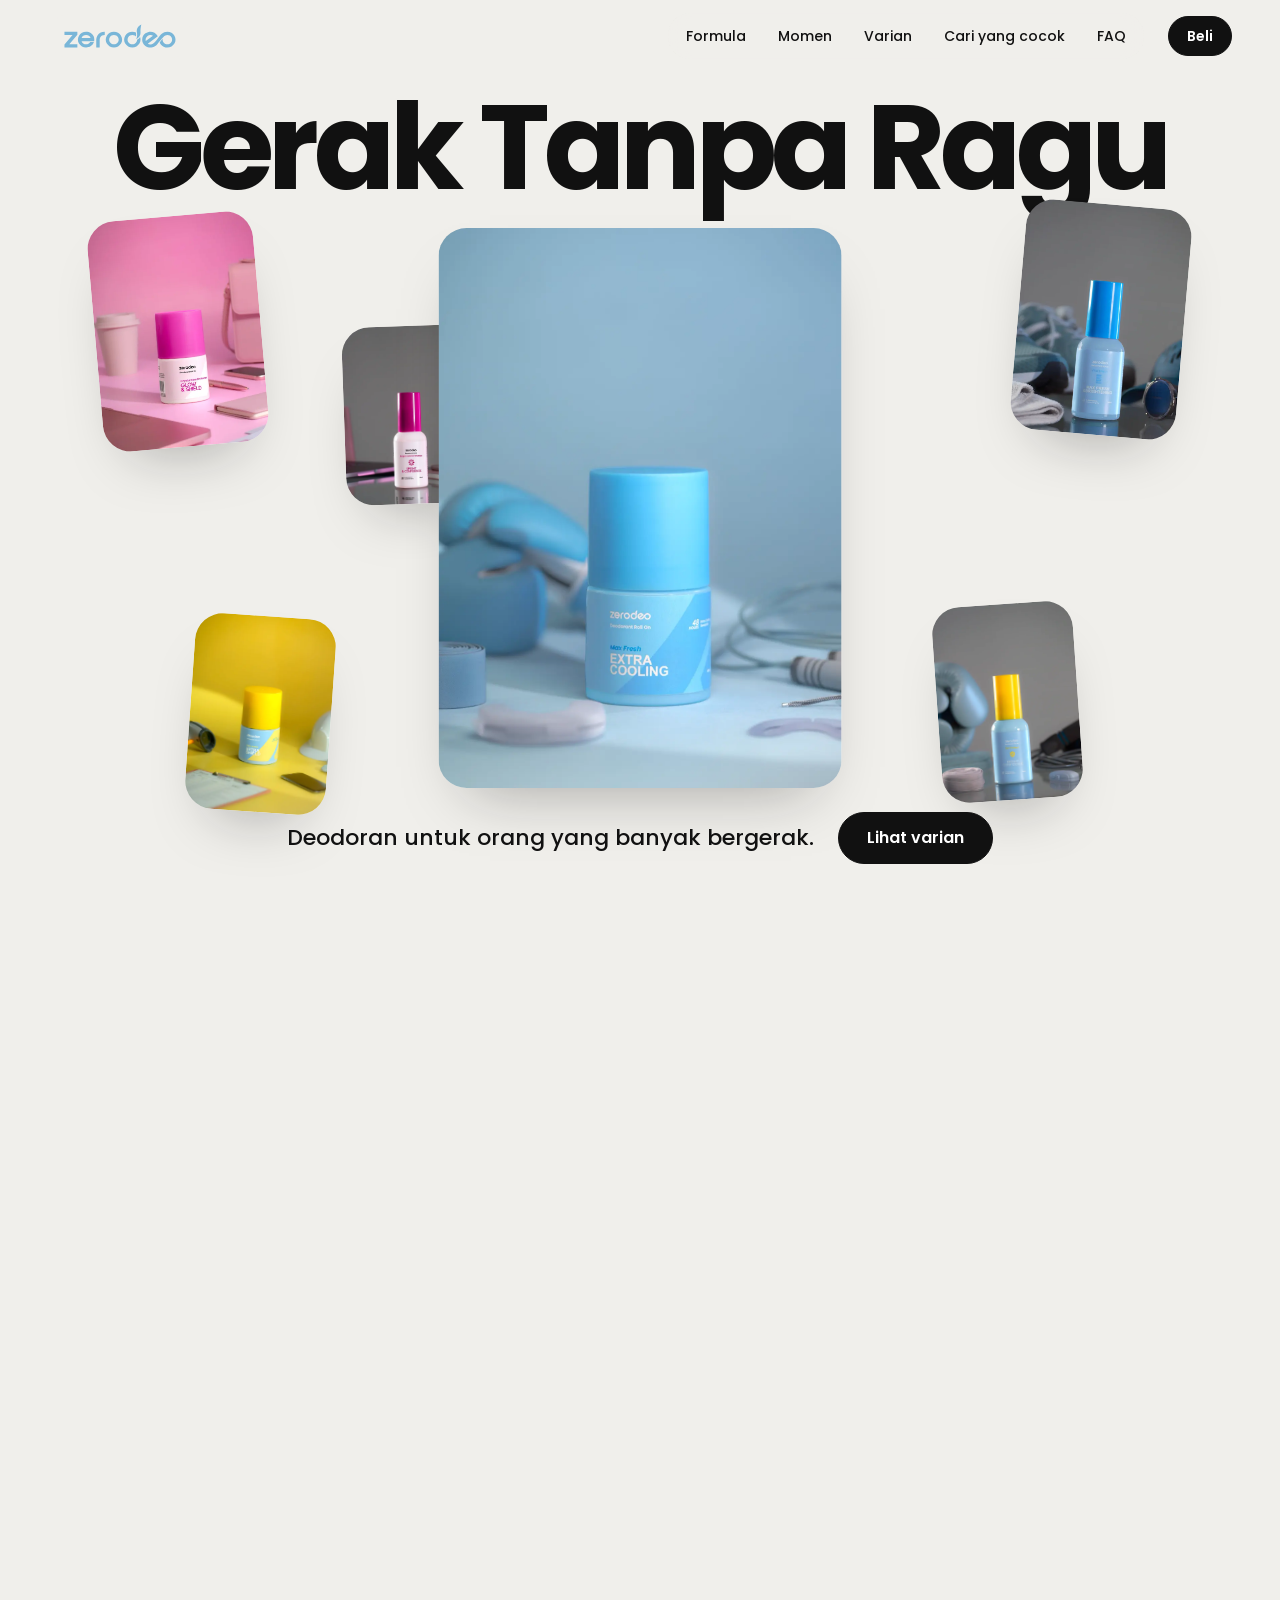
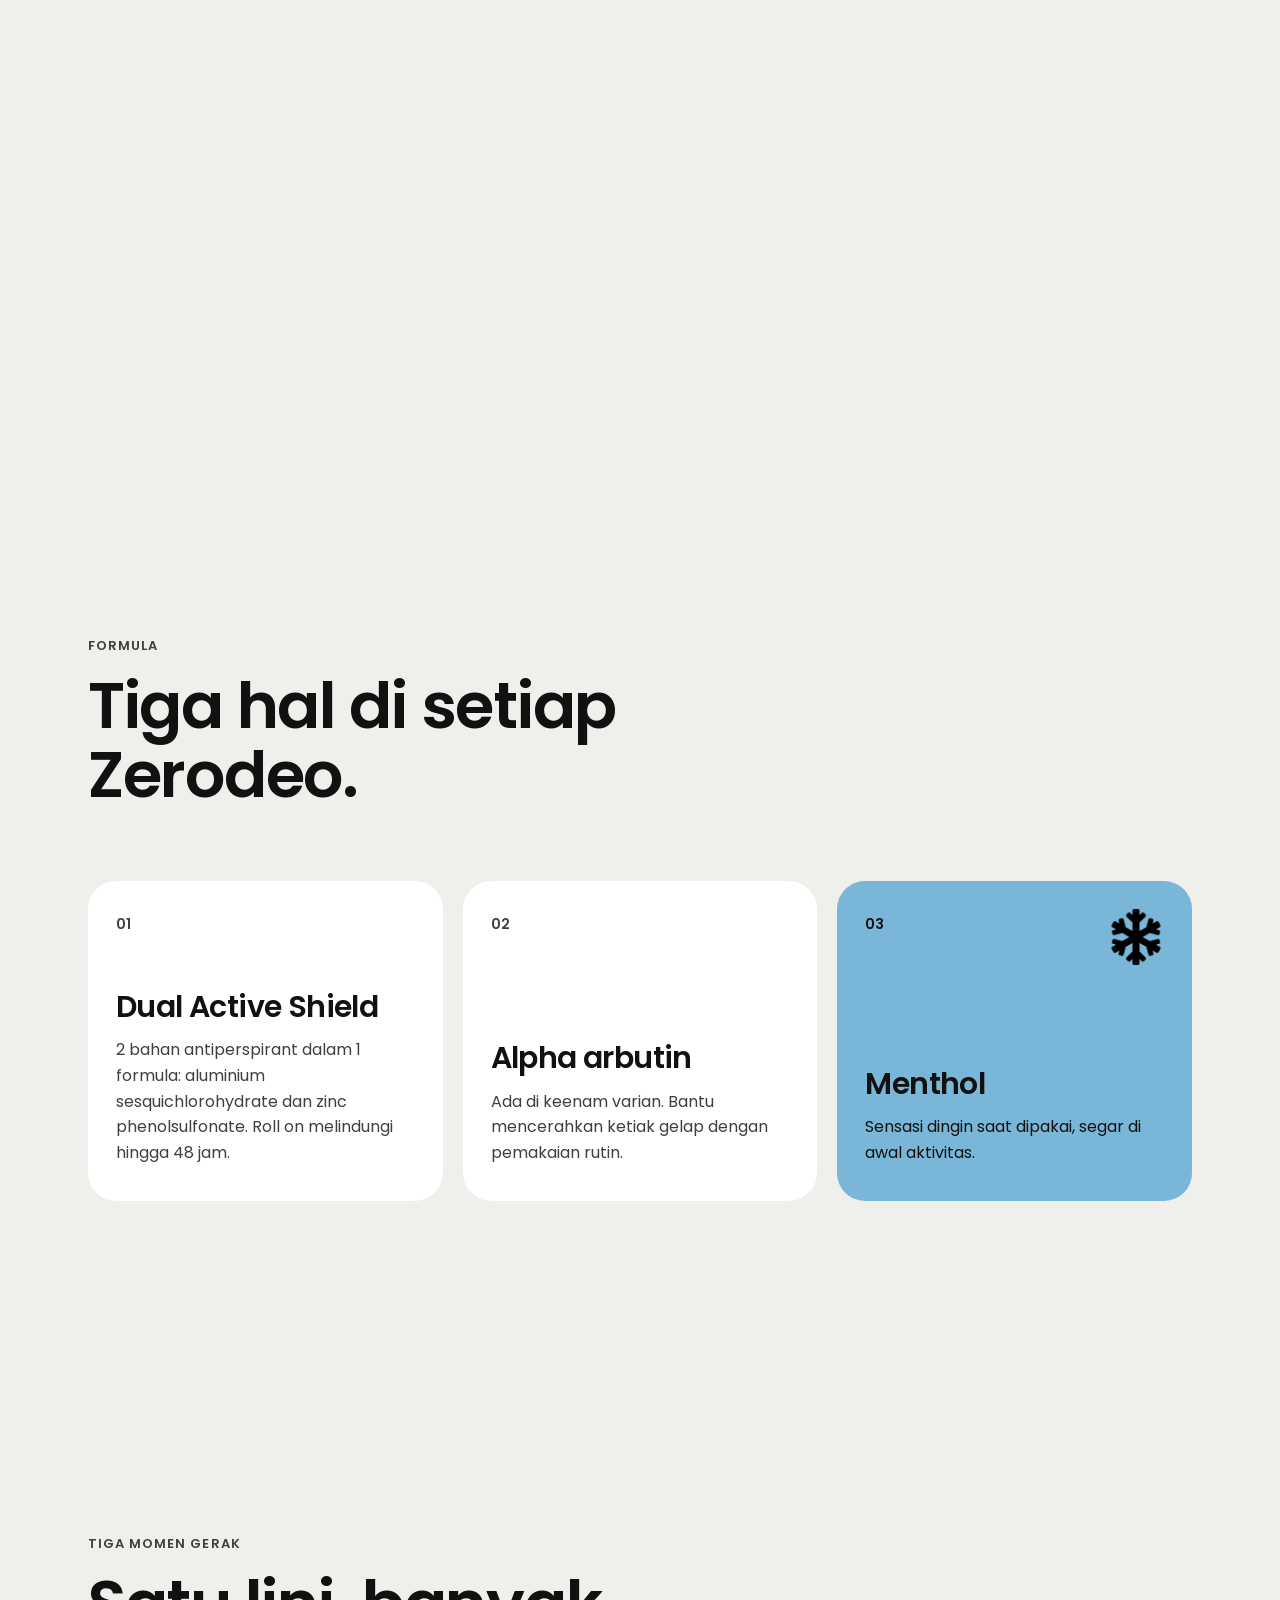
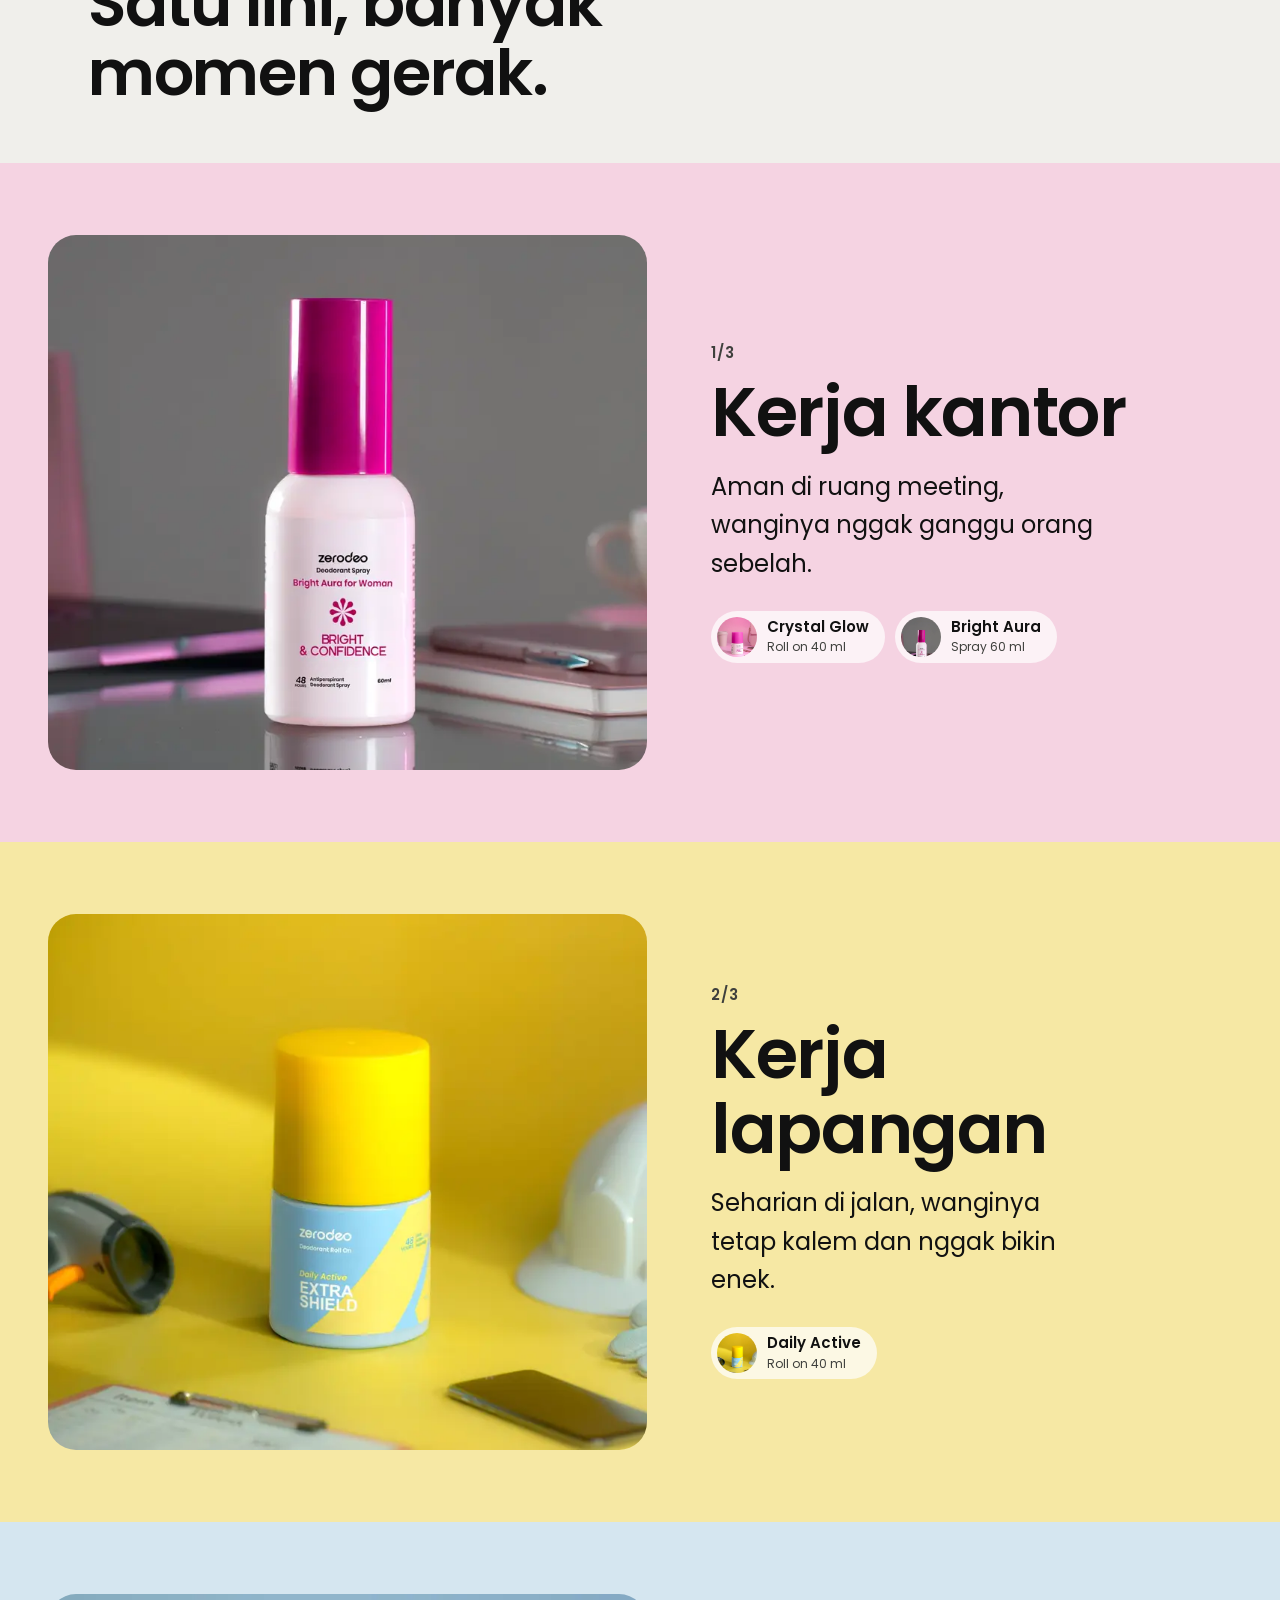
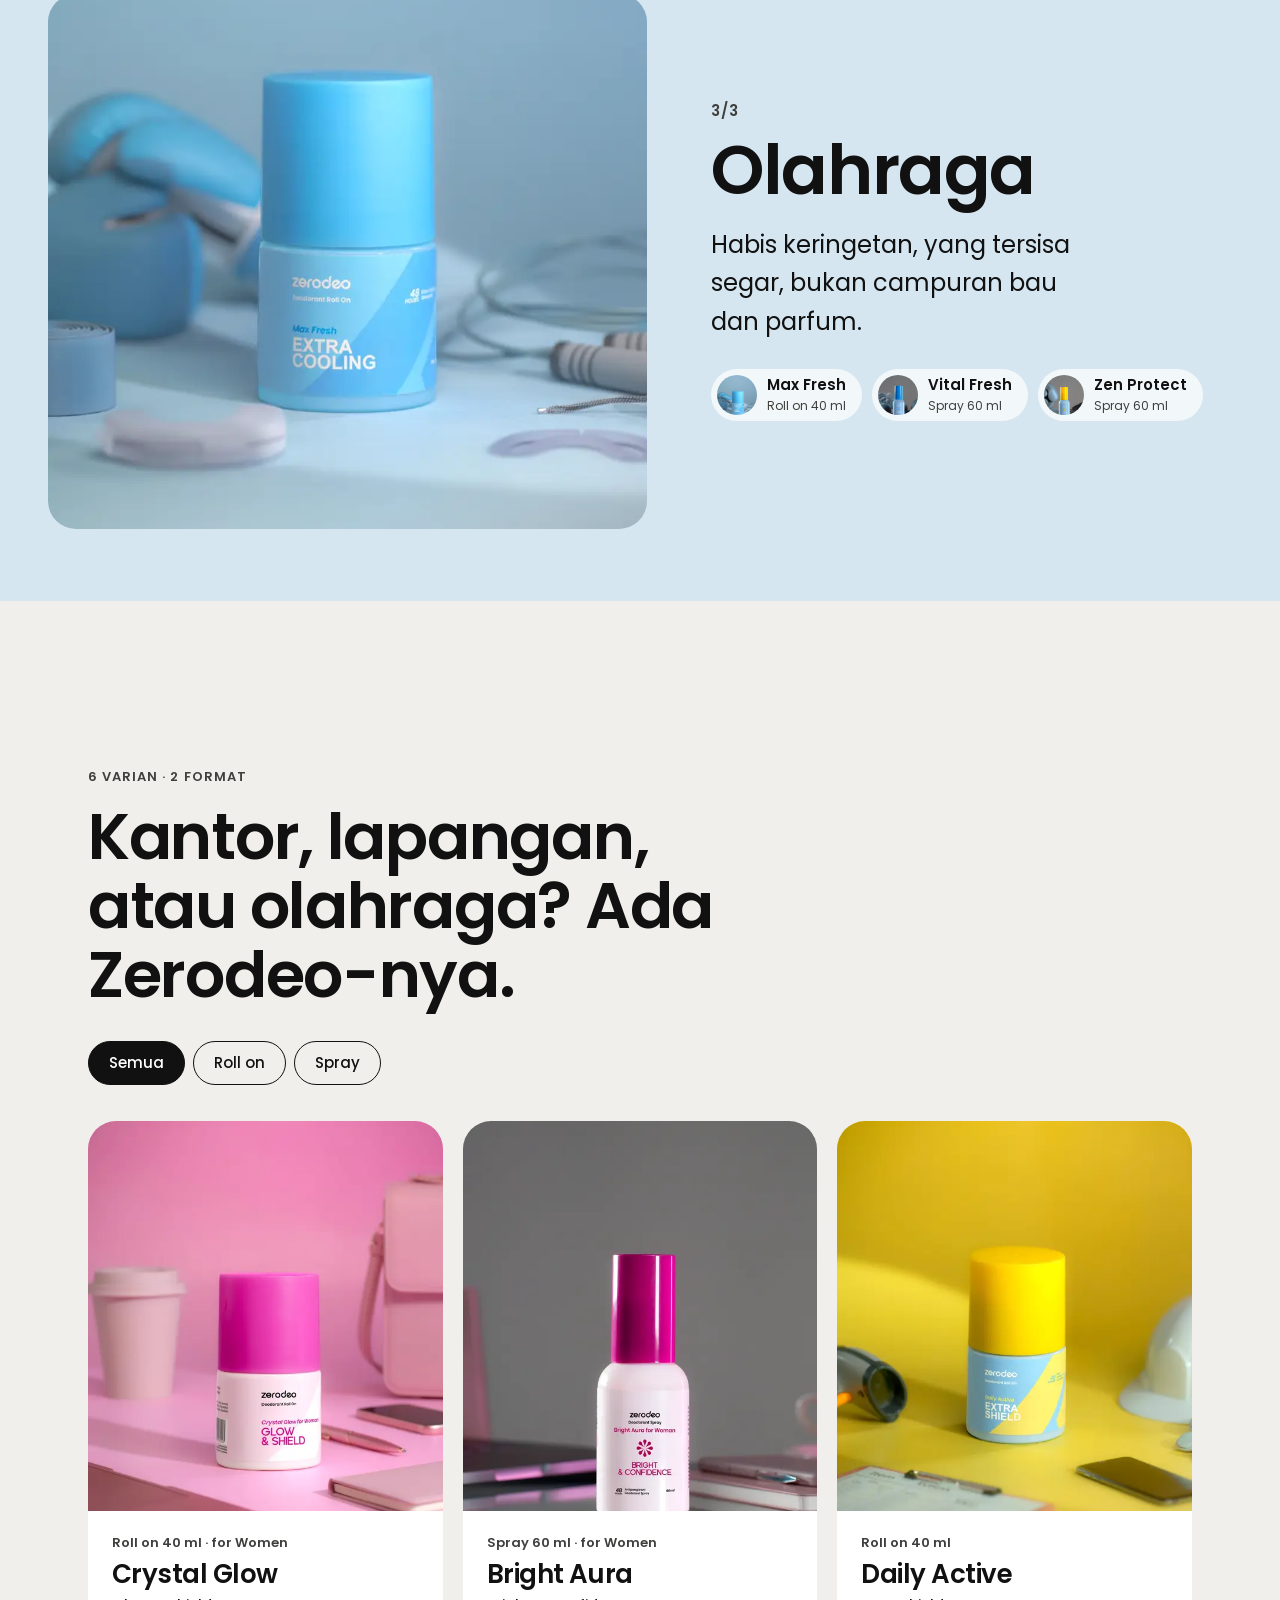
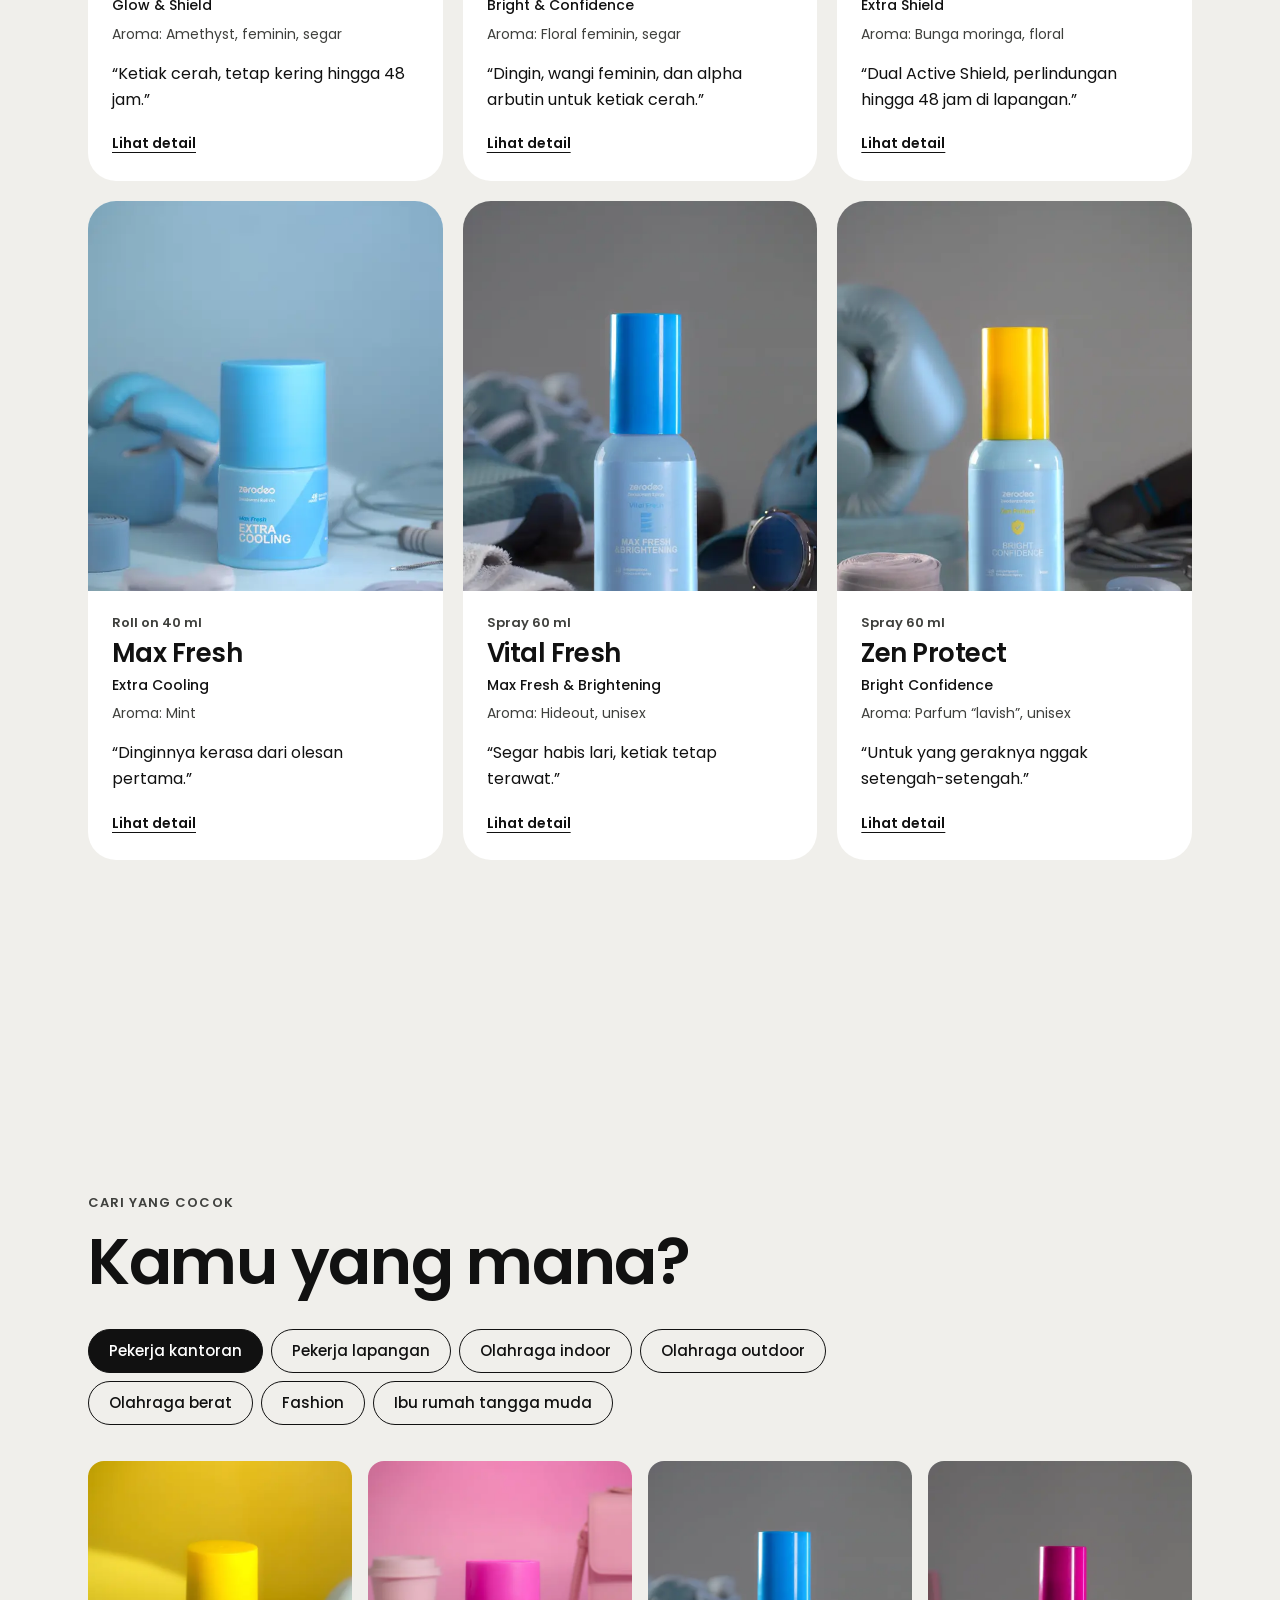
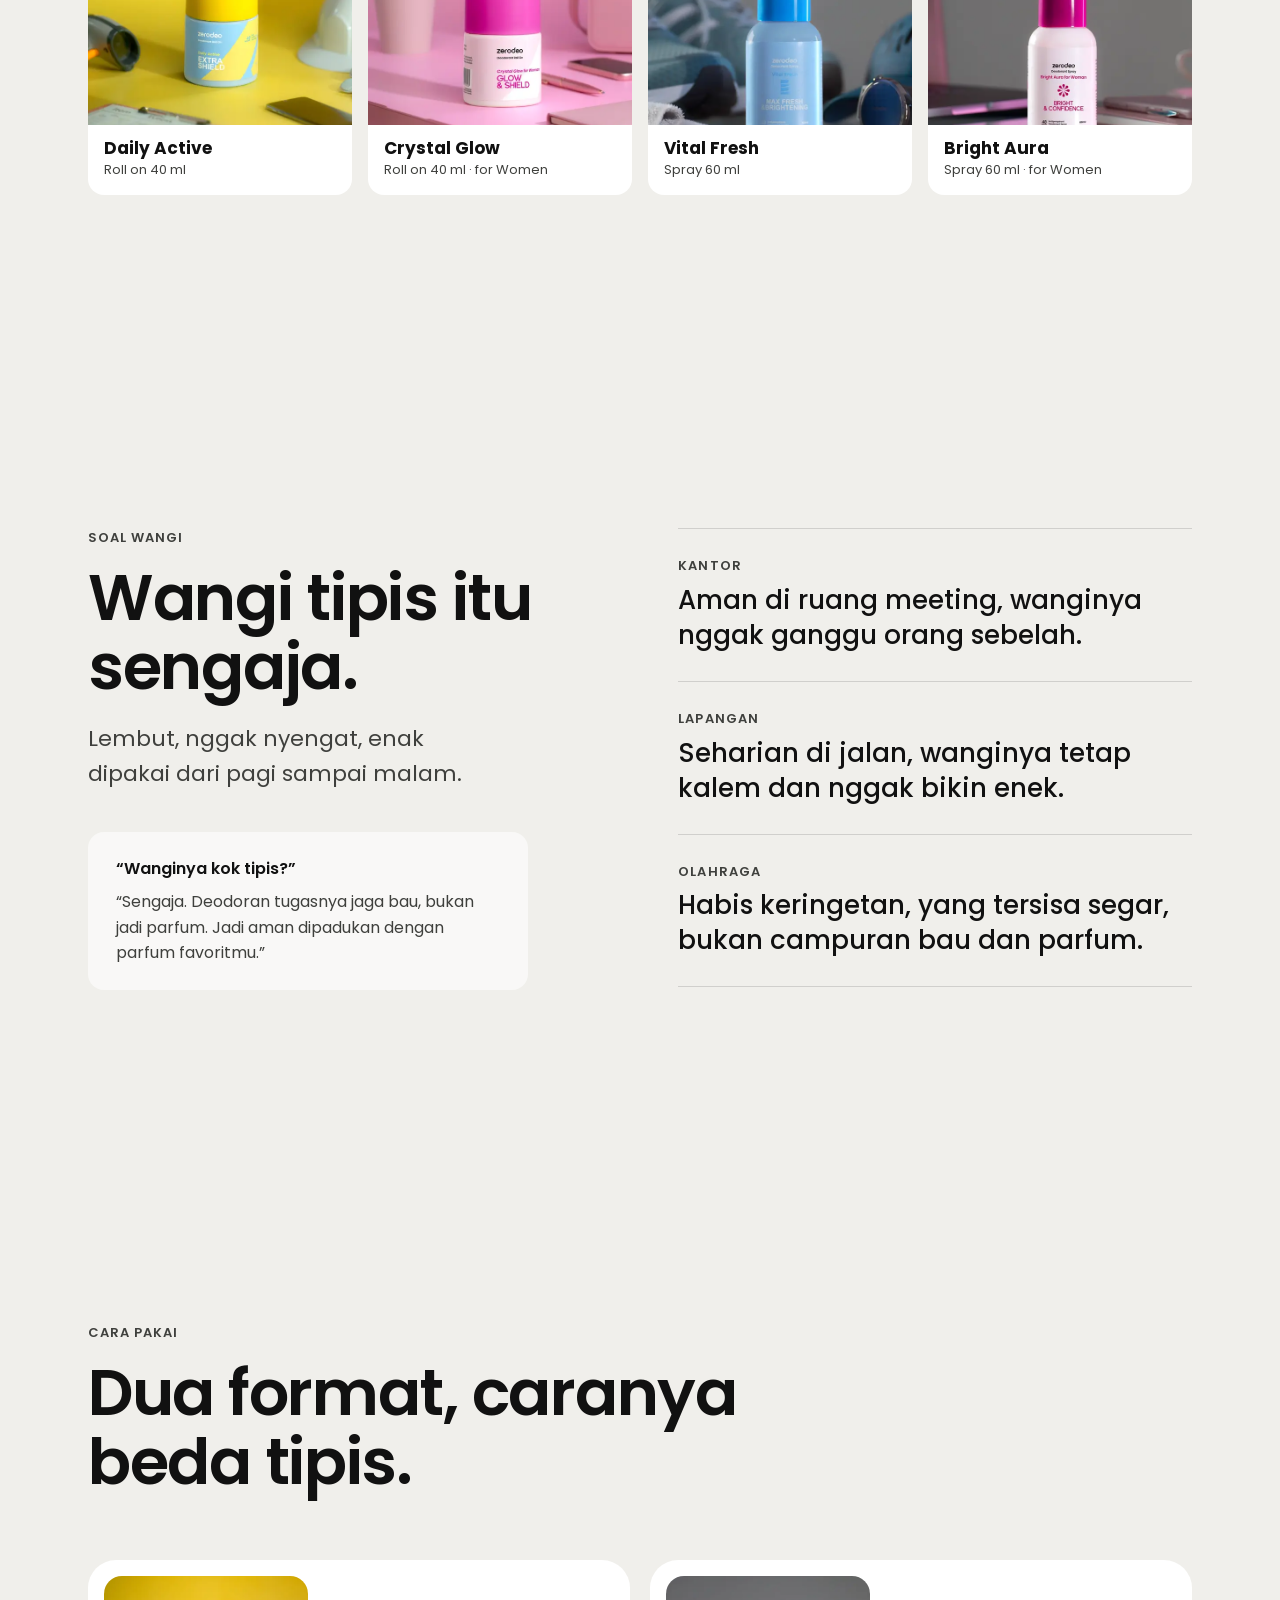
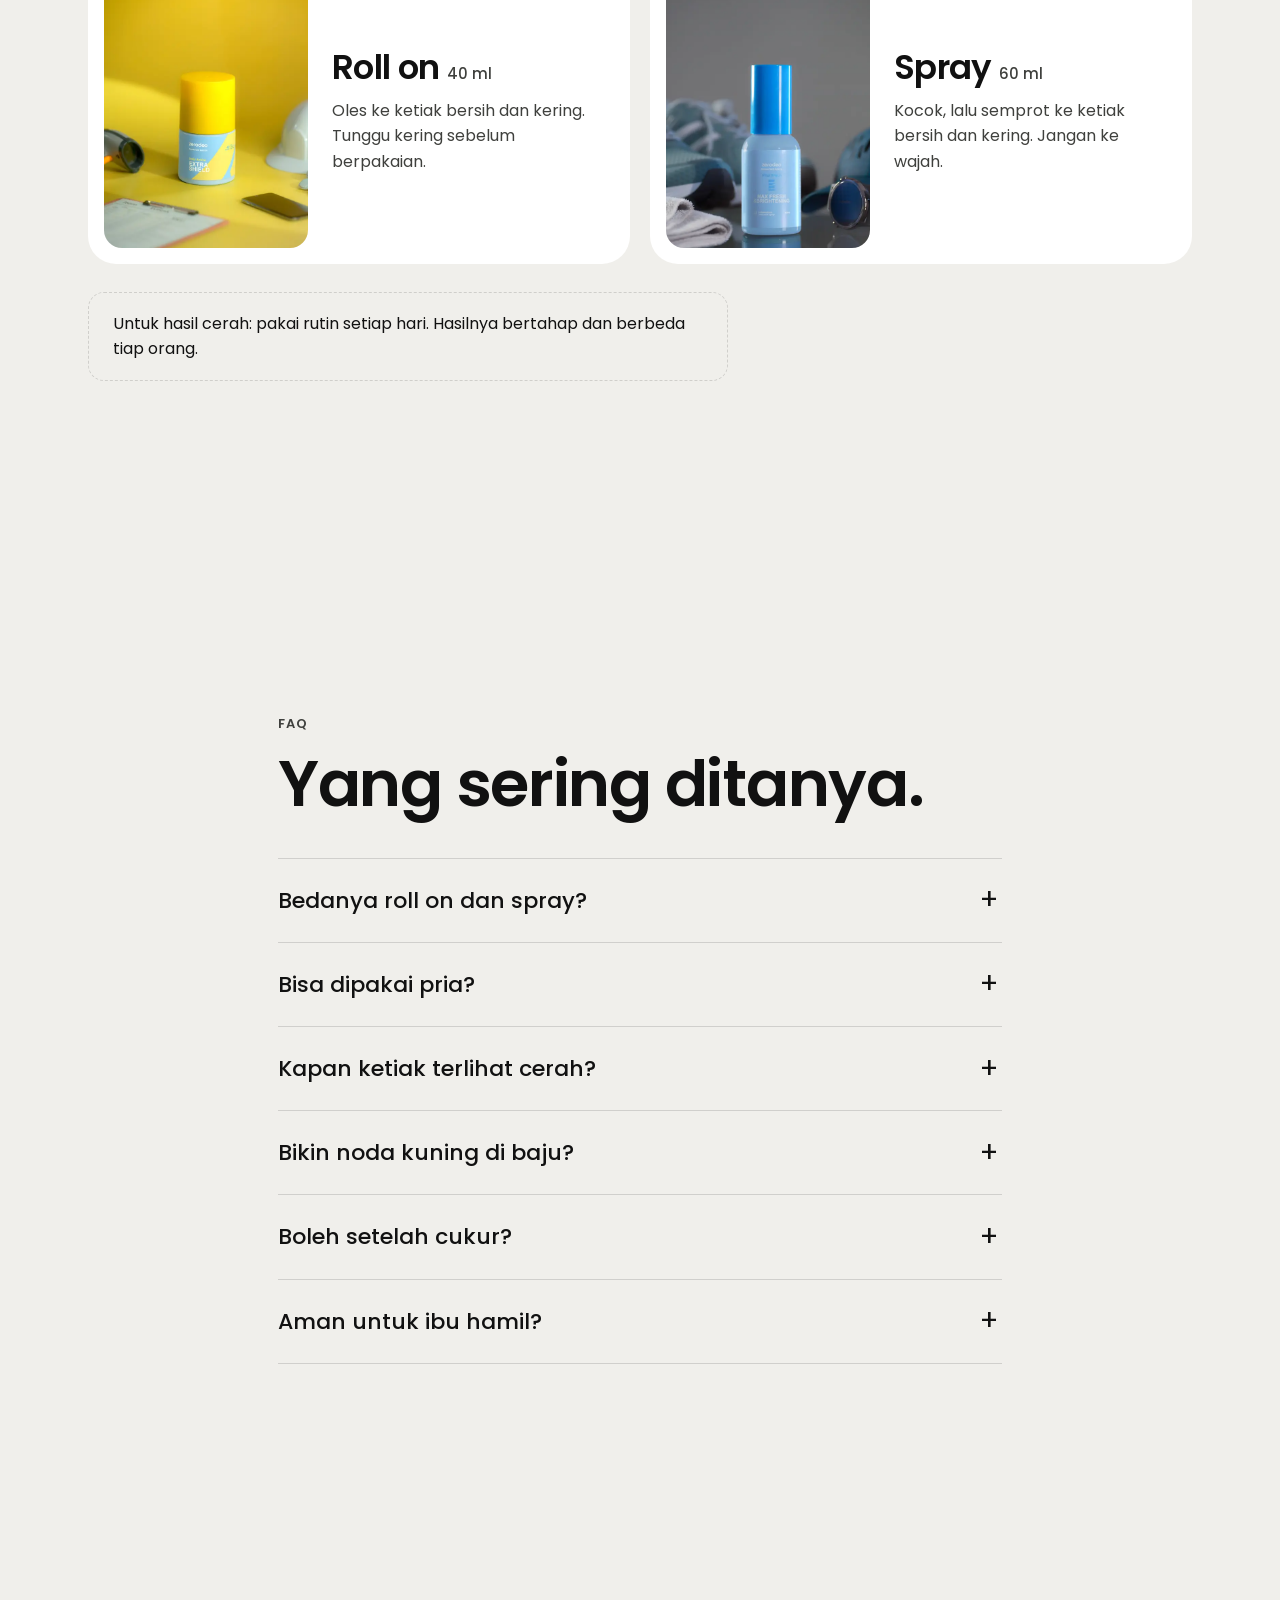
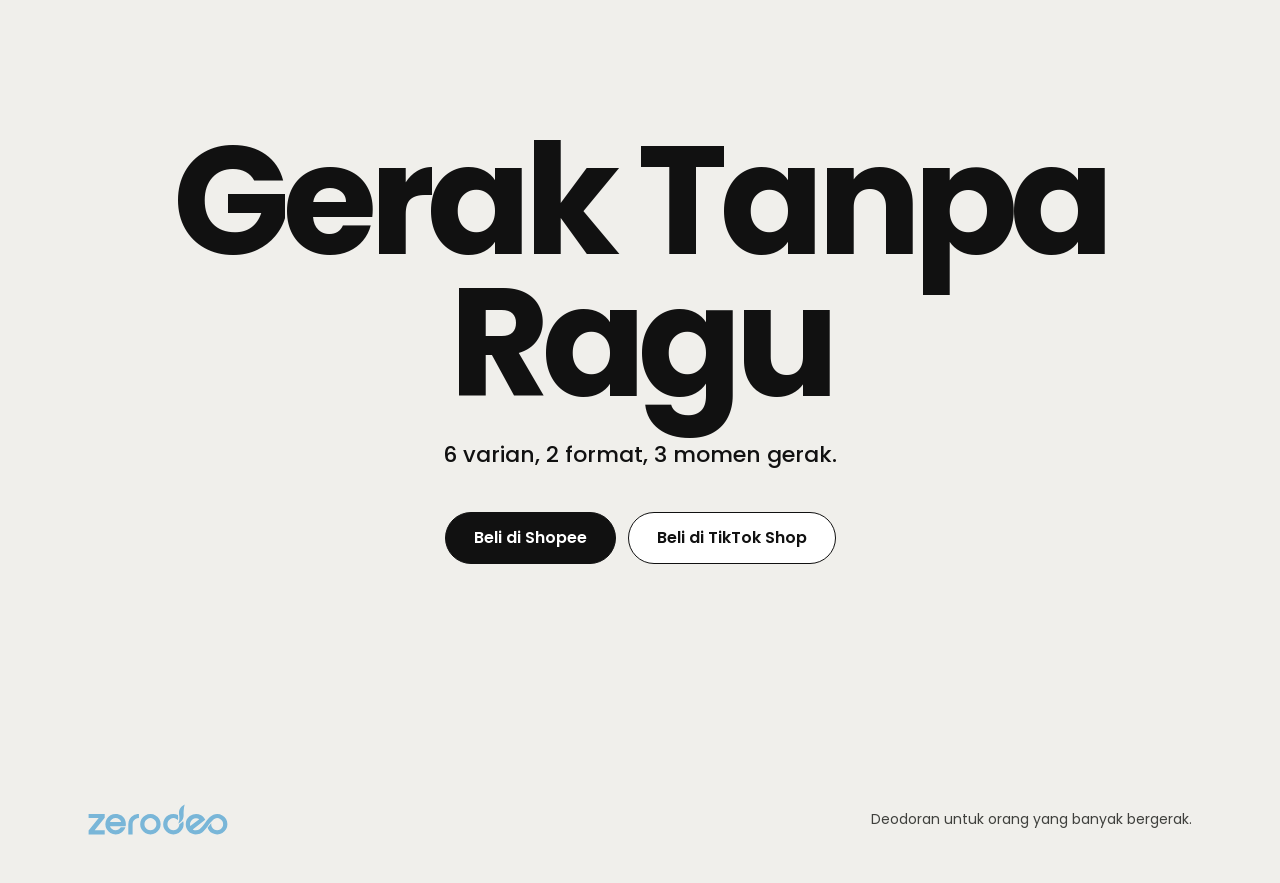
==== index.html @ bb5c3bc2 "Landing page Zerodeo versi awal Scrollytelling dengan GSAP ScrollTrigger: hero parallax, formula, ti" ====
<!doctype html>
<html lang="id">
<head>
  <meta charset="utf-8">
  <meta name="viewport" content="width=device-width, initial-scale=1">
  <title>Zerodeo · Gerak Tanpa Ragu</title>
  <meta name="description" content="Zerodeo, deodoran untuk orang yang banyak bergerak: kerja kantor, kerja lapangan, dan olahraga. 6 varian, roll on dan spray.">
  <meta name="theme-color" content="#F0EFEB">
  <link rel="icon" href="img/logo/zerodeo.svg" type="image/svg+xml">
  <link rel="preconnect" href="https://fonts.googleapis.com">
  <link rel="preconnect" href="https://fonts.gstatic.com" crossorigin>
  <link href="https://fonts.googleapis.com/css2?family=Poppins:wght@400;500;600;700&display=swap" rel="stylesheet">
  <link rel="preload" as="image" href="img/produk/max-fresh-rollon-1200.webp" type="image/webp">
  <link rel="stylesheet" href="css/style.css">
</head>
<body>
  <a class="skip" href="#varian">Langsung ke varian</a>

  <header class="site-header">
    <a class="brand" href="#top" aria-label="Zerodeo, ke atas">
      <img src="img/logo/zerodeo.svg" alt="Zerodeo" width="112" height="25">
    </a>
    <nav class="nav" aria-label="Navigasi utama">
      <a href="#formula">Formula</a>
      <a href="#momen">Momen</a>
      <a href="#varian">Varian</a>
      <a href="#cocok">Cari yang cocok</a>
      <a href="#faq">FAQ</a>
    </nav>
    <a class="btn btn-dark btn-sm" href="#beli">Beli</a>
  </header>

  <main id="top">
    <!-- 1. Hero -->
    <section class="hero" data-bg="#F0EFEB" aria-labelledby="hero-title">
      <div class="hero-stage">
        <h1 id="hero-title" class="hero-title">Gerak Tanpa Ragu</h1>

        <div class="hero-layers">
          <figure class="layer layer-a" data-dir="-1" data-speed="1.4">
            <img src="img/produk/crystal-glow-rollon-600.webp" width="600" height="834" alt="Zerodeo Crystal Glow roll on dengan latar pink">
          </figure>
          <figure class="layer layer-b" data-dir="-1" data-speed="0.8">
            <img src="img/produk/daily-active-rollon-600.webp" width="600" height="834" alt="Zerodeo Daily Active roll on dengan latar kuning">
          </figure>
          <figure class="layer layer-e" data-dir="-1" data-speed="1.1">
            <img src="img/produk/bright-aura-spray-600.webp" width="600" height="834" alt="Zerodeo Bright Aura spray dengan latar abu">
          </figure>
          <figure class="layer layer-c" data-dir="1" data-speed="1.2">
            <img src="img/produk/vital-fresh-spray-600.webp" width="600" height="834" alt="Zerodeo Vital Fresh spray dengan perlengkapan olahraga">
          </figure>
          <figure class="layer layer-d" data-dir="1" data-speed="0.7">
            <img src="img/produk/zen-protect-spray-600.webp" width="600" height="834" alt="Zerodeo Zen Protect spray dengan sarung tinju">
          </figure>

          <figure class="layer-main">
            <img src="img/produk/max-fresh-rollon-1200.webp" width="1200" height="1668" alt="Zerodeo Max Fresh roll on, kemasan Extra Cooling, dengan latar biru muda" fetchpriority="high">
          </figure>
        </div>

        <div class="hero-foot">
          <p class="hero-line">Deodoran untuk orang yang banyak bergerak.</p>
          <a class="btn btn-dark" href="#varian">Lihat varian</a>
        </div>
      </div>
    </section>

    <!-- 2. Formula -->
    <section class="formula section" id="formula" data-bg="#F0EFEB" aria-labelledby="formula-title">
      <div class="wrap">
        <p class="eyebrow">Formula</p>
        <h2 id="formula-title" class="h2">Tiga hal di setiap Zerodeo.</h2>
        <div class="formula-grid">
          <article class="f-card">
            <span class="f-num">01</span>
            <h3>Dual Active Shield</h3>
            <p>2 bahan antiperspirant dalam 1 formula: aluminium sesquichlorohydrate dan zinc phenolsulfonate. Roll on melindungi hingga 48 jam.</p>
          </article>
          <article class="f-card">
            <span class="f-num">02</span>
            <h3>Alpha arbutin</h3>
            <p>Ada di keenam varian. Bantu mencerahkan ketiak gelap dengan pemakaian rutin.</p>
          </article>
          <article class="f-card f-card-cool">
            <span class="f-num">03</span>
            <img class="f-icon" src="img/logo/ikon-dingin.png" width="64" height="64" alt="" loading="lazy">
            <h3>Menthol</h3>
            <p>Sensasi dingin saat dipakai, segar di awal aktivitas.</p>
          </article>
        </div>
      </div>
    </section>

    <!-- 3. Tiga momen gerak (pinned) -->
    <section class="momen" id="momen" aria-labelledby="momen-title">
      <div class="wrap momen-head" data-bg="#F0EFEB">
        <p class="eyebrow">Tiga momen gerak</p>
        <h2 id="momen-title" class="h2">Satu lini, banyak momen gerak.</h2>
      </div>

      <div class="momen-stage">
        <div class="momen-progress" aria-hidden="true"><span></span></div>

        <article class="momen-panel" data-bg="#F5D3E2" style="--tint:#F5D3E2">
          <figure class="momen-photo">
            <img src="img/momen/kantor-800.webp" srcset="img/momen/kantor-800.webp 800w, img/momen/kantor-1500.webp 1500w" sizes="(min-width: 900px) 55vw, 100vw" width="1500" height="1340" alt="Zerodeo Bright Aura spray di meja kantor" loading="lazy">
          </figure>
          <div class="momen-text">
            <p class="momen-idx">1/3</p>
            <h3>Kerja kantor</h3>
            <p class="momen-quote">Aman di ruang meeting, wanginya nggak ganggu orang sebelah.</p>
            <ul class="momen-varian" data-varian="crystal-glow,bright-aura"></ul>
          </div>
        </article>

        <article class="momen-panel" data-bg="#F6E8A4" style="--tint:#F6E8A4">
          <figure class="momen-photo">
            <img src="img/momen/lapangan-800.webp" srcset="img/momen/lapangan-800.webp 800w, img/momen/lapangan-1500.webp 1500w" sizes="(min-width: 900px) 55vw, 100vw" width="1500" height="1340" alt="Zerodeo Daily Active roll on dengan helm proyek dan papan catatan" loading="lazy">
          </figure>
          <div class="momen-text">
            <p class="momen-idx">2/3</p>
            <h3>Kerja lapangan</h3>
            <p class="momen-quote">Seharian di jalan, wanginya tetap kalem dan nggak bikin enek.</p>
            <ul class="momen-varian" data-varian="daily-active"></ul>
          </div>
        </article>

        <article class="momen-panel" data-bg="#D5E6F0" style="--tint:#D5E6F0">
          <figure class="momen-photo">
            <img src="img/momen/olahraga-800.webp" srcset="img/momen/olahraga-800.webp 800w, img/momen/olahraga-1500.webp 1500w" sizes="(min-width: 900px) 55vw, 100vw" width="1500" height="1340" alt="Zerodeo Max Fresh roll on dengan sarung tinju dan tali skipping" loading="lazy">
          </figure>
          <div class="momen-text">
            <p class="momen-idx">3/3</p>
            <h3>Olahraga</h3>
            <p class="momen-quote">Habis keringetan, yang tersisa segar, bukan campuran bau dan parfum.</p>
            <ul class="momen-varian" data-varian="max-fresh,vital-fresh,zen-protect"></ul>
          </div>
        </article>
      </div>
    </section>

    <!-- 4. Enam varian -->
    <section class="varian section" id="varian" data-bg="#F0EFEB" aria-labelledby="varian-title">
      <div class="wrap">
        <p class="eyebrow">6 varian · 2 format</p>
        <h2 id="varian-title" class="h2">Kantor, lapangan, atau olahraga? Ada Zerodeo-nya.</h2>
        <div class="chips" role="group" aria-label="Saring format">
          <button class="chip" type="button" data-filter="semua" aria-pressed="true">Semua</button>
          <button class="chip" type="button" data-filter="rollon" aria-pressed="false">Roll on</button>
          <button class="chip" type="button" data-filter="spray" aria-pressed="false">Spray</button>
        </div>
        <div class="varian-grid" id="varian-grid"></div>
      </div>
    </section>

    <!-- 5. Cari yang cocok -->
    <section class="cocok section" id="cocok" data-bg="#F0EFEB" aria-labelledby="cocok-title">
      <div class="wrap">
        <p class="eyebrow">Cari yang cocok</p>
        <h2 id="cocok-title" class="h2">Kamu yang mana?</h2>
        <div class="chips chips-wrap" role="group" aria-label="Pilih persona" id="persona-chips"></div>
        <div class="cocok-result" id="cocok-result" aria-live="polite"></div>
      </div>
    </section>

    <!-- 6. Wangi tipis -->
    <section class="wangi section" id="wangi" data-bg="#E4EEF3" aria-labelledby="wangi-title">
      <div class="wrap wangi-grid">
        <div>
          <p class="eyebrow">Soal wangi</p>
          <h2 id="wangi-title" class="h2">Wangi tipis itu sengaja.</h2>
          <p class="lead">Lembut, nggak nyengat, enak dipakai dari pagi sampai malam.</p>
          <div class="qa">
            <p class="qa-q">“Wanginya kok tipis?”</p>
            <p class="qa-a">“Sengaja. Deodoran tugasnya jaga bau, bukan jadi parfum. Jadi aman dipadukan dengan parfum favoritmu.”</p>
          </div>
        </div>
        <ul class="wangi-list">
          <li><span>Kantor</span>Aman di ruang meeting, wanginya nggak ganggu orang sebelah.</li>
          <li><span>Lapangan</span>Seharian di jalan, wanginya tetap kalem dan nggak bikin enek.</li>
          <li><span>Olahraga</span>Habis keringetan, yang tersisa segar, bukan campuran bau dan parfum.</li>
        </ul>
      </div>
    </section>

    <!-- 7. Cara pakai -->
    <section class="pakai section" id="pakai" data-bg="#F0EFEB" aria-labelledby="pakai-title">
      <div class="wrap">
        <p class="eyebrow">Cara pakai</p>
        <h2 id="pakai-title" class="h2">Dua format, caranya beda tipis.</h2>
        <div class="pakai-grid">
          <article class="pakai-card">
            <img src="img/produk/daily-active-rollon-600.webp" width="600" height="834" alt="Zerodeo Daily Active roll on 40 ml" loading="lazy">
            <div>
              <h3>Roll on <small>40 ml</small></h3>
              <p>Oles ke ketiak bersih dan kering. Tunggu kering sebelum berpakaian.</p>
            </div>
          </article>
          <article class="pakai-card">
            <img src="img/produk/vital-fresh-spray-600.webp" width="600" height="834" alt="Zerodeo Vital Fresh spray 60 ml" loading="lazy">
            <div>
              <h3>Spray <small>60 ml</small></h3>
              <p>Kocok, lalu semprot ke ketiak bersih dan kering. Jangan ke wajah.</p>
            </div>
          </article>
        </div>
        <p class="note">Untuk hasil cerah: pakai rutin setiap hari. Hasilnya bertahap dan berbeda tiap orang.</p>
      </div>
    </section>

    <!-- 8. FAQ -->
    <section class="faq section" id="faq" data-bg="#F0EFEB" aria-labelledby="faq-title">
      <div class="wrap wrap-narrow">
        <p class="eyebrow">FAQ</p>
        <h2 id="faq-title" class="h2">Yang sering ditanya.</h2>
        <div class="faq-list">
          <details>
            <summary>Bedanya roll on dan spray?</summary>
            <p>Sama-sama 2 bahan antiperspirant. Roll on untuk olesan tepat, spray terasa dingin dan cepat.</p>
          </details>
          <details>
            <summary>Bisa dipakai pria?</summary>
            <p>Daily Active, Vital Fresh, Zen Protect untuk pria dan wanita. Crystal Glow dan Bright Aura khusus wanita.</p>
          </details>
          <details>
            <summary>Kapan ketiak terlihat cerah?</summary>
            <p>Bertahap dengan pemakaian rutin, beda tiap orang.</p>
          </details>
          <details>
            <summary>Bikin noda kuning di baju?</summary>
            <p>Roll on tidak meninggalkan noda di pakaian. Tetap tunggu kering sebelum berpakaian.</p>
          </details>
          <details>
            <summary>Boleh setelah cukur?</summary>
            <p>Hindari kulit luka atau iritasi. Kalau perih atau merah, hentikan pemakaian.</p>
          </details>
          <details>
            <summary>Aman untuk ibu hamil?</summary>
            <p>Belum ada data khusus. Sarankan konsultasi dengan dokter.</p>
          </details>
        </div>
      </div>
    </section>

    <!-- 9. Penutup -->
    <section class="penutup" id="beli" data-bg="#79B6D8" aria-labelledby="penutup-title">
      <div class="wrap">
        <h2 id="penutup-title" class="penutup-title">Gerak Tanpa Ragu</h2>
        <p class="penutup-line">6 varian, 2 format, 3 momen gerak.</p>
        <div class="penutup-cta">
          <a class="btn btn-dark" href="#">Beli di Shopee</a>
          <a class="btn btn-light" href="#">Beli di TikTok Shop</a>
        </div>
      </div>
    </section>
  </main>

  <footer class="site-footer">
    <div class="wrap footer-row">
      <img src="img/logo/zerodeo.svg" alt="Zerodeo" width="140" height="31" loading="lazy">
      <p>Deodoran untuk orang yang banyak bergerak.</p>
    </div>
  </footer>

  <dialog class="detail" id="detail" aria-labelledby="detail-title">
    <div class="detail-inner">
      <button class="detail-close" type="button" aria-label="Tutup">×</button>
      <figure class="detail-photo"><img id="detail-img" src="" alt="" width="600" height="834"></figure>
      <div class="detail-body">
        <p class="detail-format" id="detail-format"></p>
        <h3 id="detail-title"></h3>
        <p class="detail-kemasan" id="detail-kemasan"></p>
        <ul class="badges" id="detail-badges"></ul>
        <dl class="detail-list">
          <dt>Manfaat</dt><dd id="detail-manfaat"></dd>
          <dt>Wangi</dt><dd id="detail-wangi"></dd>
          <dt>Untuk</dt><dd id="detail-untuk"></dd>
          <dt>Kandungan</dt><dd><ul id="detail-kandungan"></ul></dd>
        </dl>
      </div>
    </div>
  </dialog>

  <script src="https://cdnjs.cloudflare.com/ajax/libs/gsap/3.12.5/gsap.min.js" defer></script>
  <script src="https://cdnjs.cloudflare.com/ajax/libs/gsap/3.12.5/ScrollTrigger.min.js" defer></script>
  <script src="js/main.js" defer></script>
</body>
</html>
---- css/style.css ----
/* Zerodeo web, versi awal. Token warna dari design system Zerodeo (Brand layer). */
:root {
  --cloud: #F0EFEB;        /* brand-cloud-dancer */
  --baltic: #79B6D8;       /* brand-baltic-sea */
  --ink: #111111;          /* brand-black, sedikit dilunakkan */
  --ink-soft: #3F403D;
  --line: rgba(17, 17, 17, .14);
  --card: rgba(255, 255, 255, .62);
  --page-bg: var(--cloud);

  --font: "Poppins", "Segoe UI", Helvetica, Arial, sans-serif;
  --radius: 28px;
  --radius-sm: 16px;
  --gutter: clamp(16px, 4vw, 48px);
  --header-h: 72px;
}

*, *::before, *::after { box-sizing: border-box; }
html { scroll-behavior: smooth; scroll-padding-top: var(--header-h); -webkit-text-size-adjust: 100%; }
body {
  margin: 0;
  font-family: var(--font);
  font-size: 16px;
  line-height: 1.6;
  color: var(--ink);
  background: var(--page-bg);
  -webkit-font-smoothing: antialiased;
  overflow-x: hidden;
}
img { display: block; max-width: 100%; height: auto; }
figure { margin: 0; }
h1, h2, h3 { margin: 0; line-height: 1.08; letter-spacing: -.02em; font-weight: 600; }
p { margin: 0; }
a { color: inherit; }
button { font: inherit; color: inherit; }
:focus-visible { outline: 2px solid var(--ink); outline-offset: 3px; border-radius: 6px; }

.skip {
  position: absolute; left: 12px; top: -60px; z-index: 100;
  background: var(--ink); color: #fff; padding: 10px 16px; border-radius: 999px;
}
.skip:focus { top: 12px; }

.wrap { width: min(1200px, 100%); margin: 0 auto; padding: 0 var(--gutter); }
.wrap-narrow { width: min(820px, 100%); }
.section { padding: clamp(88px, 13vw, 168px) 0; }
.eyebrow {
  font-size: 13px; font-weight: 600; letter-spacing: .08em; text-transform: uppercase;
  color: var(--ink-soft); margin-bottom: 14px;
}
.h2 { font-size: clamp(32px, 5vw, 64px); max-width: 16ch; }
.lead { font-size: clamp(18px, 2vw, 22px); color: var(--ink-soft); margin-top: 20px; max-width: 32ch; }

/* Tombol */
.btn {
  display: inline-flex; align-items: center; justify-content: center; gap: 8px;
  min-height: 52px; padding: 0 28px; border-radius: 999px; border: 1.5px solid var(--ink);
  font-weight: 600; font-size: 16px; text-decoration: none; cursor: pointer;
  transition: transform .25s ease, background-color .25s ease, color .25s ease;
}
.btn:hover { transform: translateY(-2px); }
.btn-dark { background: var(--ink); color: #fff; }
.btn-light { background: #fff; color: var(--ink); }
.btn-sm { min-height: 40px; padding: 0 18px; font-size: 14px; }

/* Header */
.site-header {
  position: fixed; inset: 0 0 auto 0; z-index: 50; height: var(--header-h);
  display: flex; align-items: center; gap: 24px; padding: 0 var(--gutter);
}
.site-header::before {
  content: ""; position: absolute; inset: 0; z-index: -1; opacity: 0;
  background: rgba(240, 239, 235, .82); backdrop-filter: blur(12px); -webkit-backdrop-filter: blur(12px);
  border-bottom: 1px solid var(--line); transition: opacity .3s ease;
}
.site-header.is-scrolled::before { opacity: 1; }
.brand {
  display: inline-flex; align-items: center; padding: 10px 16px; border-radius: 999px;
  background: var(--cloud); /* panel polos untuk logo, sesuai aturan logo */
}
.brand img { width: 112px; height: auto; }
.nav {
  display: flex; gap: 4px; margin-left: auto; padding: 4px; border-radius: 999px;
  background: rgba(240, 239, 235, .78); backdrop-filter: blur(10px); -webkit-backdrop-filter: blur(10px);
}
.nav a {
  padding: 8px 14px; border-radius: 999px; font-size: 14px; font-weight: 500; text-decoration: none;
}
.nav a:hover { background: rgba(17, 17, 17, .07); }
@media (max-width: 860px) {
  .nav { display: none; }
  .site-header .btn { margin-left: auto; }
}

/* 1. Hero */
.hero { position: relative; height: 230vh; }
.hero-stage {
  position: sticky; top: 0; height: 100vh; height: 100svh; overflow: hidden;
  display: grid; grid-template-rows: auto 1fr auto; justify-items: center;
  padding: calc(var(--header-h) + 2vh) var(--gutter) 4vh;
}
.hero-title {
  position: relative; z-index: 1;
  font-size: clamp(44px, 9.4vw, 148px); font-weight: 700; letter-spacing: -.045em;
  text-align: center; white-space: nowrap; line-height: .95;
}
.hero-layers { position: relative; width: 100%; height: 100%; }
.layer-main {
  position: absolute; z-index: 3; left: 50%; top: 50%;
  height: min(100%, 560px); aspect-ratio: 1200 / 1668;
  transform: translate(-50%, -50%);
}
.layer-main img, .layer img {
  width: 100%; height: 100%; object-fit: cover; border-radius: var(--radius);
  box-shadow: 0 30px 60px -30px rgba(17, 17, 17, .35);
}
.layer { position: absolute; z-index: 2; aspect-ratio: 600 / 834; width: clamp(110px, 13vw, 210px); }
.layer-a { left: 4%;  top: 2%;    rotate: -5deg; }
.layer-b { left: 12%; bottom: 0;  rotate: 4deg; width: clamp(96px, 11vw, 180px); }
.layer-e { left: 25%; top: 20%;   rotate: -2deg; width: clamp(90px, 10vw, 160px); z-index: 1; }
.layer-c { right: 4%; top: 0;     rotate: 5deg; }
.layer-d { right: 13%; bottom: 2%; rotate: -4deg; width: clamp(96px, 11vw, 180px); }
.hero-foot { display: flex; align-items: center; gap: 24px; flex-wrap: wrap; justify-content: center; z-index: 4; }
.hero-line { font-size: clamp(17px, 1.8vw, 22px); font-weight: 500; }

@media (max-width: 700px) {
  .hero-stage { padding-top: calc(var(--header-h) + 16px); }
  .hero-title { font-size: clamp(40px, 12.4vw, 64px); white-space: normal; max-width: 7ch; }
  .layer-main { height: min(80%, 400px); }
  .layer { width: 26vw; }
  .layer-a { left: -4%; top: 4%; }
  .layer-c { right: -4%; top: 0; }
  .layer-b { left: -2%; bottom: 0; width: 24vw; }
  .layer-d { right: -2%; bottom: 4%; width: 24vw; }
  .layer-e { display: none; }
  .hero-foot { flex-direction: column; gap: 14px; text-align: center; }
  .hero-line { max-width: 22ch; }
}

/* 2. Formula */
.formula-grid {
  display: grid; grid-template-columns: repeat(3, 1fr); gap: 20px; margin-top: clamp(40px, 6vw, 72px);
}
.f-card {
  position: relative; padding: 32px 28px 36px; border-radius: var(--radius);
  background: #fff; min-height: 320px; display: flex; flex-direction: column; gap: 14px;
}
.f-card h3 { font-size: clamp(24px, 2.4vw, 30px); margin-top: auto; }
.f-card p { color: var(--ink-soft); }
.f-num { font-size: 14px; font-weight: 600; color: var(--ink-soft); }
.f-card-cool { background: var(--baltic); }
.f-card-cool p, .f-card-cool .f-num { color: var(--ink); }
.f-icon { position: absolute; right: 28px; top: 28px; width: 56px; height: 56px; }
@media (max-width: 860px) {
  .formula-grid { grid-template-columns: 1fr; }
  .f-card { min-height: 0; }
  .f-card h3 { margin-top: 28px; }
}

/* 3. Momen */
.momen { padding-top: clamp(88px, 13vw, 168px); }
.momen-head { margin-bottom: clamp(32px, 5vw, 56px); }
.momen-stage { position: relative; }
.momen-progress { display: none; }
.momen-panel {
  display: grid; grid-template-columns: 1.15fr 1fr; gap: clamp(28px, 5vw, 72px); align-items: center;
  padding: clamp(32px, 6vw, 72px) var(--gutter);
  width: min(1200px, 100%); margin: 0 auto;
}
.momen-photo img { width: 100%; border-radius: var(--radius); aspect-ratio: 1500 / 1340; object-fit: cover; }
.momen-idx { font-weight: 600; font-size: 15px; letter-spacing: .06em; color: var(--ink-soft); }
.momen-text h3 { font-size: clamp(36px, 5.4vw, 72px); margin: 10px 0 18px; }
.momen-quote { font-size: clamp(18px, 2vw, 24px); max-width: 26ch; }
.momen-varian { list-style: none; padding: 0; margin: 28px 0 0; display: flex; flex-wrap: wrap; gap: 10px; }
.mini {
  display: inline-flex; align-items: center; gap: 10px; padding: 6px 16px 6px 6px;
  border-radius: 999px; background: rgba(255, 255, 255, .7); border: 0; cursor: pointer;
  text-align: left; line-height: 1.25; transition: background-color .2s ease;
}
.mini:hover { background: #fff; }
.mini img { width: 40px; height: 40px; border-radius: 50%; object-fit: cover; }
.mini b { display: block; font-size: 15px; font-weight: 600; }
.mini small { font-size: 12px; color: var(--ink-soft); }

/* Mode tumpuk (HP, atau gerak dikurangi): tiap momen bawa warnanya sendiri */
.momen-stage:not(.is-pinned) .momen-panel { background: var(--tint); width: 100%; }
.momen-stage:not(.is-pinned) .momen-panel > * { max-width: 1100px; }
@media (max-width: 899px) {
  .momen-panel { grid-template-columns: 1fr; }
}

/* Mode pin (laptop) */
.momen-stage.is-pinned { height: 100vh; overflow: hidden; }
.momen-stage.is-pinned .momen-panel {
  position: absolute; inset: 0; height: 100vh; padding-top: calc(var(--header-h) + 24px);
}
.momen-stage.is-pinned .momen-photo img { max-height: calc(100vh - var(--header-h) - 96px); width: auto; margin-left: auto; }
.momen-stage.is-pinned .momen-progress {
  display: block; position: absolute; z-index: 5; left: var(--gutter); right: var(--gutter); bottom: 32px;
  height: 3px; background: var(--line); border-radius: 3px; overflow: hidden;
}
.momen-progress span { display: block; height: 100%; width: 100%; background: var(--ink); transform-origin: 0 50%; transform: scaleX(0); }

/* 4. Varian */
.chips { display: flex; gap: 8px; margin-top: 32px; flex-wrap: wrap; }
.chip {
  min-height: 44px; padding: 0 20px; border-radius: 999px; border: 1.5px solid var(--ink);
  background: transparent; font-size: 15px; font-weight: 500; cursor: pointer;
  transition: background-color .2s ease, color .2s ease;
}
.chip:hover { background: rgba(17, 17, 17, .06); }
.chip[aria-pressed="true"] { background: var(--ink); color: #fff; }
.varian-grid {
  display: grid; grid-template-columns: repeat(3, 1fr); gap: 20px; margin-top: 36px;
}
.v-card {
  display: flex; flex-direction: column; text-align: left; padding: 0; border: 0; cursor: pointer;
  background: #fff; border-radius: var(--radius); overflow: hidden;
  transition: transform .35s cubic-bezier(.2, .7, .2, 1), background-color .35s ease;
}
.v-card:hover { transform: translateY(-6px); background: var(--tint); }
.v-card[hidden] { display: none; }
.v-card .v-photo { background: var(--tint); aspect-ratio: 4 / 4.4; overflow: hidden; }
.v-card .v-photo img { width: 100%; height: 100%; object-fit: cover; transition: transform .6s cubic-bezier(.2, .7, .2, 1); }
.v-card:hover .v-photo img { transform: scale(1.04); }
.v-body { padding: 22px 24px 26px; display: flex; flex-direction: column; gap: 6px; flex: 1; }
.v-format { font-size: 13px; font-weight: 600; color: var(--ink-soft); }
.v-body h3 { font-size: 26px; }
.v-kemasan { font-size: 14px; font-weight: 500; }
.v-aroma { font-size: 14px; color: var(--ink-soft); }
.v-hook { margin-top: 10px; font-size: 16px; }
.v-more { margin-top: auto; padding-top: 14px; font-size: 14px; font-weight: 600; text-decoration: underline; text-underline-offset: 4px; }
@media (max-width: 960px) { .varian-grid { grid-template-columns: repeat(2, 1fr); } }
@media (max-width: 560px) {
  .varian-grid { grid-template-columns: 1fr; gap: 16px; }
  .v-card { flex-direction: row; }
  .v-card .v-photo { aspect-ratio: auto; width: 38%; flex: none; }
  .v-body { padding: 16px 16px 18px; }
  .v-body h3 { font-size: 22px; }
  .v-hook { font-size: 14px; margin-top: 6px; }
}

/* Detail varian */
.detail {
  width: min(960px, calc(100% - 24px)); max-height: calc(100% - 24px); padding: 0; border: 0;
  border-radius: var(--radius); background: var(--tint, #fff); color: var(--ink);
}
.detail::backdrop { background: rgba(17, 17, 17, .5); }
.detail-inner { display: grid; grid-template-columns: 1fr 1.1fr; position: relative; }
.detail-photo img { width: 100%; height: 100%; object-fit: cover; }
.detail-body { padding: clamp(24px, 4vw, 44px); display: flex; flex-direction: column; gap: 8px; }
.detail-format { font-size: 13px; font-weight: 600; color: var(--ink-soft); }
.detail-body h3 { font-size: clamp(30px, 4vw, 44px); }
.detail-kemasan { font-weight: 500; }
.detail-close {
  position: absolute; top: 14px; right: 14px; z-index: 2; width: 44px; height: 44px; border-radius: 50%;
  border: 0; background: #fff; font-size: 26px; line-height: 1; cursor: pointer;
}
.badges { list-style: none; display: flex; flex-wrap: wrap; gap: 8px; padding: 0; margin: 10px 0 6px; }
.badges li { padding: 6px 14px; border-radius: 999px; background: var(--ink); color: #fff; font-size: 13px; font-weight: 600; }
.detail-list { margin: 10px 0 0; display: grid; gap: 4px; }
.detail-list dt { font-size: 12px; font-weight: 600; letter-spacing: .06em; text-transform: uppercase; color: var(--ink-soft); margin-top: 12px; }
.detail-list dd { margin: 0; }
.detail-list dd ul { margin: 0; padding-left: 18px; }
@media (max-width: 700px) {
  .detail-inner { grid-template-columns: 1fr; }
  .detail-photo img { aspect-ratio: 4 / 3; height: auto; }
}

/* 5. Cocok */
.chips-wrap { max-width: 900px; }
.cocok-result { margin-top: 36px; display: grid; grid-template-columns: repeat(4, 1fr); gap: 16px; min-height: 120px; }
.c-card {
  display: flex; flex-direction: column; padding: 0; border: 0; cursor: pointer; text-align: left;
  border-radius: var(--radius-sm); overflow: hidden; background: #fff;
}
.c-card img { aspect-ratio: 1; object-fit: cover; width: 100%; background: var(--tint); }
.c-card span { padding: 12px 16px 16px; line-height: 1.3; }
.c-card b { display: block; font-size: 17px; }
.c-card small { color: var(--ink-soft); font-size: 13px; }
@media (max-width: 860px) { .cocok-result { grid-template-columns: repeat(2, 1fr); } }

/* 6. Wangi */
.wangi-grid { display: grid; grid-template-columns: 1fr 1fr; gap: clamp(40px, 6vw, 96px); align-items: start; }
.qa { margin-top: 40px; padding: 24px 28px; border-radius: var(--radius-sm); background: rgba(255, 255, 255, .6); max-width: 440px; }
.qa-q { font-weight: 600; }
.qa-a { margin-top: 8px; color: var(--ink-soft); }
.wangi-list { list-style: none; margin: 0; padding: 0; }
.wangi-list li {
  padding: 28px 0; border-top: 1px solid var(--line); font-size: clamp(20px, 2.2vw, 26px); line-height: 1.35; font-weight: 500;
}
.wangi-list li:last-child { border-bottom: 1px solid var(--line); }
.wangi-list span { display: block; font-size: 13px; font-weight: 600; letter-spacing: .08em; text-transform: uppercase; color: var(--ink-soft); margin-bottom: 8px; }
@media (max-width: 860px) { .wangi-grid { grid-template-columns: 1fr; } }

/* 7. Cara pakai */
.pakai-grid { display: grid; grid-template-columns: 1fr 1fr; gap: 20px; margin-top: clamp(40px, 6vw, 64px); }
.pakai-card { display: grid; grid-template-columns: 40% 1fr; gap: 24px; align-items: center; background: #fff; border-radius: var(--radius); padding: 16px; }
.pakai-card img { border-radius: calc(var(--radius) - 10px); aspect-ratio: 3 / 4; object-fit: cover; width: 100%; }
.pakai-card h3 { font-size: clamp(26px, 2.8vw, 34px); margin-bottom: 12px; }
.pakai-card small { font-size: 15px; font-weight: 500; color: var(--ink-soft); letter-spacing: 0; }
.pakai-card p { color: var(--ink-soft); padding-right: 12px; }
.note { margin-top: 28px; padding: 18px 24px; border-radius: var(--radius-sm); border: 1.5px dashed var(--line); max-width: 640px; }
@media (max-width: 860px) { .pakai-grid { grid-template-columns: 1fr; } }

/* 8. FAQ */
.faq-list { margin-top: 40px; border-top: 1px solid var(--line); }
.faq-list details { border-bottom: 1px solid var(--line); }
.faq-list summary {
  list-style: none; cursor: pointer; padding: 24px 48px 24px 0; position: relative;
  font-size: clamp(18px, 2vw, 22px); font-weight: 500;
}
.faq-list summary::-webkit-details-marker { display: none; }
.faq-list summary::after {
  content: "+"; position: absolute; right: 4px; top: 50%; transform: translateY(-50%);
  font-size: 28px; font-weight: 400; transition: transform .3s ease;
}
.faq-list details[open] summary::after { transform: translateY(-50%) rotate(45deg); }
.faq-list details p { padding: 0 48px 24px 0; color: var(--ink-soft); font-size: 17px; }

/* 9. Penutup */
.penutup { padding: clamp(110px, 16vw, 200px) 0; text-align: center; }
.penutup-title { font-size: clamp(52px, 12vw, 190px); font-weight: 700; letter-spacing: -.05em; line-height: .92; max-width: none; }
.penutup-line { margin-top: 24px; font-size: clamp(18px, 2vw, 22px); font-weight: 500; }
.penutup-cta { margin-top: 40px; display: flex; gap: 12px; justify-content: center; flex-wrap: wrap; }

.site-footer { background: var(--cloud); padding: 40px 0 48px; }
.footer-row { display: flex; align-items: center; justify-content: space-between; gap: 16px; flex-wrap: wrap; }
.footer-row img { width: 140px; }
.footer-row p { font-size: 14px; color: var(--ink-soft); }

/* Gerak dikurangi: tanpa parallax dan pin, semua tetap terbaca */
@media (prefers-reduced-motion: reduce) {
  html { scroll-behavior: auto; }
  *, *::before, *::after { transition: none !important; animation: none !important; }
  .hero { height: auto; }
  .hero-stage { position: relative; min-height: 100svh; height: auto; }
  .hero-layers { min-height: 60vh; }
}
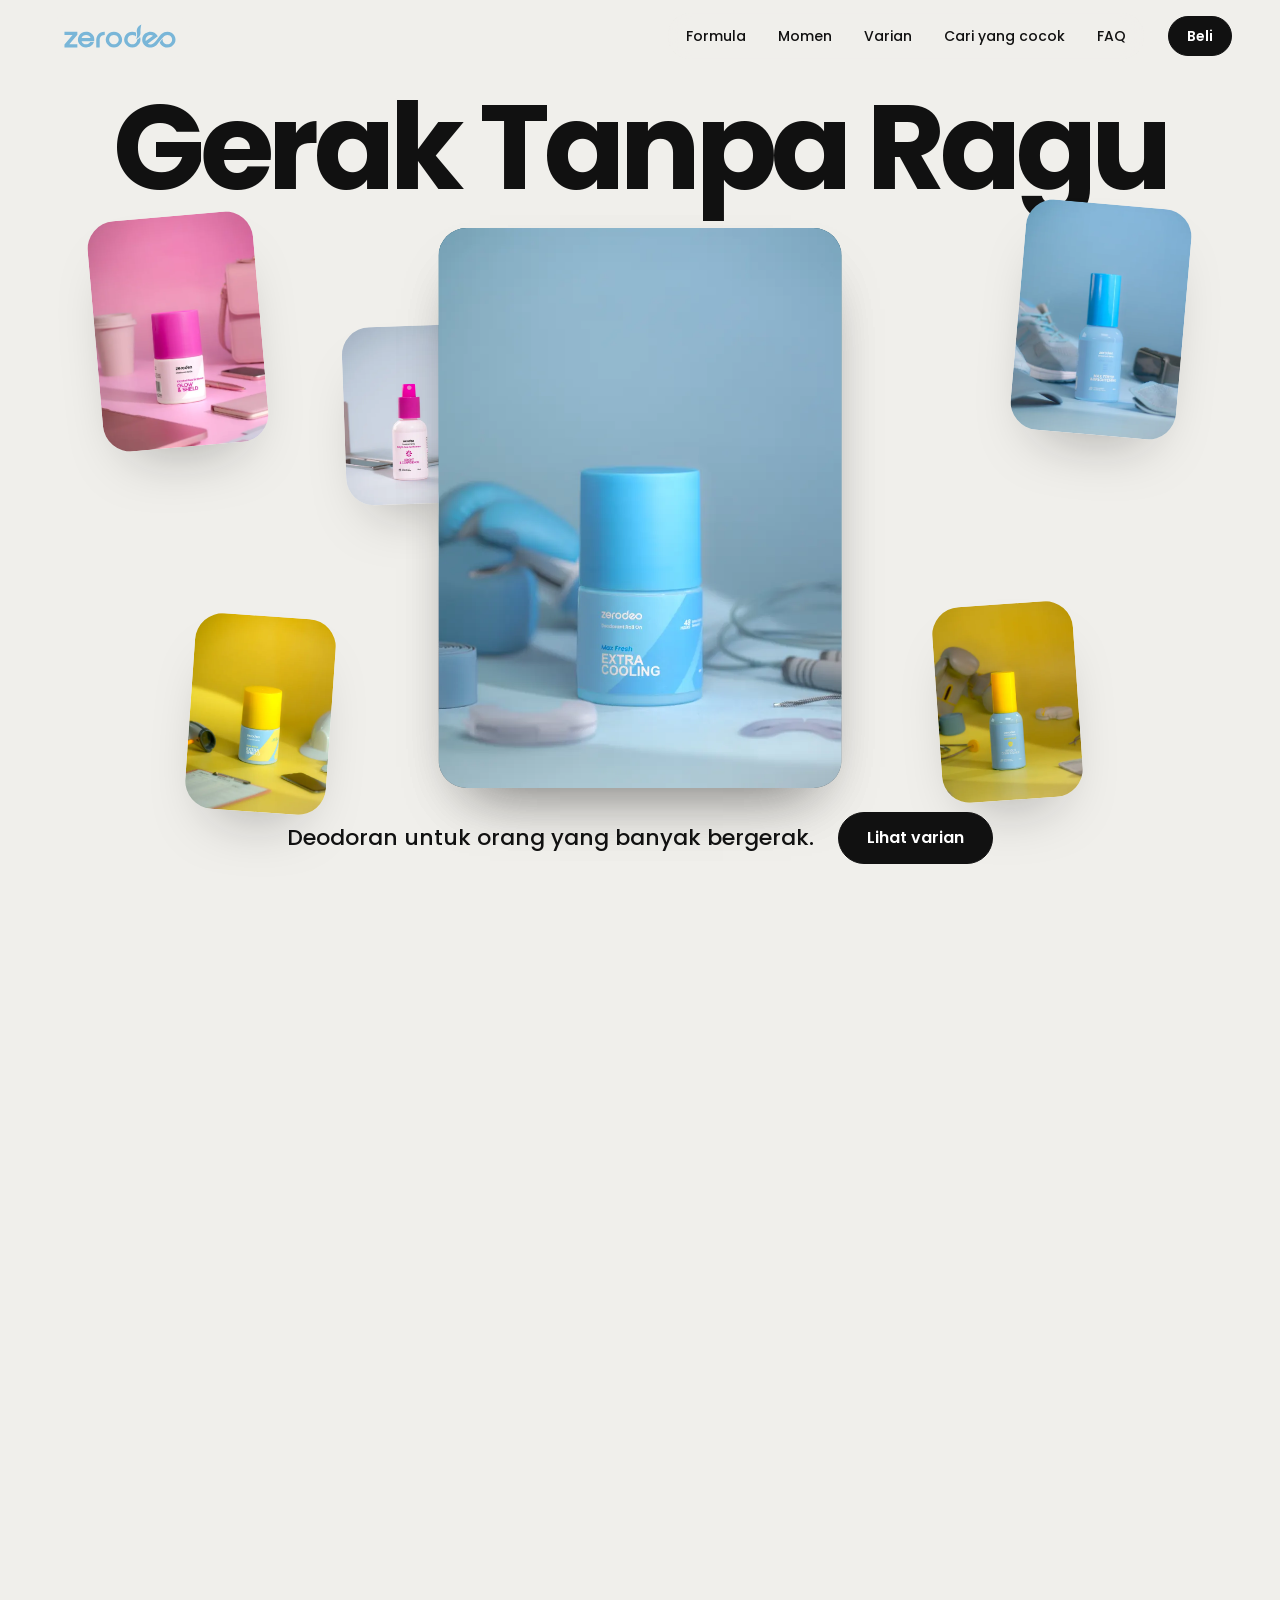
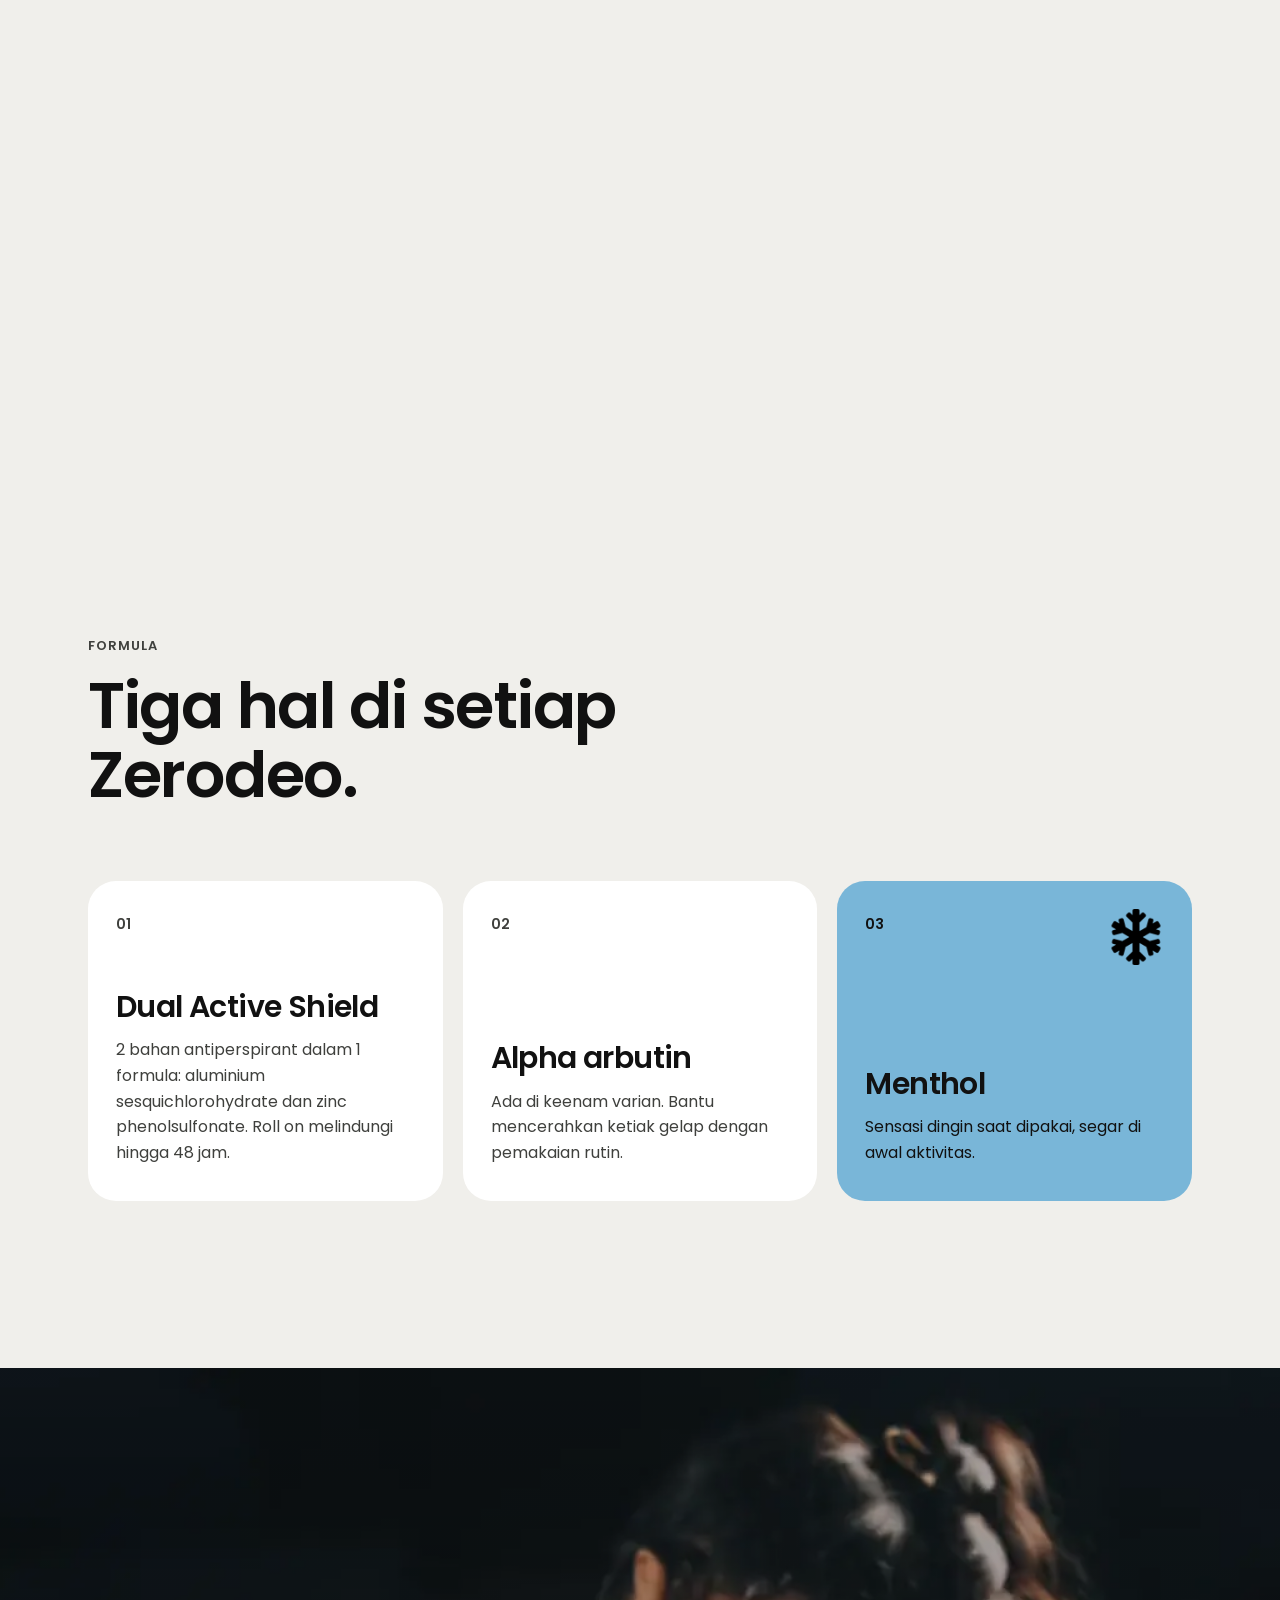
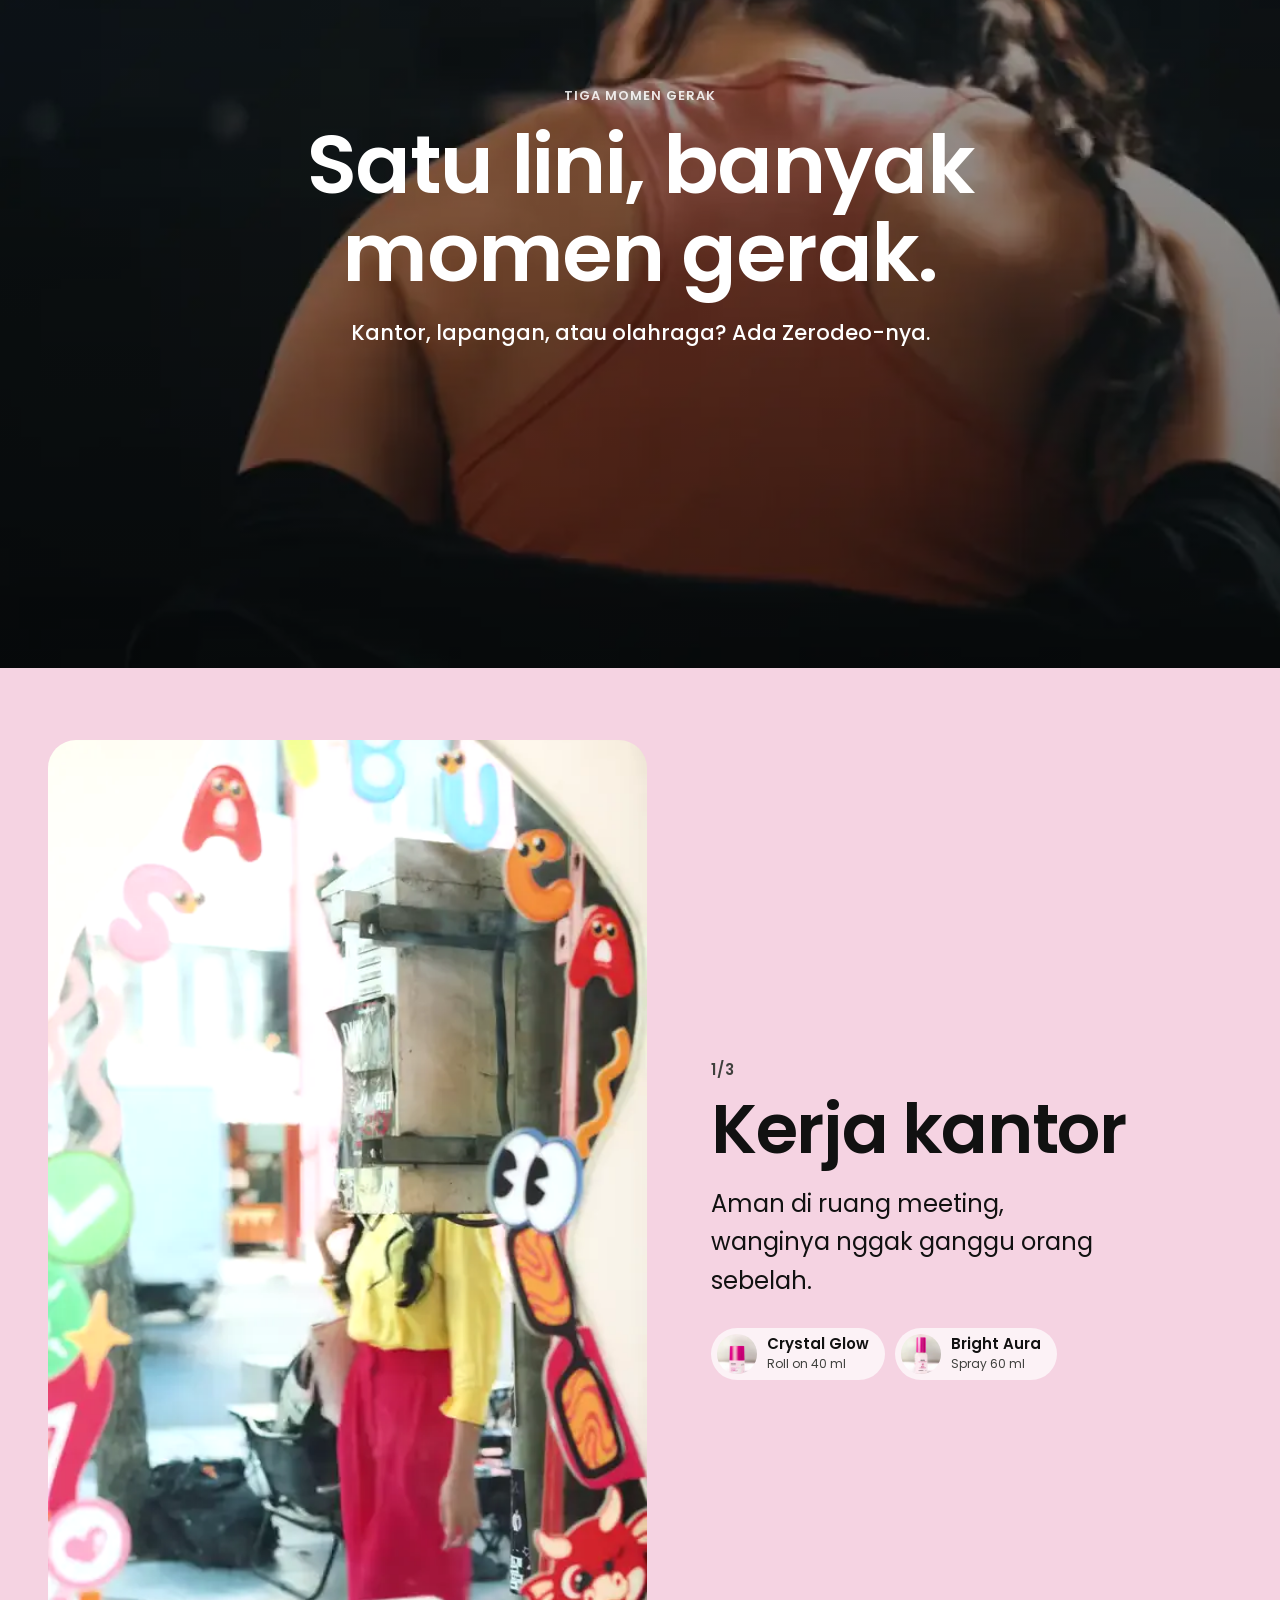
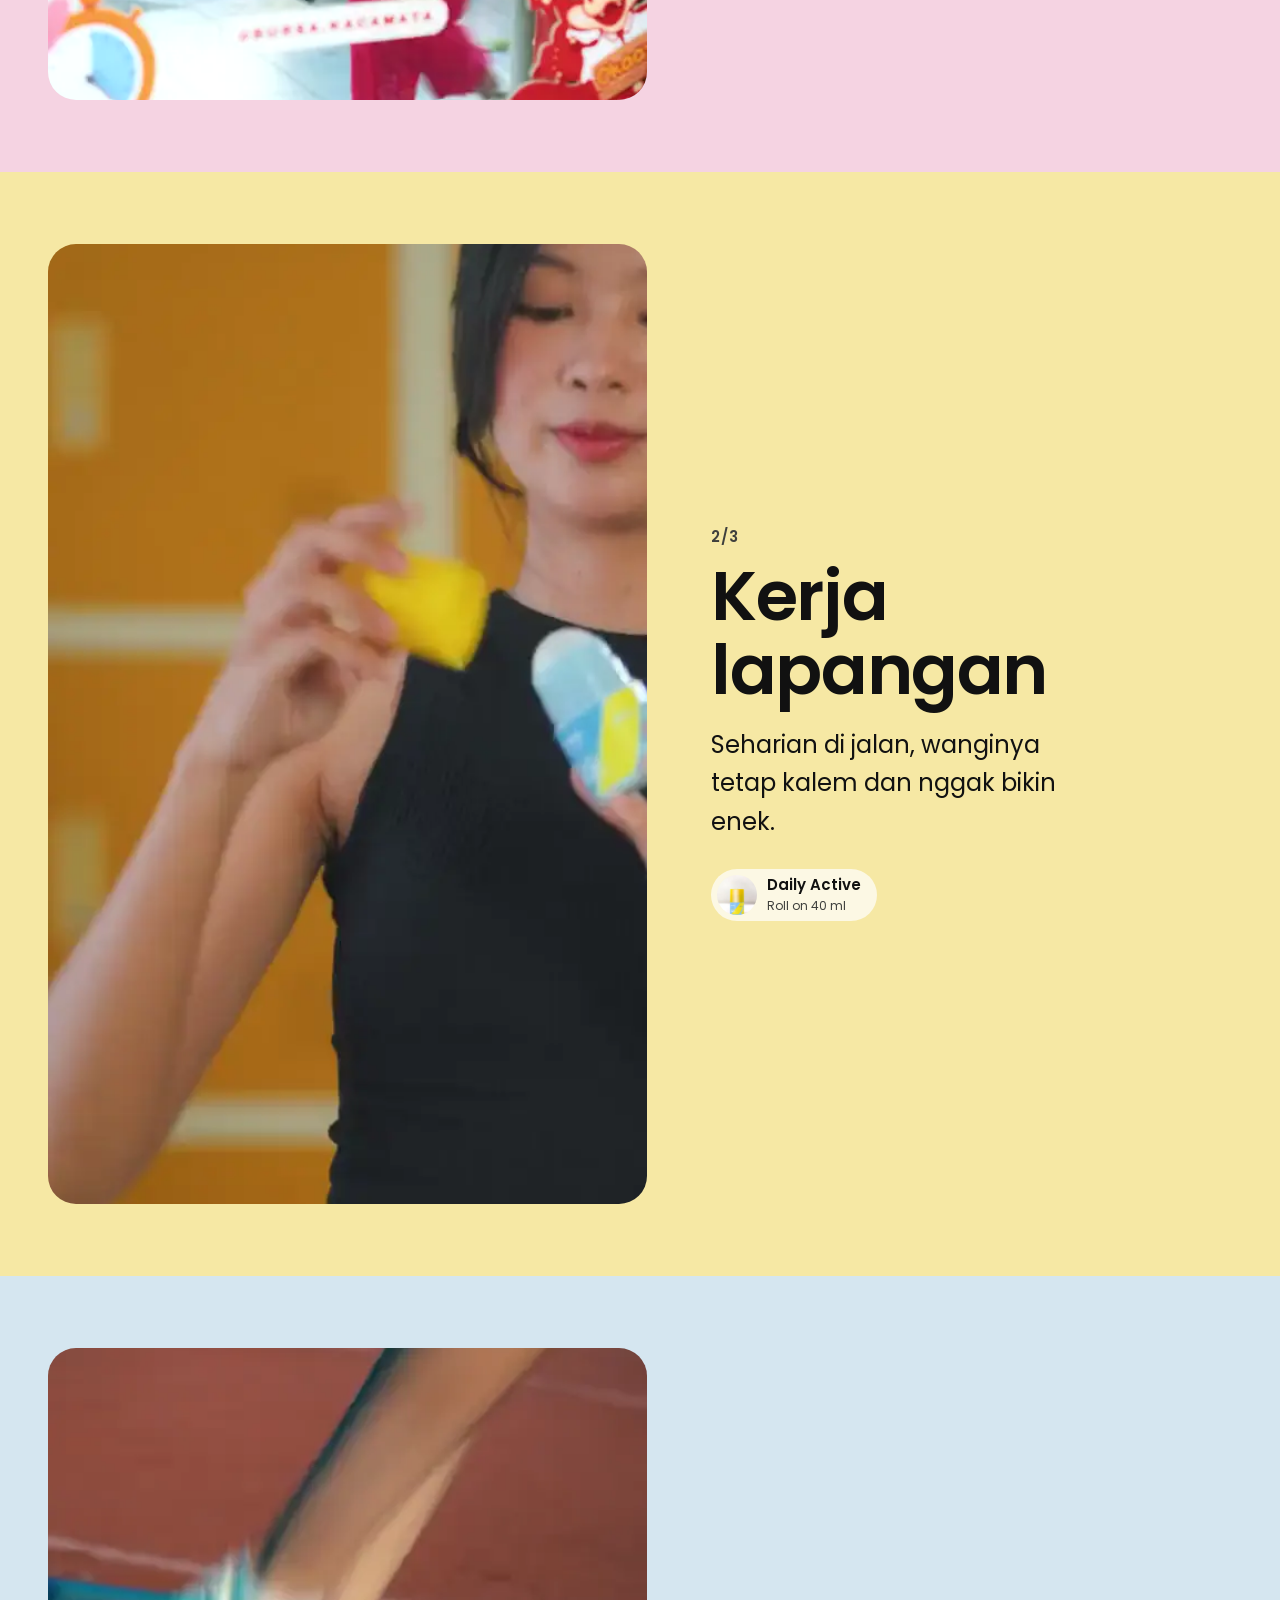
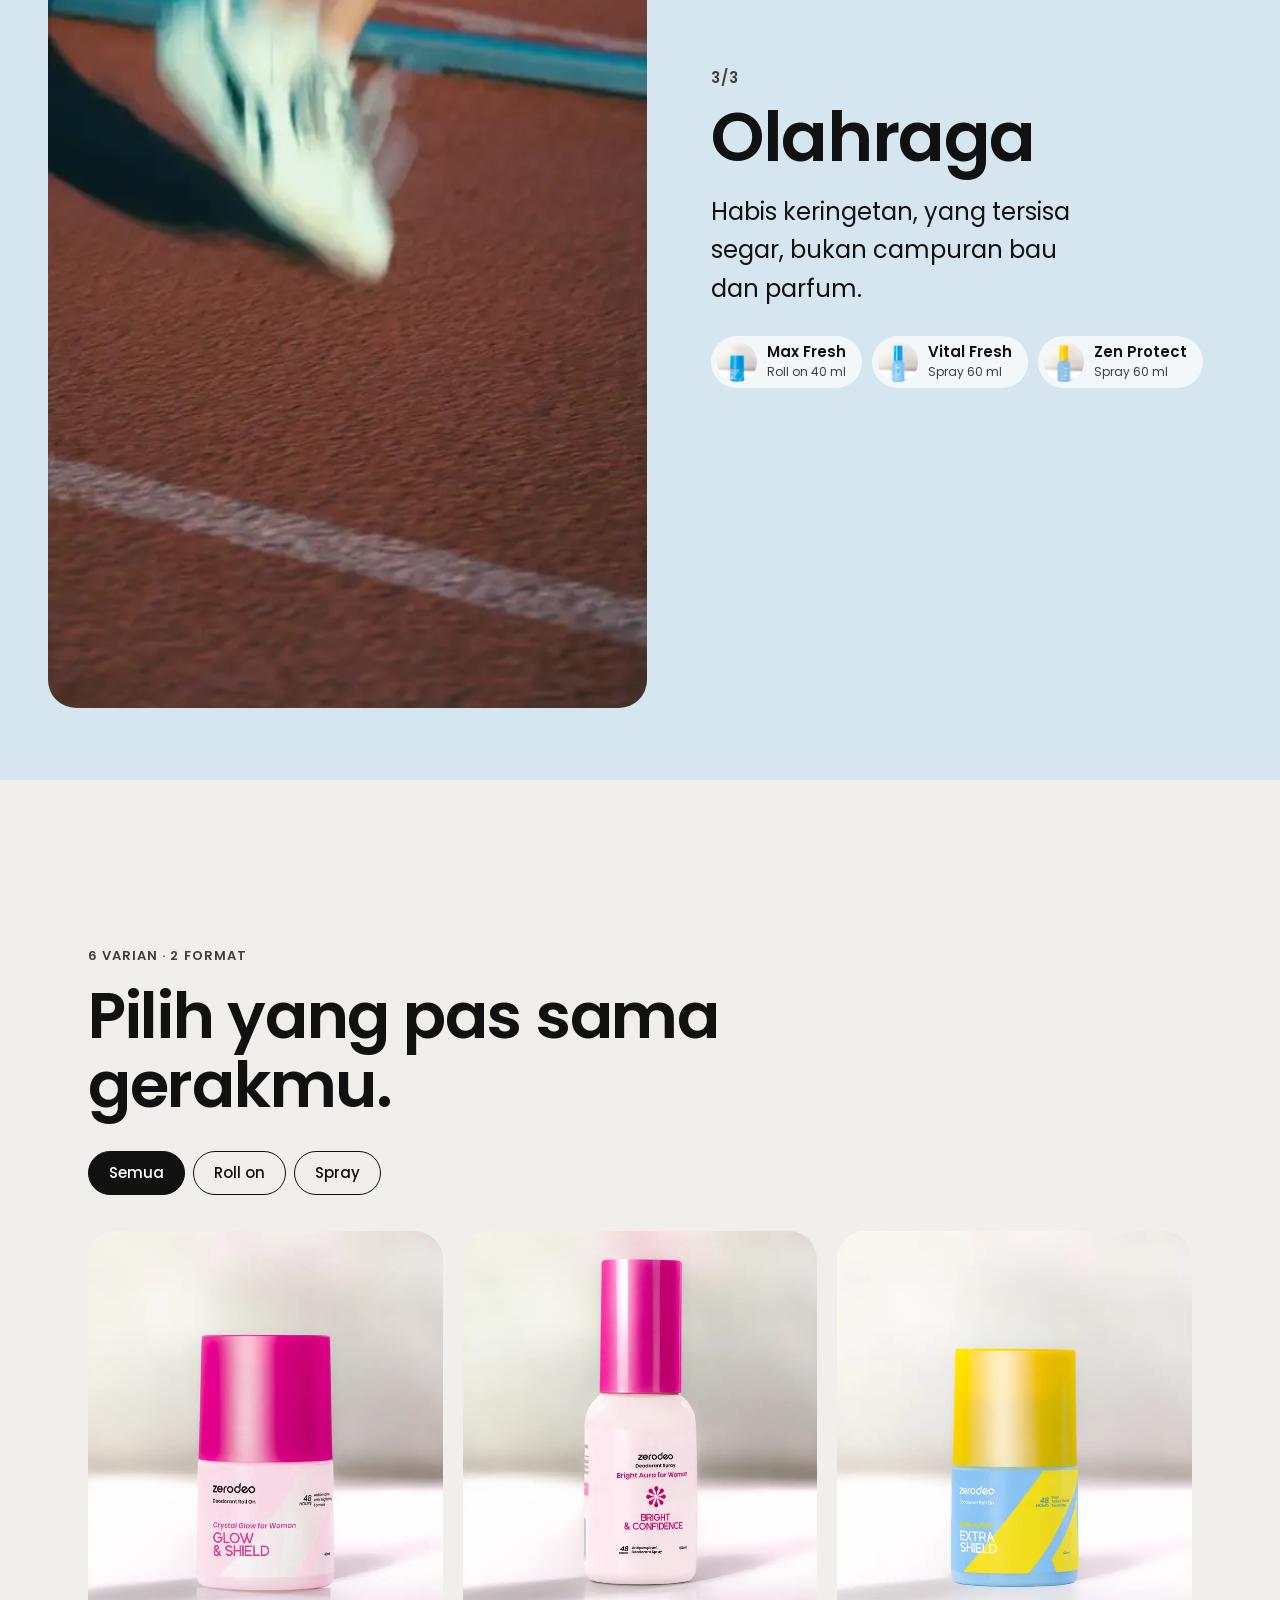
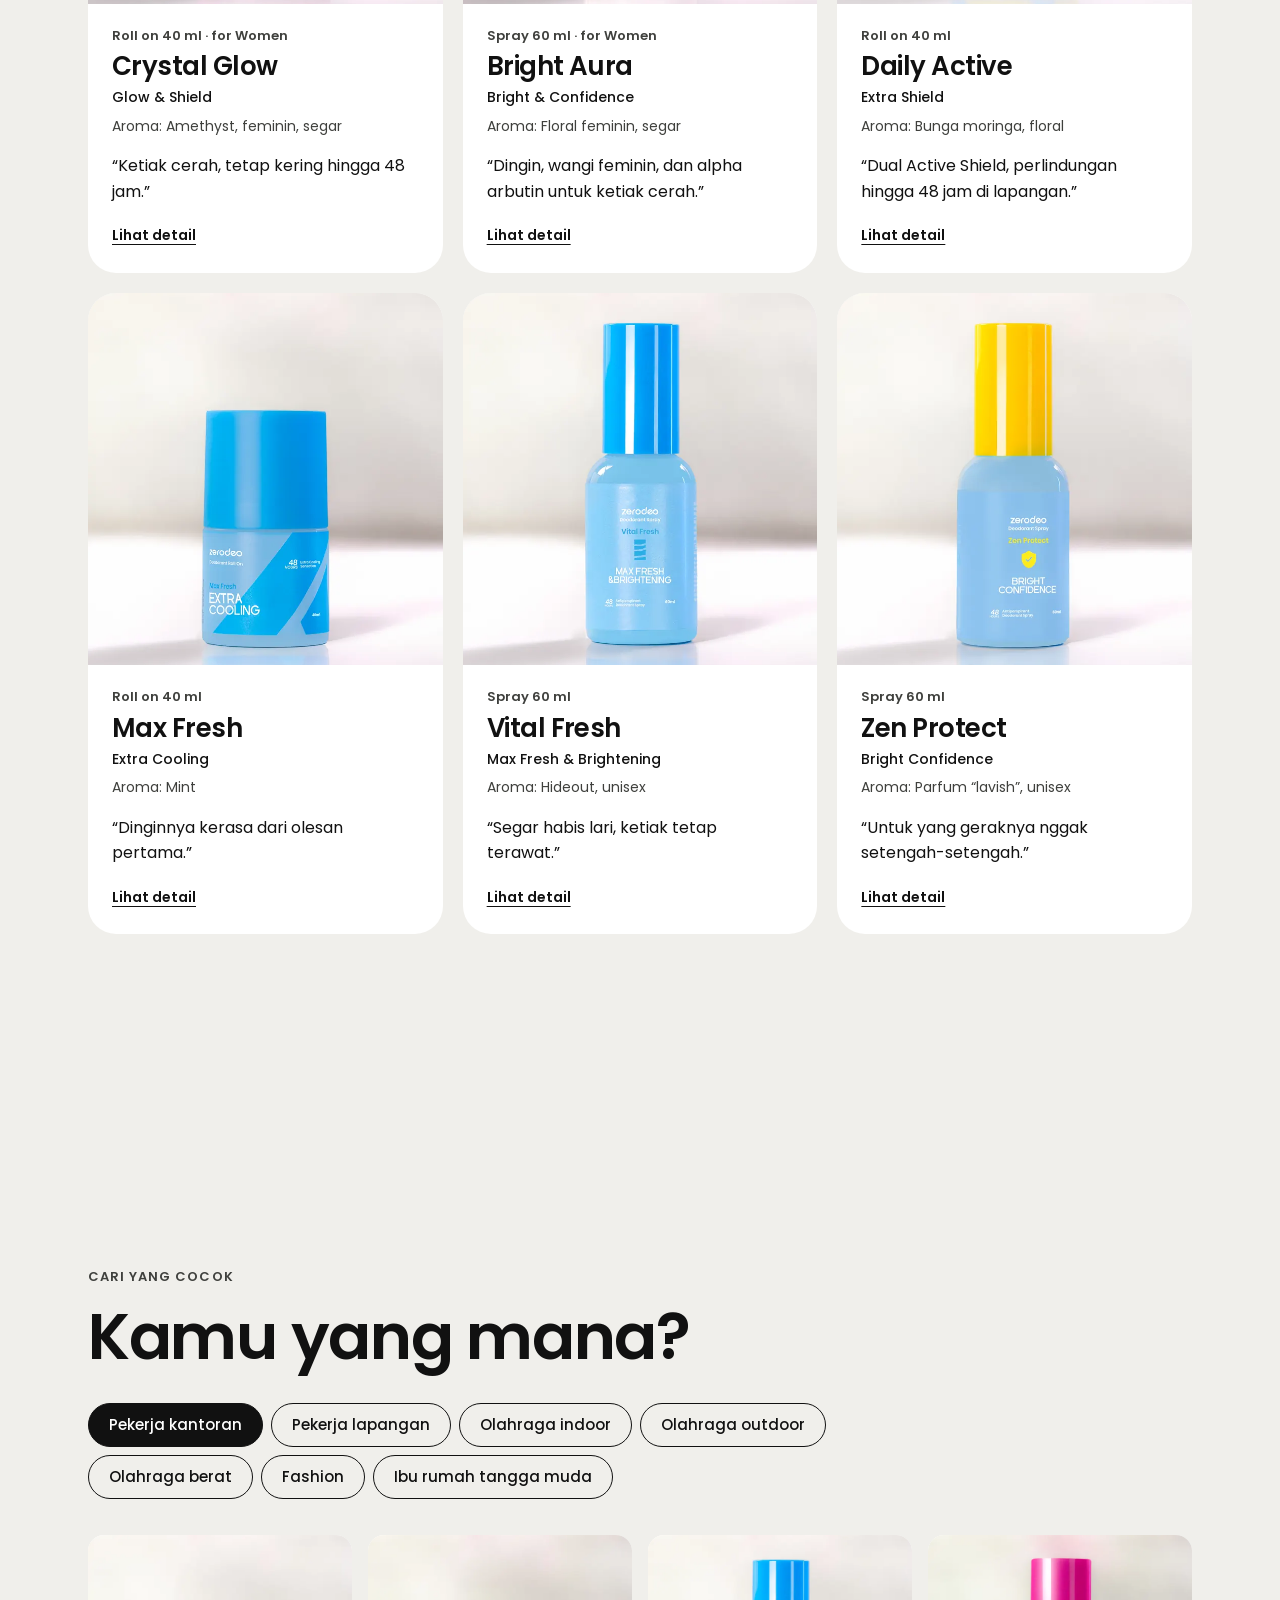
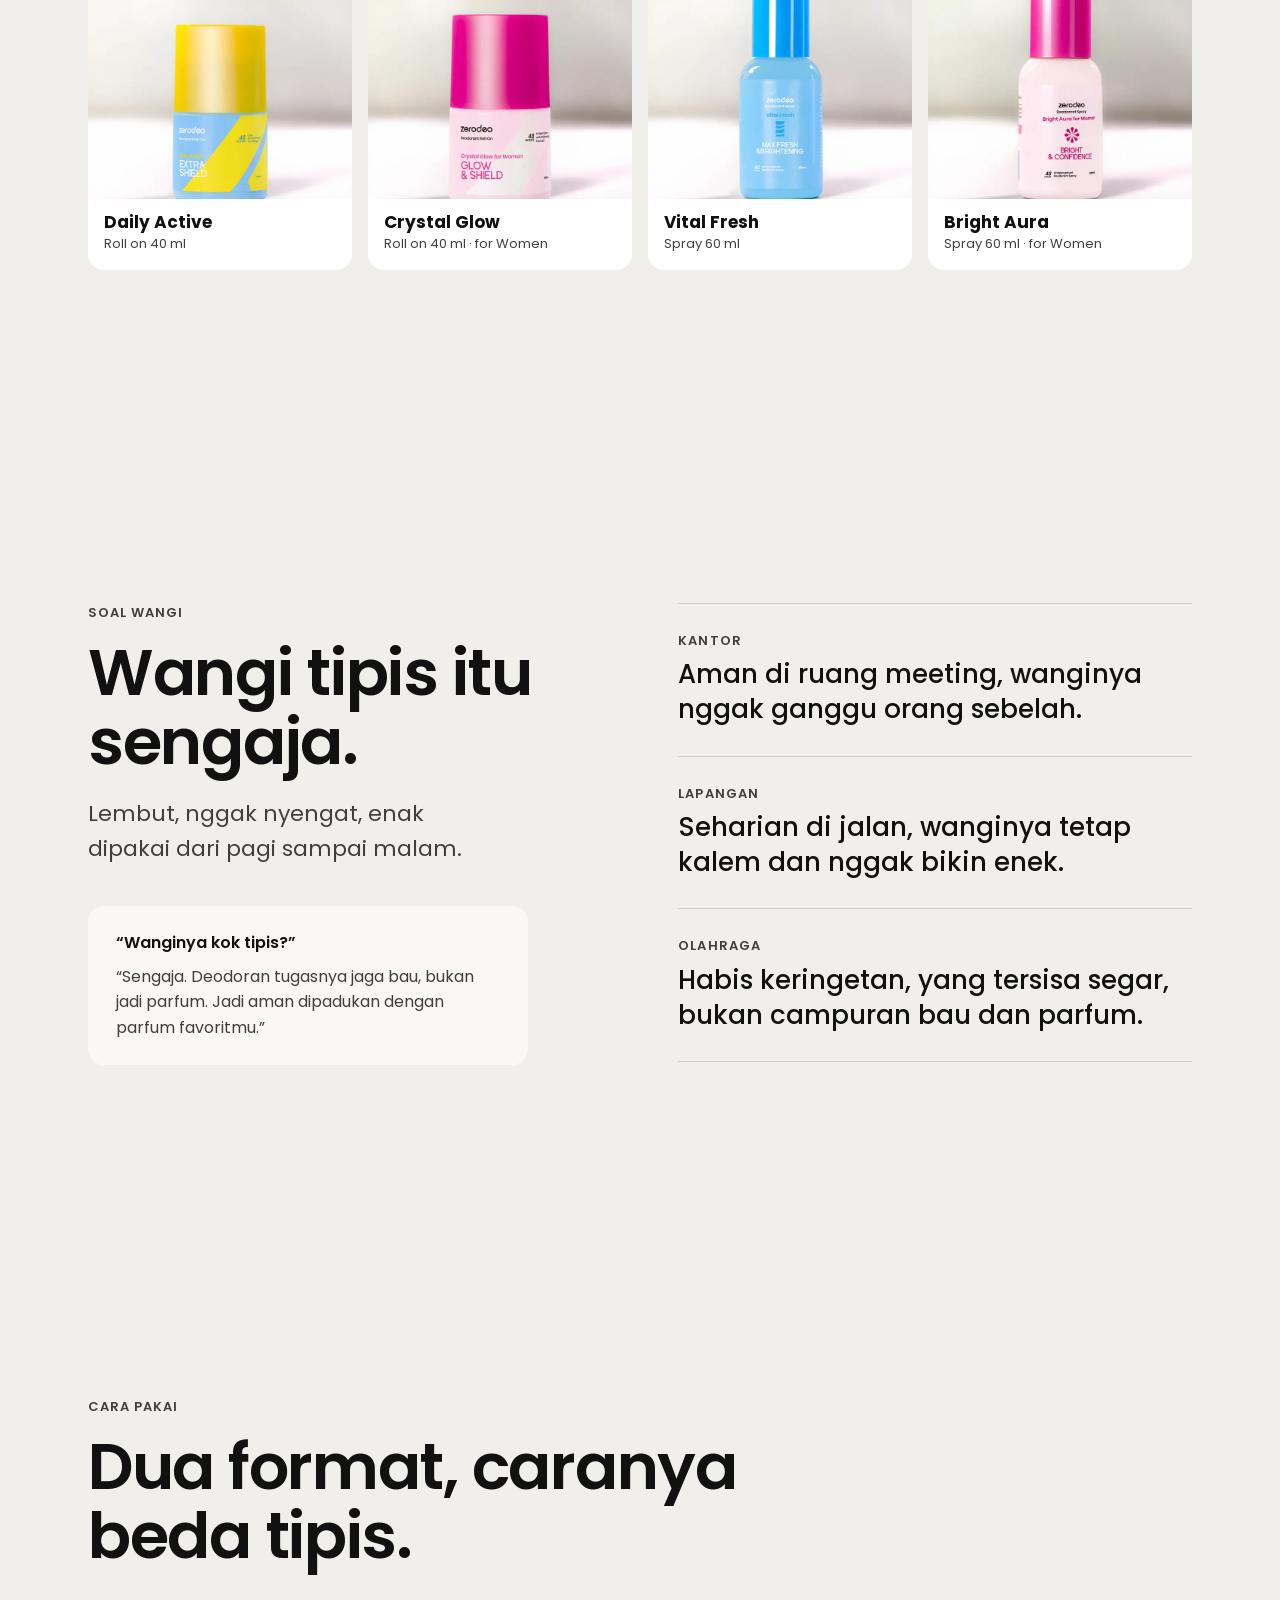
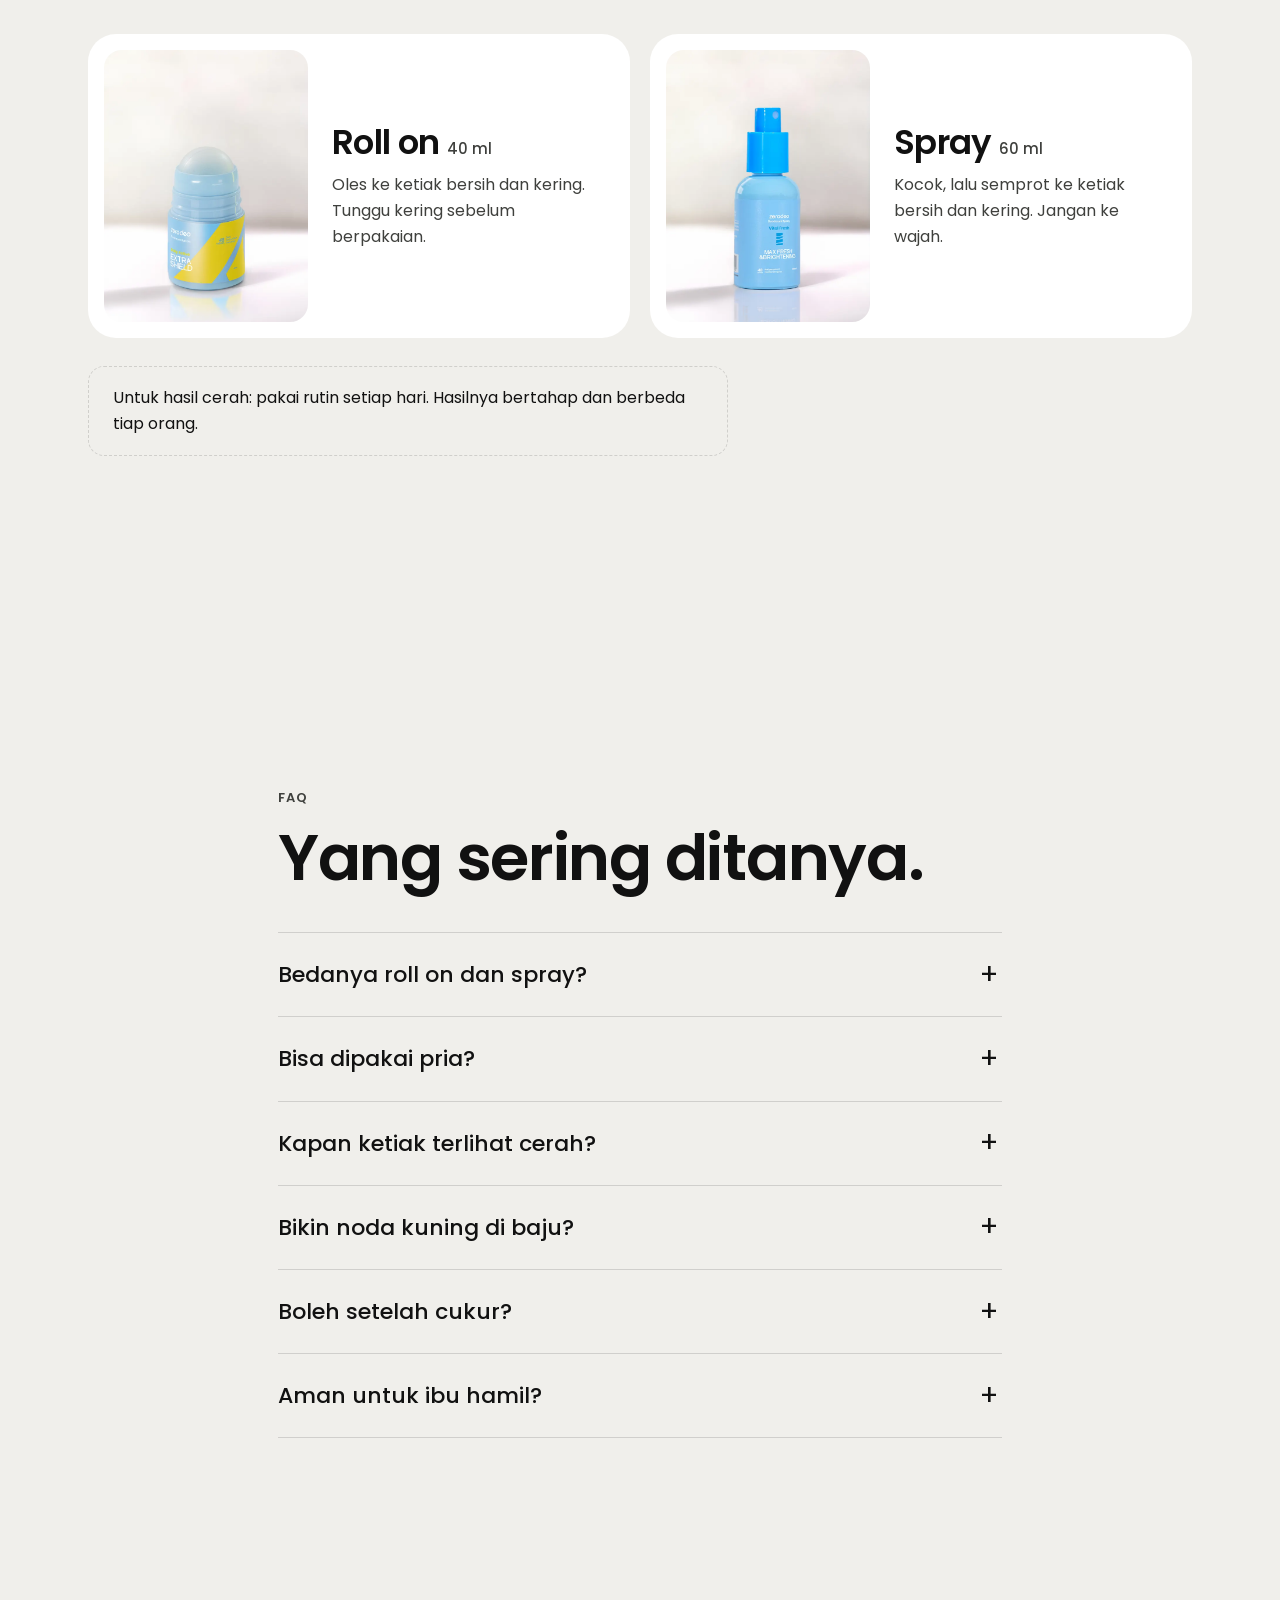
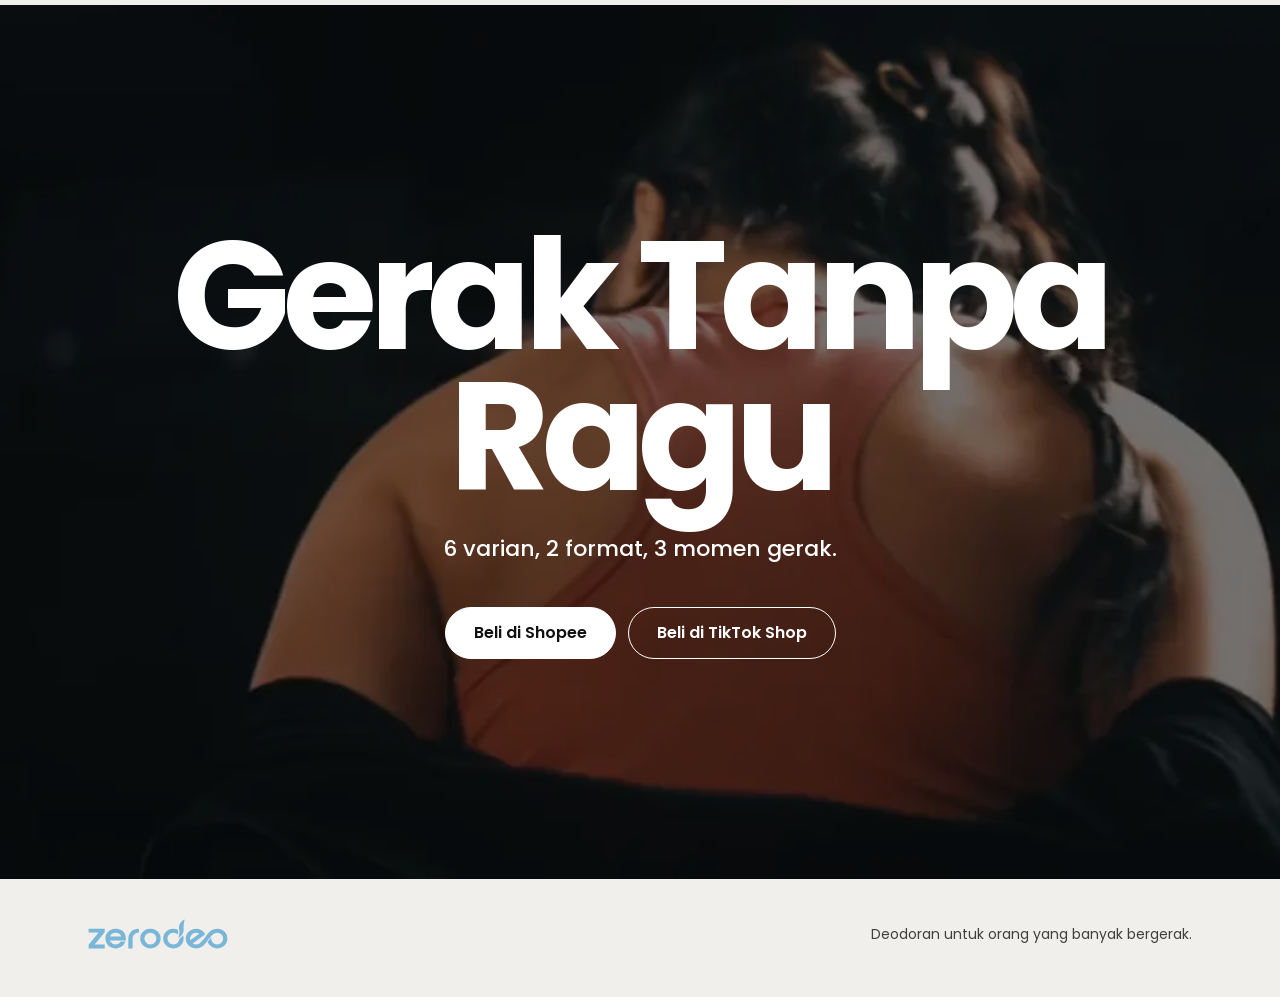
==== commit 06676880: "Foto katalog, efek lampu menyala, dan video latar - Hero: siluet Max Fresh menyala jadi foto terang " ====
--- a/index.html
+++ b/index.html
@@ -7,10 +7,17 @@
   <meta name="description" content="Zerodeo, deodoran untuk orang yang banyak bergerak: kerja kantor, kerja lapangan, dan olahraga. 6 varian, roll on dan spray.">
   <meta name="theme-color" content="#F0EFEB">
   <link rel="icon" href="img/logo/zerodeo.svg" type="image/svg+xml">
+  <script>
+    /* Lampu mati dulu di hero, lalu menyala (lihat js/main.js). Dilewati kalau gerak dikurangi. */
+    if (!window.matchMedia("(prefers-reduced-motion: reduce)").matches) {
+      document.documentElement.classList.add("lights-off");
+      setTimeout(function () { document.documentElement.classList.remove("lights-off"); }, 4000);
+    }
+  </script>
   <link rel="preconnect" href="https://fonts.googleapis.com">
   <link rel="preconnect" href="https://fonts.gstatic.com" crossorigin>
   <link href="https://fonts.googleapis.com/css2?family=Poppins:wght@400;500;600;700&display=swap" rel="stylesheet">
-  <link rel="preload" as="image" href="img/produk/max-fresh-rollon-1200.webp" type="image/webp">
+  <link rel="preload" as="image" type="image/webp" imagesrcset="img/hero/max-fresh-siluet-800.webp 800w, img/hero/max-fresh-siluet-1200.webp 1200w" imagesizes="(min-width: 700px) 420px, 70vw">
   <link rel="stylesheet" href="css/style.css">
 </head>
 <body>
@@ -31,30 +38,31 @@
   </header>
 
   <main id="top">
-    <!-- 1. Hero -->
+    <!-- 1. Hero: siluet menyala, lalu foto lain masuk dari samping -->
     <section class="hero" data-bg="#F0EFEB" aria-labelledby="hero-title">
       <div class="hero-stage">
         <h1 id="hero-title" class="hero-title">Gerak Tanpa Ragu</h1>
 
         <div class="hero-layers">
           <figure class="layer layer-a" data-dir="-1" data-speed="1.4">
-            <img src="img/produk/crystal-glow-rollon-600.webp" width="600" height="834" alt="Zerodeo Crystal Glow roll on dengan latar pink">
+            <img src="img/scene/crystal-glow-1-500.webp" width="500" height="666" alt="Zerodeo Crystal Glow roll on di meja kerja berlatar pink">
           </figure>
           <figure class="layer layer-b" data-dir="-1" data-speed="0.8">
-            <img src="img/produk/daily-active-rollon-600.webp" width="600" height="834" alt="Zerodeo Daily Active roll on dengan latar kuning">
+            <img src="img/scene/daily-active-3-500.webp" width="500" height="666" alt="Zerodeo Daily Active roll on berlatar kuning dengan helm proyek">
           </figure>
           <figure class="layer layer-e" data-dir="-1" data-speed="1.1">
-            <img src="img/produk/bright-aura-spray-600.webp" width="600" height="834" alt="Zerodeo Bright Aura spray dengan latar abu">
+            <img src="img/scene/bright-aura-3-500.webp" width="500" height="666" alt="Zerodeo Bright Aura spray di meja kantor yang terang">
           </figure>
           <figure class="layer layer-c" data-dir="1" data-speed="1.2">
-            <img src="img/produk/vital-fresh-spray-600.webp" width="600" height="834" alt="Zerodeo Vital Fresh spray dengan perlengkapan olahraga">
+            <img src="img/scene/vital-fresh-2-500.webp" width="500" height="666" alt="Zerodeo Vital Fresh spray dengan sepatu lari">
           </figure>
           <figure class="layer layer-d" data-dir="1" data-speed="0.7">
-            <img src="img/produk/zen-protect-spray-600.webp" width="600" height="834" alt="Zerodeo Zen Protect spray dengan sarung tinju">
+            <img src="img/scene/zen-protect-2-500.webp" width="500" height="666" alt="Zerodeo Zen Protect spray berlatar kuning dengan sarung tinju">
           </figure>
 
           <figure class="layer-main">
-            <img src="img/produk/max-fresh-rollon-1200.webp" width="1200" height="1668" alt="Zerodeo Max Fresh roll on, kemasan Extra Cooling, dengan latar biru muda" fetchpriority="high">
+            <img class="hero-siluet" src="img/hero/max-fresh-siluet-1200.webp" srcset="img/hero/max-fresh-siluet-800.webp 800w, img/hero/max-fresh-siluet-1200.webp 1200w" sizes="(min-width: 700px) 420px, 70vw" width="1200" height="1599" alt="" fetchpriority="high">
+            <img class="hero-terang" src="img/hero/max-fresh-terang-1200.webp" srcset="img/hero/max-fresh-terang-800.webp 800w, img/hero/max-fresh-terang-1200.webp 1200w" sizes="(min-width: 700px) 420px, 70vw" width="1200" height="1599" alt="Zerodeo Max Fresh roll on, kemasan Extra Cooling, dengan sarung tinju dan tali skipping">
           </figure>
         </div>
 
@@ -91,19 +99,32 @@
       </div>
     </section>
 
-    <!-- 3. Tiga momen gerak (pinned) -->
-    <section class="momen" id="momen" aria-labelledby="momen-title">
-      <div class="wrap momen-head" data-bg="#F0EFEB">
-        <p class="eyebrow">Tiga momen gerak</p>
-        <h2 id="momen-title" class="h2">Satu lini, banyak momen gerak.</h2>
-      </div>
-
+    <!-- 3a. Reel: jendela lengkung yang membesar jadi video penuh -->
+    <section class="reel" id="momen" data-bg="#111111" aria-labelledby="reel-title">
+      <div class="reel-stage">
+        <div class="reel-window">
+          <video class="reel-video" data-autoplay muted loop playsinline preload="none" poster="img/video/reel-poster.webp" aria-label="Cuplikan orang bergerak: kantor, gudang, dan ring tinju">
+            <source src="img/video/reel.mp4" type="video/mp4">
+          </video>
+        </div>
+        <div class="reel-text">
+          <p class="eyebrow">Tiga momen gerak</p>
+          <h2 id="reel-title" class="h2">Satu lini, banyak momen gerak.</h2>
+          <p class="reel-sub">Kantor, lapangan, atau olahraga? Ada Zerodeo-nya.</p>
+        </div>
+      </div>
+    </section>
+
+    <!-- 3b. Tiga momen (pinned) -->
+    <section class="momen" aria-label="Tiga momen gerak">
       <div class="momen-stage">
         <div class="momen-progress" aria-hidden="true"><span></span></div>
 
         <article class="momen-panel" data-bg="#F5D3E2" style="--tint:#F5D3E2">
-          <figure class="momen-photo">
-            <img src="img/momen/kantor-800.webp" srcset="img/momen/kantor-800.webp 800w, img/momen/kantor-1500.webp 1500w" sizes="(min-width: 900px) 55vw, 100vw" width="1500" height="1340" alt="Zerodeo Bright Aura spray di meja kantor" loading="lazy">
+          <figure class="momen-media">
+            <video data-autoplay muted loop playsinline preload="none" poster="img/video/kantor-poster.webp" width="540" height="960" aria-label="Video kerja kantor dengan Zerodeo Bright Aura spray">
+              <source src="img/video/kantor.mp4" type="video/mp4">
+            </video>
           </figure>
           <div class="momen-text">
             <p class="momen-idx">1/3</p>
@@ -114,8 +135,10 @@
         </article>
 
         <article class="momen-panel" data-bg="#F6E8A4" style="--tint:#F6E8A4">
-          <figure class="momen-photo">
-            <img src="img/momen/lapangan-800.webp" srcset="img/momen/lapangan-800.webp 800w, img/momen/lapangan-1500.webp 1500w" sizes="(min-width: 900px) 55vw, 100vw" width="1500" height="1340" alt="Zerodeo Daily Active roll on dengan helm proyek dan papan catatan" loading="lazy">
+          <figure class="momen-media">
+            <video data-autoplay muted loop playsinline preload="none" poster="img/video/lapangan-poster.webp" width="540" height="960" aria-label="Video kerja lapangan di gudang dengan Zerodeo Daily Active roll on">
+              <source src="img/video/lapangan.mp4" type="video/mp4">
+            </video>
           </figure>
           <div class="momen-text">
             <p class="momen-idx">2/3</p>
@@ -126,8 +149,10 @@
         </article>
 
         <article class="momen-panel" data-bg="#D5E6F0" style="--tint:#D5E6F0">
-          <figure class="momen-photo">
-            <img src="img/momen/olahraga-800.webp" srcset="img/momen/olahraga-800.webp 800w, img/momen/olahraga-1500.webp 1500w" sizes="(min-width: 900px) 55vw, 100vw" width="1500" height="1340" alt="Zerodeo Max Fresh roll on dengan sarung tinju dan tali skipping" loading="lazy">
+          <figure class="momen-media">
+            <video data-autoplay muted loop playsinline preload="none" poster="img/video/olahraga-poster.webp" width="540" height="960" aria-label="Video lari di lintasan dengan Zerodeo">
+              <source src="img/video/olahraga.mp4" type="video/mp4">
+            </video>
           </figure>
           <div class="momen-text">
             <p class="momen-idx">3/3</p>
@@ -143,7 +168,7 @@
     <section class="varian section" id="varian" data-bg="#F0EFEB" aria-labelledby="varian-title">
       <div class="wrap">
         <p class="eyebrow">6 varian · 2 format</p>
-        <h2 id="varian-title" class="h2">Kantor, lapangan, atau olahraga? Ada Zerodeo-nya.</h2>
+        <h2 id="varian-title" class="h2">Pilih yang pas sama gerakmu.</h2>
         <div class="chips" role="group" aria-label="Saring format">
           <button class="chip" type="button" data-filter="semua" aria-pressed="true">Semua</button>
           <button class="chip" type="button" data-filter="rollon" aria-pressed="false">Roll on</button>
@@ -190,14 +215,14 @@
         <h2 id="pakai-title" class="h2">Dua format, caranya beda tipis.</h2>
         <div class="pakai-grid">
           <article class="pakai-card">
-            <img src="img/produk/daily-active-rollon-600.webp" width="600" height="834" alt="Zerodeo Daily Active roll on 40 ml" loading="lazy">
+            <img src="img/katalog/daily-active-3-700.webp" width="700" height="933" alt="Zerodeo Daily Active roll on 40 ml dengan tutup terbuka" loading="lazy">
             <div>
               <h3>Roll on <small>40 ml</small></h3>
               <p>Oles ke ketiak bersih dan kering. Tunggu kering sebelum berpakaian.</p>
             </div>
           </article>
           <article class="pakai-card">
-            <img src="img/produk/vital-fresh-spray-600.webp" width="600" height="834" alt="Zerodeo Vital Fresh spray 60 ml" loading="lazy">
+            <img src="img/katalog/vital-fresh-2-700.webp" width="700" height="933" alt="Zerodeo Vital Fresh spray 60 ml dengan tutup terbuka" loading="lazy">
             <div>
               <h3>Spray <small>60 ml</small></h3>
               <p>Kocok, lalu semprot ke ketiak bersih dan kering. Jangan ke wajah.</p>
@@ -242,14 +267,17 @@
       </div>
     </section>
 
-    <!-- 9. Penutup -->
-    <section class="penutup" id="beli" data-bg="#79B6D8" aria-labelledby="penutup-title">
-      <div class="wrap">
+    <!-- 9. Penutup: video di belakang -->
+    <section class="penutup" id="beli" data-bg="#111111" aria-labelledby="penutup-title">
+      <video class="penutup-video" data-autoplay muted loop playsinline preload="none" poster="img/video/reel-poster.webp" aria-hidden="true">
+        <source src="img/video/reel.mp4" type="video/mp4">
+      </video>
+      <div class="wrap penutup-inner">
         <h2 id="penutup-title" class="penutup-title">Gerak Tanpa Ragu</h2>
         <p class="penutup-line">6 varian, 2 format, 3 momen gerak.</p>
         <div class="penutup-cta">
-          <a class="btn btn-dark" href="#">Beli di Shopee</a>
-          <a class="btn btn-light" href="#">Beli di TikTok Shop</a>
+          <a class="btn btn-light" href="#">Beli di Shopee</a>
+          <a class="btn btn-ghost" href="#">Beli di TikTok Shop</a>
         </div>
       </div>
     </section>
@@ -265,7 +293,10 @@
   <dialog class="detail" id="detail" aria-labelledby="detail-title">
     <div class="detail-inner">
       <button class="detail-close" type="button" aria-label="Tutup">×</button>
-      <figure class="detail-photo"><img id="detail-img" src="" alt="" width="600" height="834"></figure>
+      <div class="detail-gallery">
+        <figure class="detail-photo"><img id="detail-img" src="" alt="" width="1200" height="1600"></figure>
+        <div class="detail-thumbs" id="detail-thumbs" role="group" aria-label="Pilih foto"></div>
+      </div>
       <div class="detail-body">
         <p class="detail-format" id="detail-format"></p>
         <h3 id="detail-title"></h3>
--- a/css/style.css
+++ b/css/style.css
@@ -60,7 +60,8 @@
 }
 .btn:hover { transform: translateY(-2px); }
 .btn-dark { background: var(--ink); color: #fff; }
-.btn-light { background: #fff; color: var(--ink); }
+.btn-light { background: #fff; color: var(--ink); border-color: #fff; }
+.btn-ghost { background: transparent; color: #fff; border-color: #fff; }
 .btn-sm { min-height: 40px; padding: 0 18px; font-size: 14px; }
 
 /* Header */
@@ -114,6 +115,17 @@
   width: 100%; height: 100%; object-fit: cover; border-radius: var(--radius);
   box-shadow: 0 30px 60px -30px rgba(17, 17, 17, .35);
 }
+.layer-main img { position: absolute; inset: 0; }
+
+/* Lampu mati: hero gelap, produk tinggal siluet. Kelas dilepas JS sehingga lampu menyala. */
+.hero { transition: background-color 1.6s ease; }
+.hero-title, .hero-line { transition: color 1.6s ease; }
+.hero-terang { transition: opacity 1.8s ease .1s; }
+.hero-foot .btn { transition: background-color 1.6s ease, color 1.6s ease, border-color 1.6s ease, transform .25s ease; }
+.lights-off .hero { background-color: #0B1014; }
+.lights-off .hero-title, .lights-off .hero-line { color: var(--cloud); }
+.lights-off .hero-terang { opacity: 0; }
+.lights-off .hero-foot .btn-dark { background: var(--cloud); color: var(--ink); border-color: var(--cloud); }
 .layer { position: absolute; z-index: 2; aspect-ratio: 600 / 834; width: clamp(110px, 13vw, 210px); }
 .layer-a { left: 4%;  top: 2%;    rotate: -5deg; }
 .layer-b { left: 12%; bottom: 0;  rotate: 4deg; width: clamp(96px, 11vw, 180px); }
@@ -158,8 +170,19 @@
 }
 
 /* 3. Momen */
-.momen { padding-top: clamp(88px, 13vw, 168px); }
-.momen-head { margin-bottom: clamp(32px, 5vw, 56px); }
+/* 3a. Reel: jendela lengkung yang membesar jadi video penuh */
+.reel { position: relative; background: #111; color: #fff; }
+.reel-stage { position: relative; height: 100vh; height: 100svh; overflow: hidden; display: grid; place-items: center; }
+.reel-window { position: absolute; inset: 0; }
+.reel-window::after {
+  content: ""; position: absolute; inset: 0;
+  background: linear-gradient(180deg, rgba(0, 0, 0, .25), rgba(0, 0, 0, .55));
+}
+.reel-video { width: 100%; height: 100%; object-fit: cover; display: block; }
+.reel-text { position: relative; z-index: 2; text-align: center; padding: 0 var(--gutter); }
+.reel-text .eyebrow { color: rgba(255, 255, 255, .85); }
+.reel-text .h2 { margin: 0 auto; max-width: 14ch; font-size: clamp(36px, 6.4vw, 92px); }
+.reel-sub { margin-top: 18px; font-size: clamp(17px, 1.8vw, 21px); font-weight: 500; }
 .momen-stage { position: relative; }
 .momen-progress { display: none; }
 .momen-panel {
@@ -167,7 +190,10 @@
   padding: clamp(32px, 6vw, 72px) var(--gutter);
   width: min(1200px, 100%); margin: 0 auto;
 }
-.momen-photo img { width: 100%; border-radius: var(--radius); aspect-ratio: 1500 / 1340; object-fit: cover; }
+.momen-media video {
+  display: block; width: 100%; aspect-ratio: 9 / 16; object-fit: cover;
+  border-radius: var(--radius); background: #111;
+}
 .momen-idx { font-weight: 600; font-size: 15px; letter-spacing: .06em; color: var(--ink-soft); }
 .momen-text h3 { font-size: clamp(36px, 5.4vw, 72px); margin: 10px 0 18px; }
 .momen-quote { font-size: clamp(18px, 2vw, 24px); max-width: 26ch; }
@@ -187,6 +213,7 @@
 .momen-stage:not(.is-pinned) .momen-panel > * { max-width: 1100px; }
 @media (max-width: 899px) {
   .momen-panel { grid-template-columns: 1fr; }
+  .momen-media video { aspect-ratio: 4 / 5; }
 }
 
 /* Mode pin (laptop) */
@@ -194,7 +221,7 @@
 .momen-stage.is-pinned .momen-panel {
   position: absolute; inset: 0; height: 100vh; padding-top: calc(var(--header-h) + 24px);
 }
-.momen-stage.is-pinned .momen-photo img { max-height: calc(100vh - var(--header-h) - 96px); width: auto; margin-left: auto; }
+.momen-stage.is-pinned .momen-media video { height: calc(100vh - var(--header-h) - 96px); width: auto; margin-left: auto; }
 .momen-stage.is-pinned .momen-progress {
   display: block; position: absolute; z-index: 5; left: var(--gutter); right: var(--gutter); bottom: 32px;
   height: 3px; background: var(--line); border-radius: 3px; overflow: hidden;
@@ -220,8 +247,8 @@
 }
 .v-card:hover { transform: translateY(-6px); background: var(--tint); }
 .v-card[hidden] { display: none; }
-.v-card .v-photo { background: var(--tint); aspect-ratio: 4 / 4.4; overflow: hidden; }
-.v-card .v-photo img { width: 100%; height: 100%; object-fit: cover; transition: transform .6s cubic-bezier(.2, .7, .2, 1); }
+.v-card .v-photo { background: #F3F2F0; aspect-ratio: 4 / 4.2; overflow: hidden; }
+.v-card .v-photo img { width: 100%; height: 100%; object-fit: cover; object-position: 50% 62%; transition: transform .6s cubic-bezier(.2, .7, .2, 1); }
 .v-card:hover .v-photo img { transform: scale(1.04); }
 .v-body { padding: 22px 24px 26px; display: flex; flex-direction: column; gap: 6px; flex: 1; }
 .v-format { font-size: 13px; font-weight: 600; color: var(--ink-soft); }
@@ -247,7 +274,15 @@
 }
 .detail::backdrop { background: rgba(17, 17, 17, .5); }
 .detail-inner { display: grid; grid-template-columns: 1fr 1.1fr; position: relative; }
-.detail-photo img { width: 100%; height: 100%; object-fit: cover; }
+.detail-gallery { display: flex; flex-direction: column; background: #F3F2F0; }
+.detail-photo { flex: 1; min-height: 0; }
+.detail-photo img { width: 100%; height: 100%; max-height: 72vh; object-fit: cover; object-position: 50% 60%; }
+.detail-thumbs { display: flex; gap: 8px; padding: 12px; }
+.detail-thumbs button {
+  width: 64px; height: 64px; padding: 0; border: 2px solid transparent; border-radius: 12px; overflow: hidden; cursor: pointer; background: #fff;
+}
+.detail-thumbs button[aria-pressed="true"] { border-color: var(--ink); }
+.detail-thumbs img { width: 100%; height: 100%; object-fit: cover; }
 .detail-body { padding: clamp(24px, 4vw, 44px); display: flex; flex-direction: column; gap: 8px; }
 .detail-format { font-size: 13px; font-weight: 600; color: var(--ink-soft); }
 .detail-body h3 { font-size: clamp(30px, 4vw, 44px); }
@@ -264,7 +299,7 @@
 .detail-list dd ul { margin: 0; padding-left: 18px; }
 @media (max-width: 700px) {
   .detail-inner { grid-template-columns: 1fr; }
-  .detail-photo img { aspect-ratio: 4 / 3; height: auto; }
+  .detail-photo img { aspect-ratio: 4 / 3; height: auto; max-height: none; }
 }
 
 /* 5. Cocok */
@@ -319,7 +354,10 @@
 .faq-list details p { padding: 0 48px 24px 0; color: var(--ink-soft); font-size: 17px; }
 
 /* 9. Penutup */
-.penutup { padding: clamp(110px, 16vw, 200px) 0; text-align: center; }
+.penutup { position: relative; overflow: hidden; padding: clamp(120px, 18vw, 220px) 0; text-align: center; color: #fff; background: #111; }
+.penutup-video { position: absolute; inset: 0; width: 100%; height: 100%; object-fit: cover; }
+.penutup::after { content: ""; position: absolute; inset: 0; background: rgba(0, 0, 0, .5); }
+.penutup-inner { position: relative; z-index: 2; }
 .penutup-title { font-size: clamp(52px, 12vw, 190px); font-weight: 700; letter-spacing: -.05em; line-height: .92; max-width: none; }
 .penutup-line { margin-top: 24px; font-size: clamp(18px, 2vw, 22px); font-weight: 500; }
 .penutup-cta { margin-top: 40px; display: flex; gap: 12px; justify-content: center; flex-wrap: wrap; }
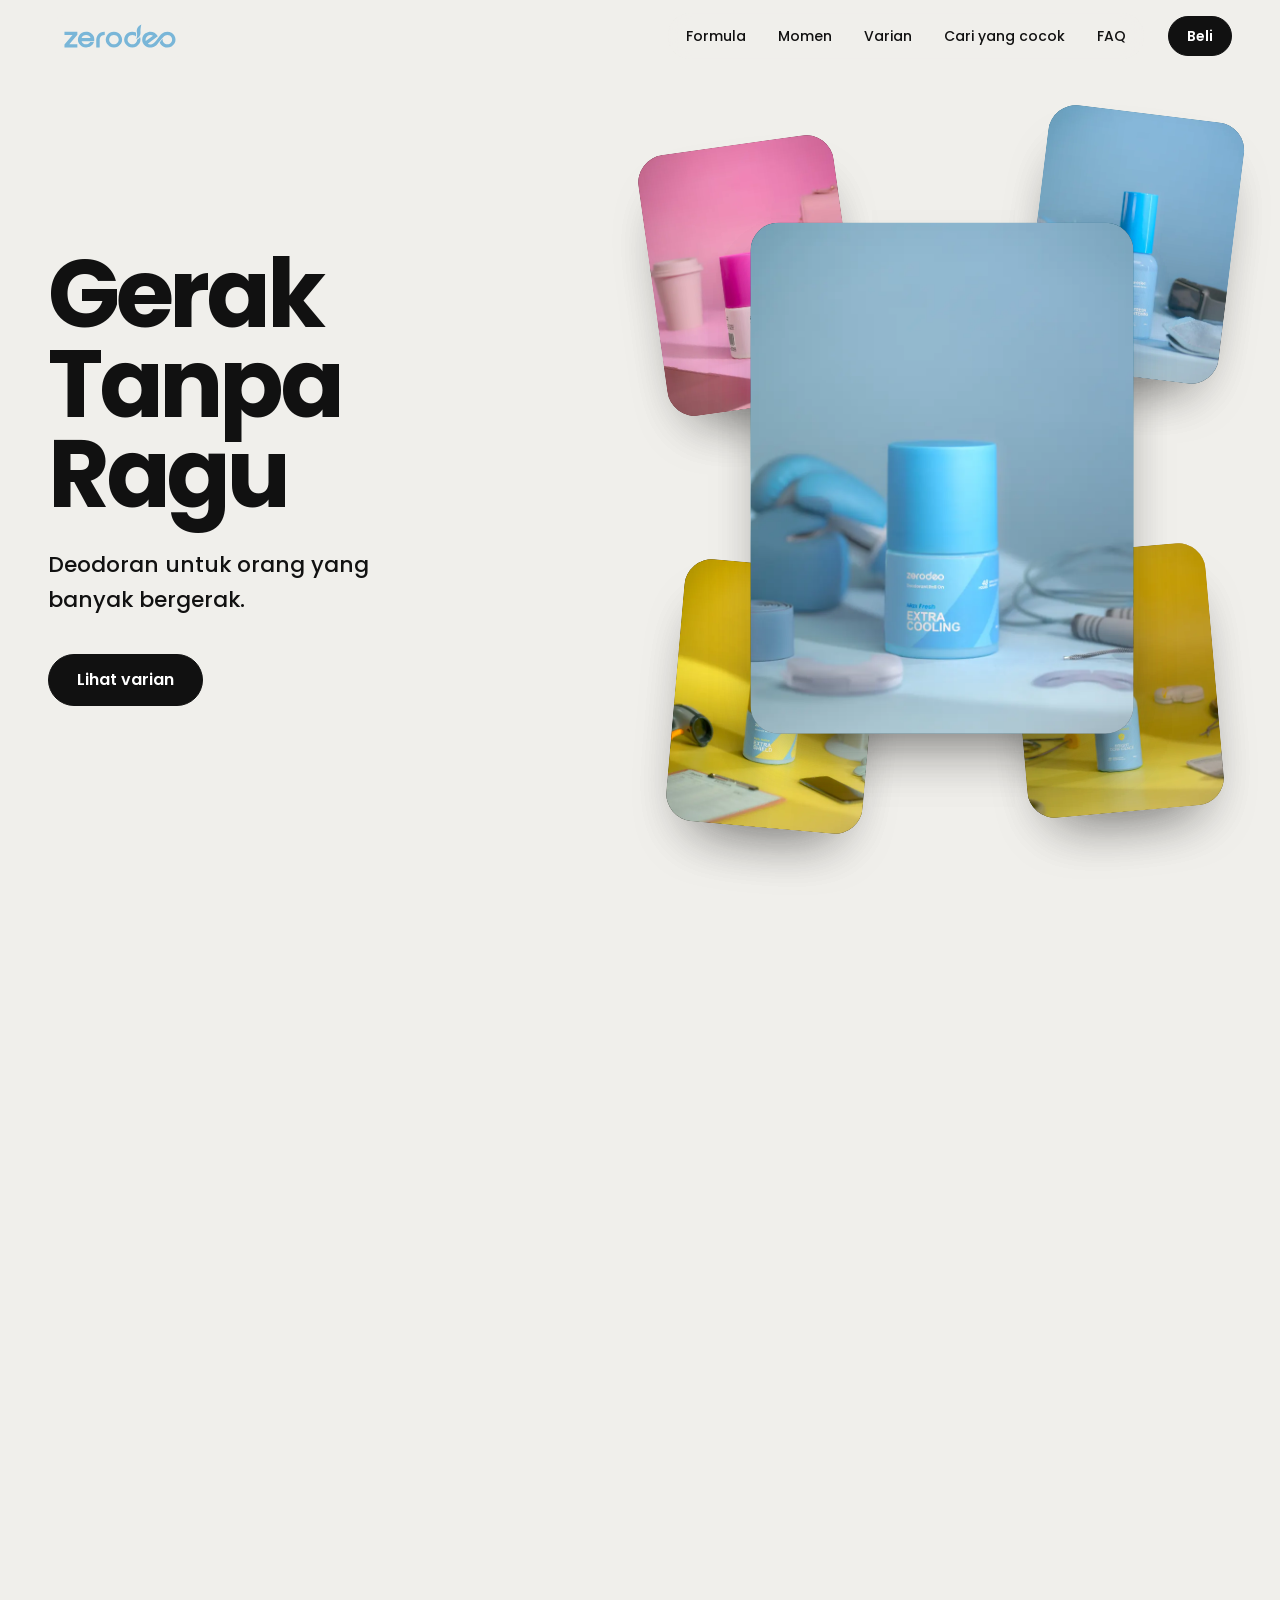
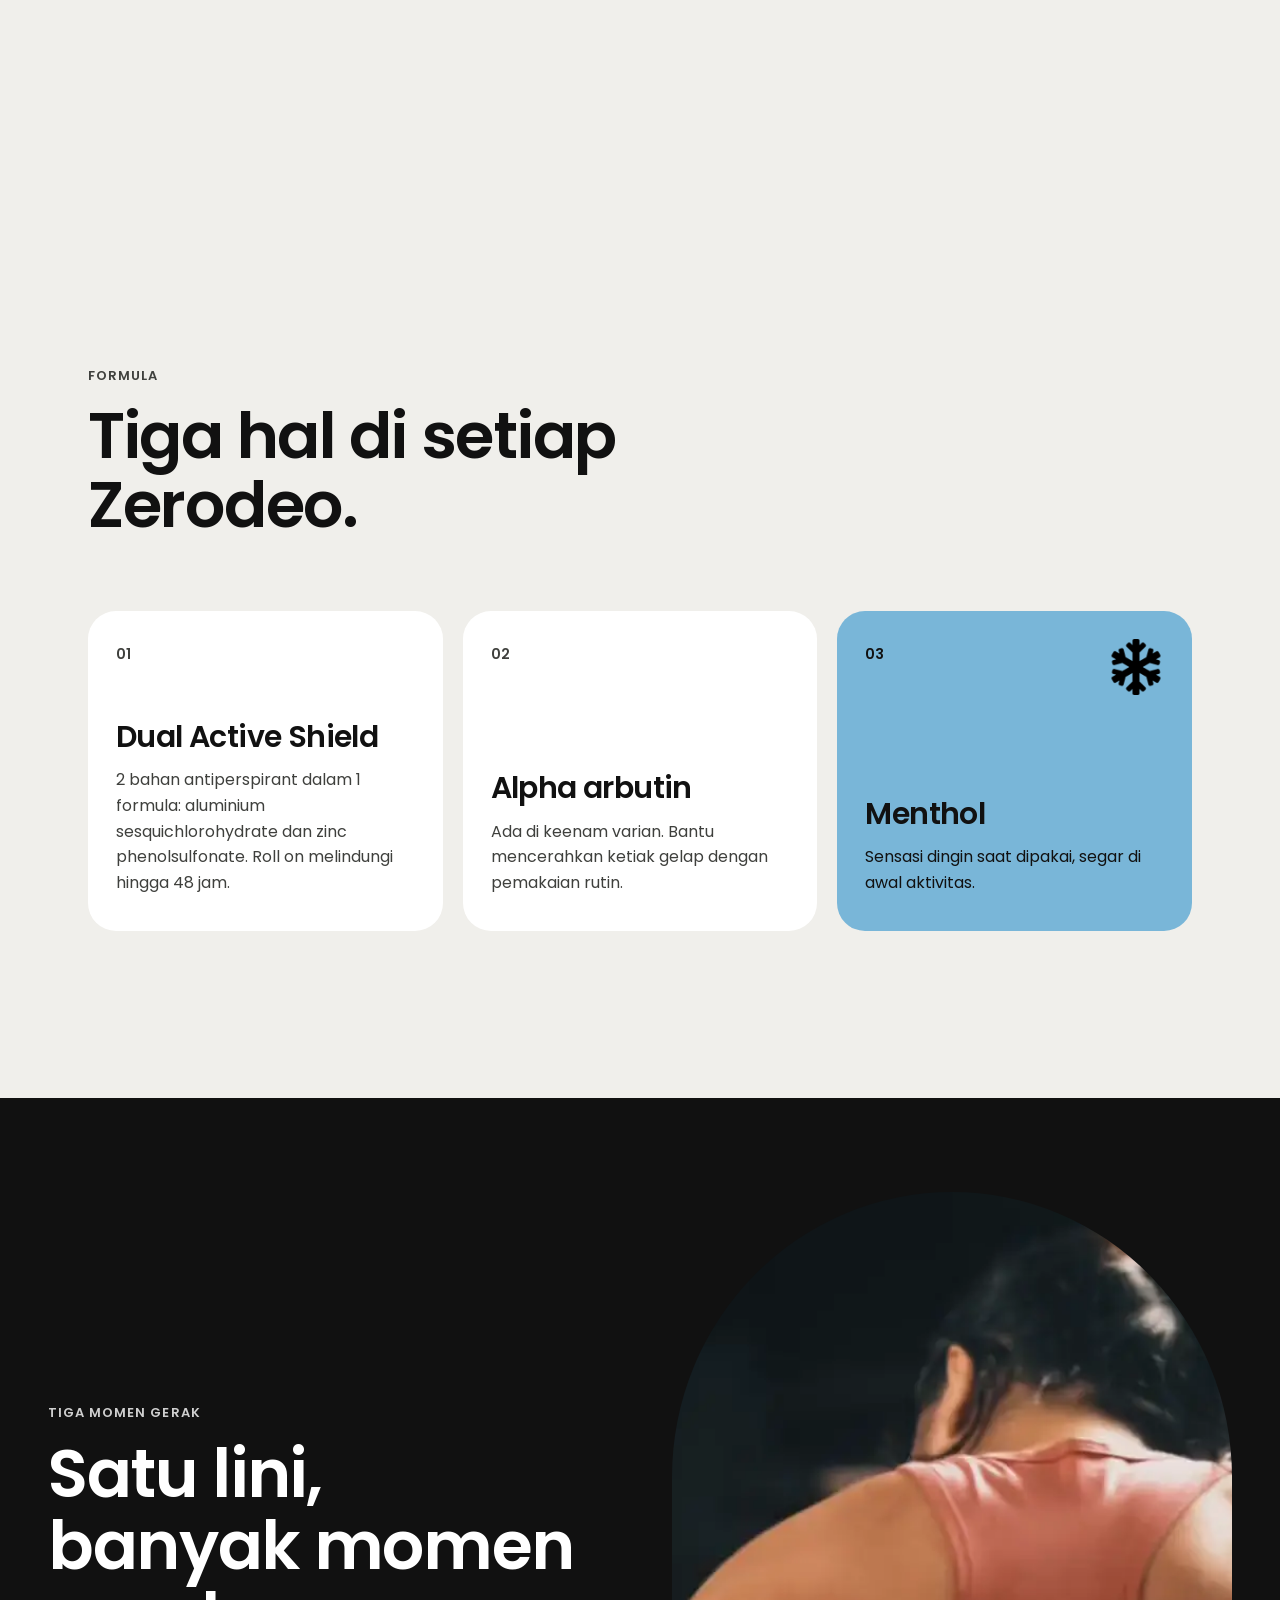
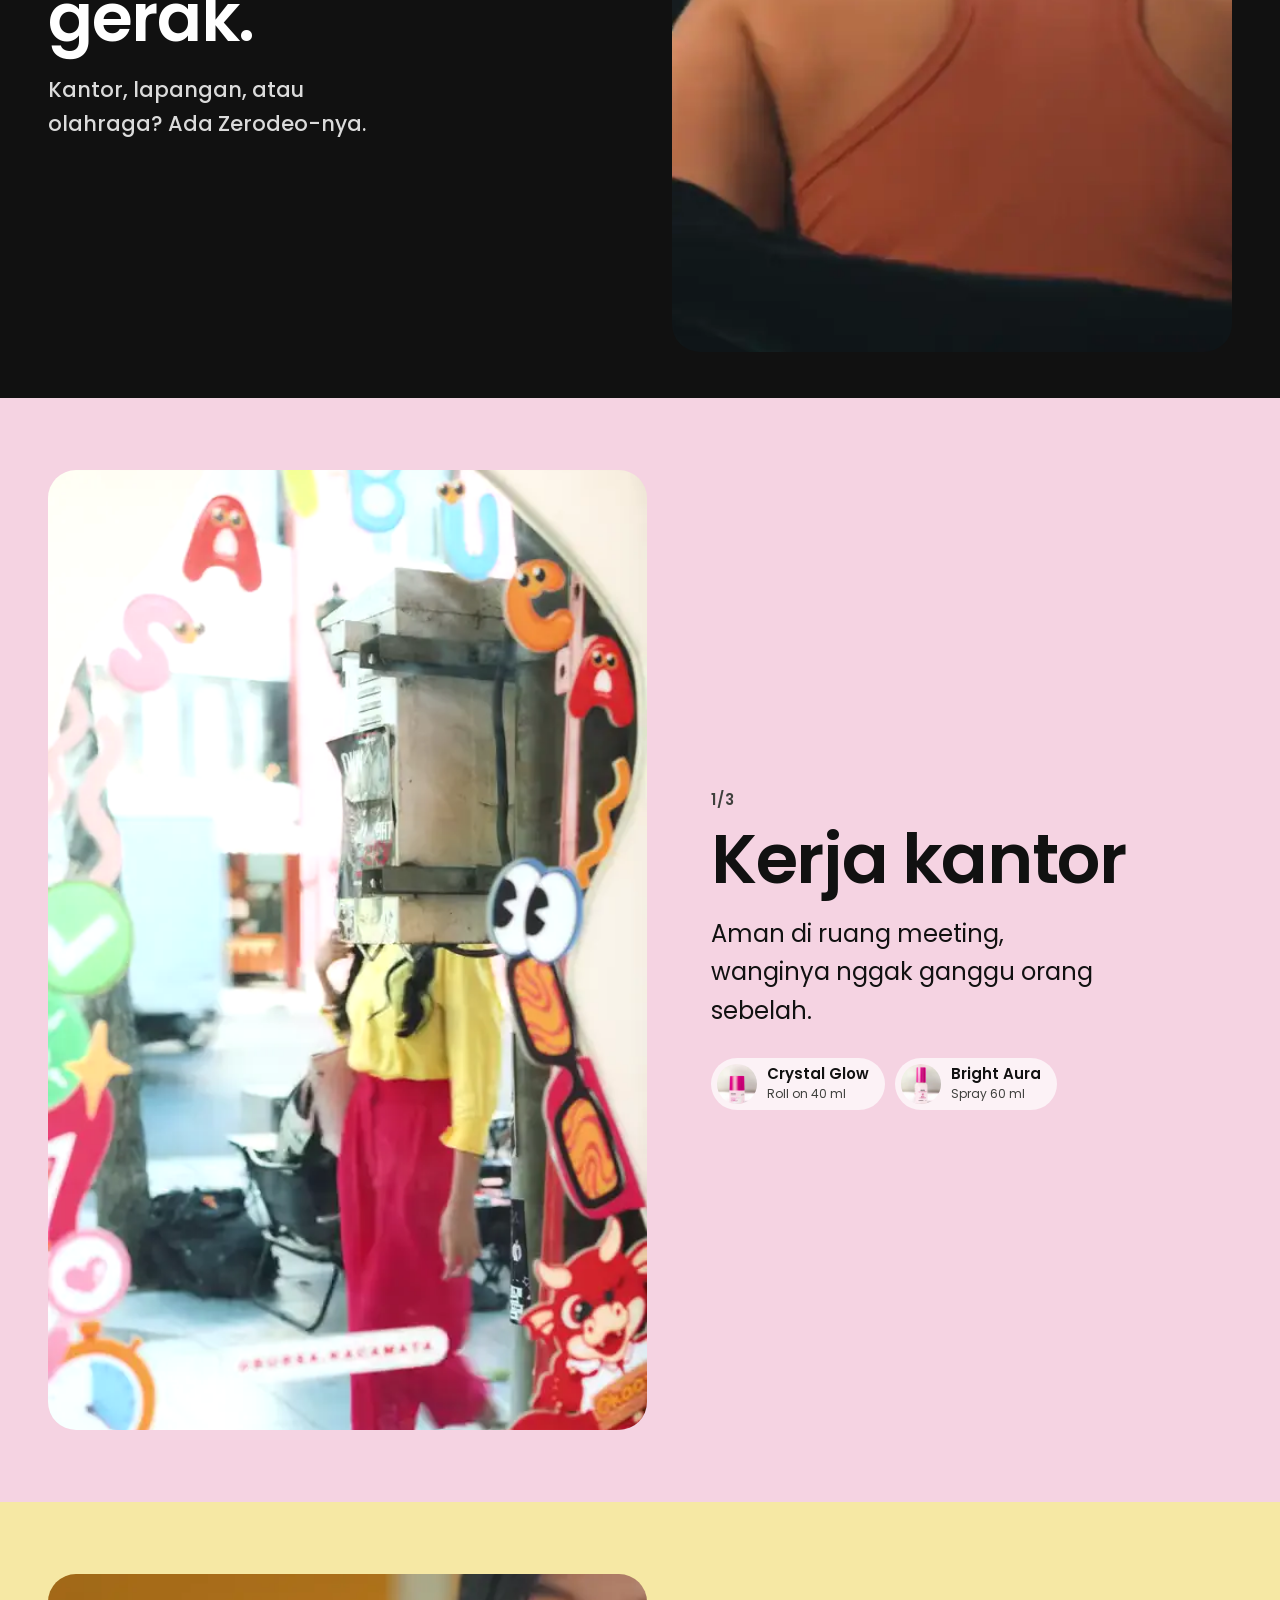
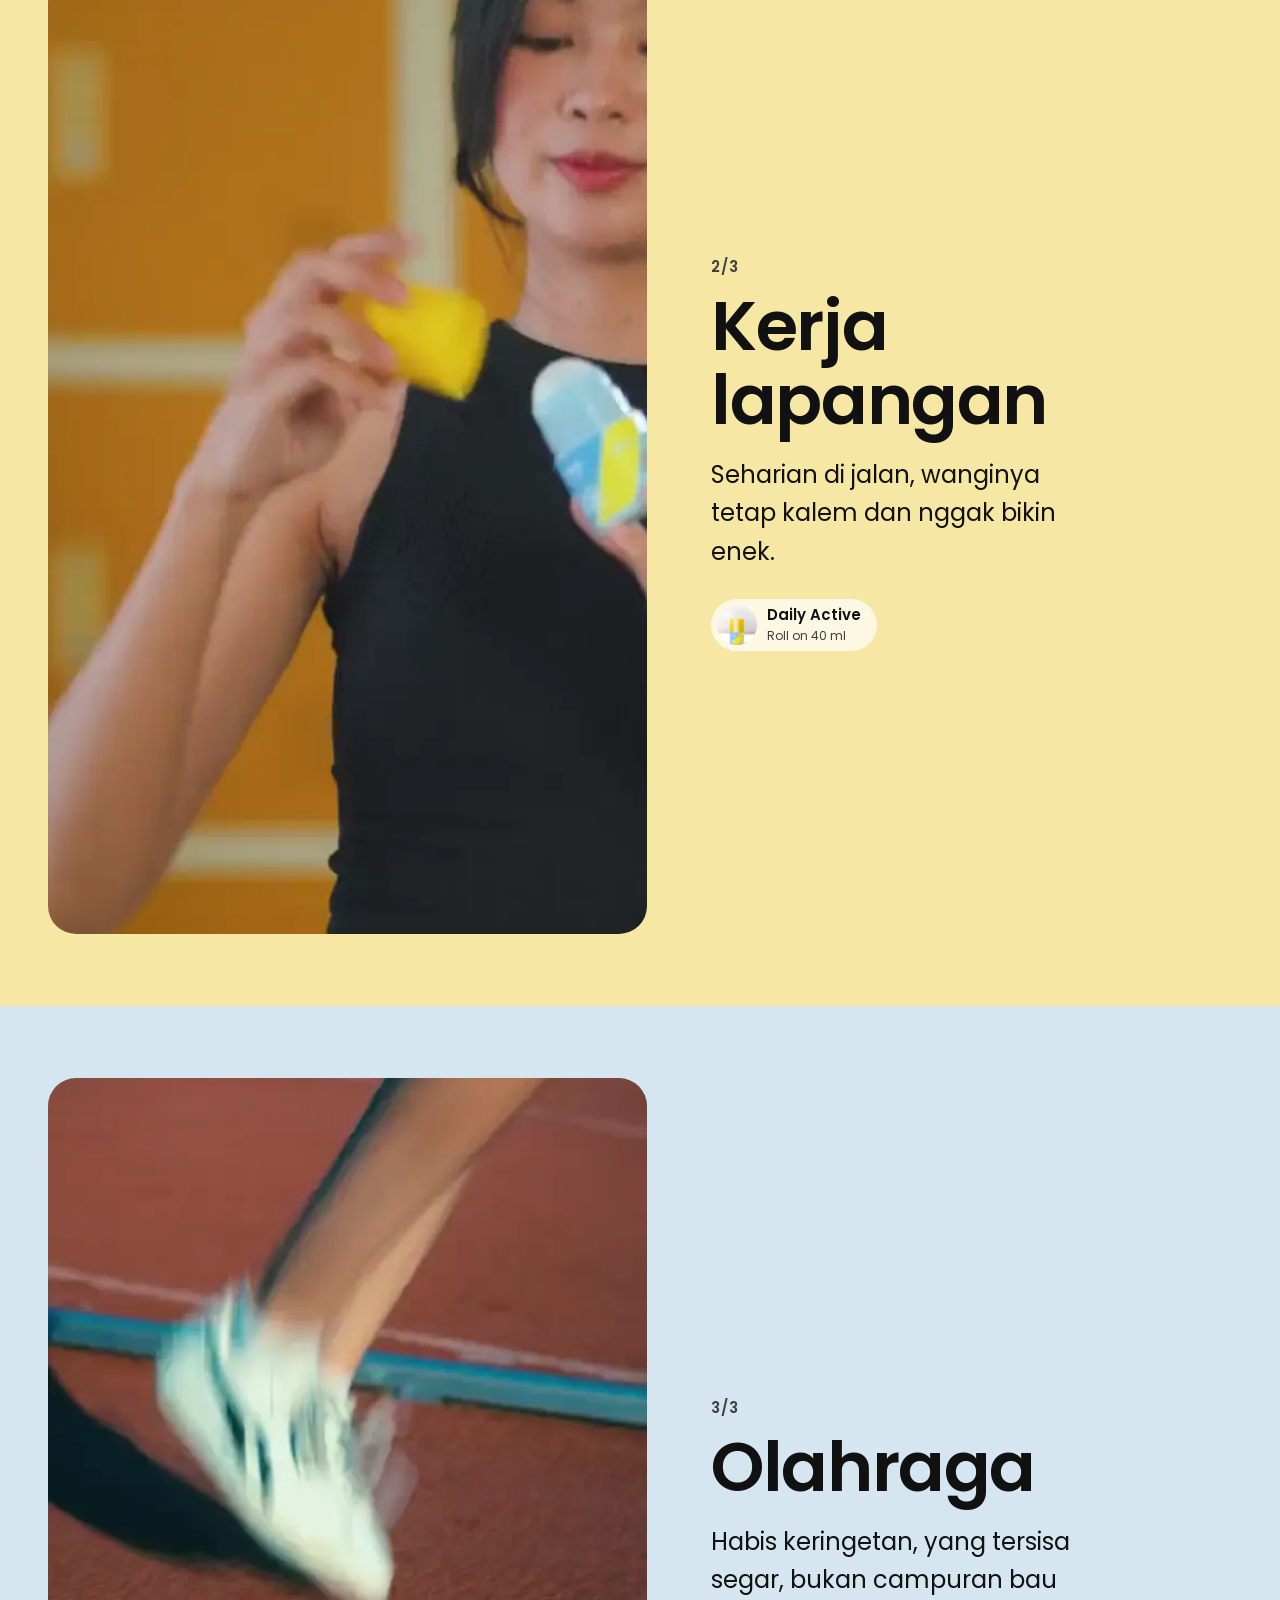
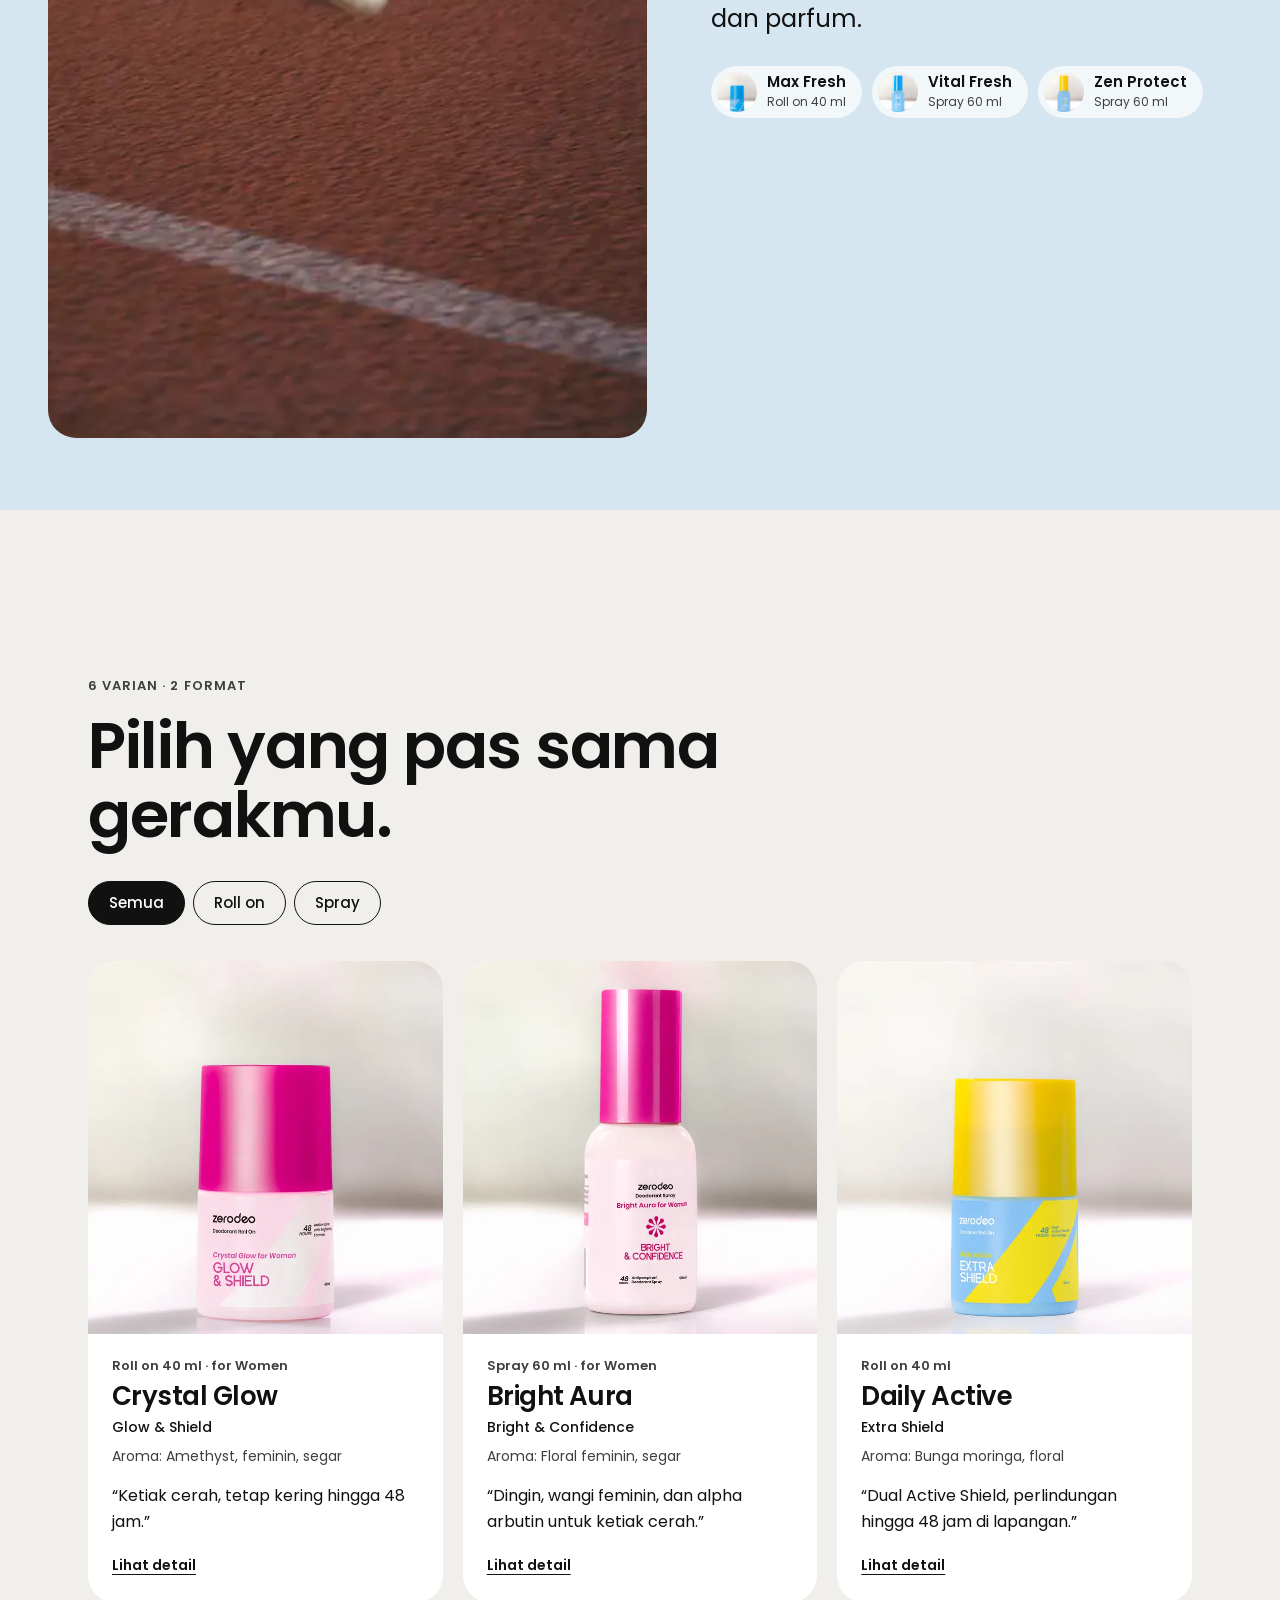
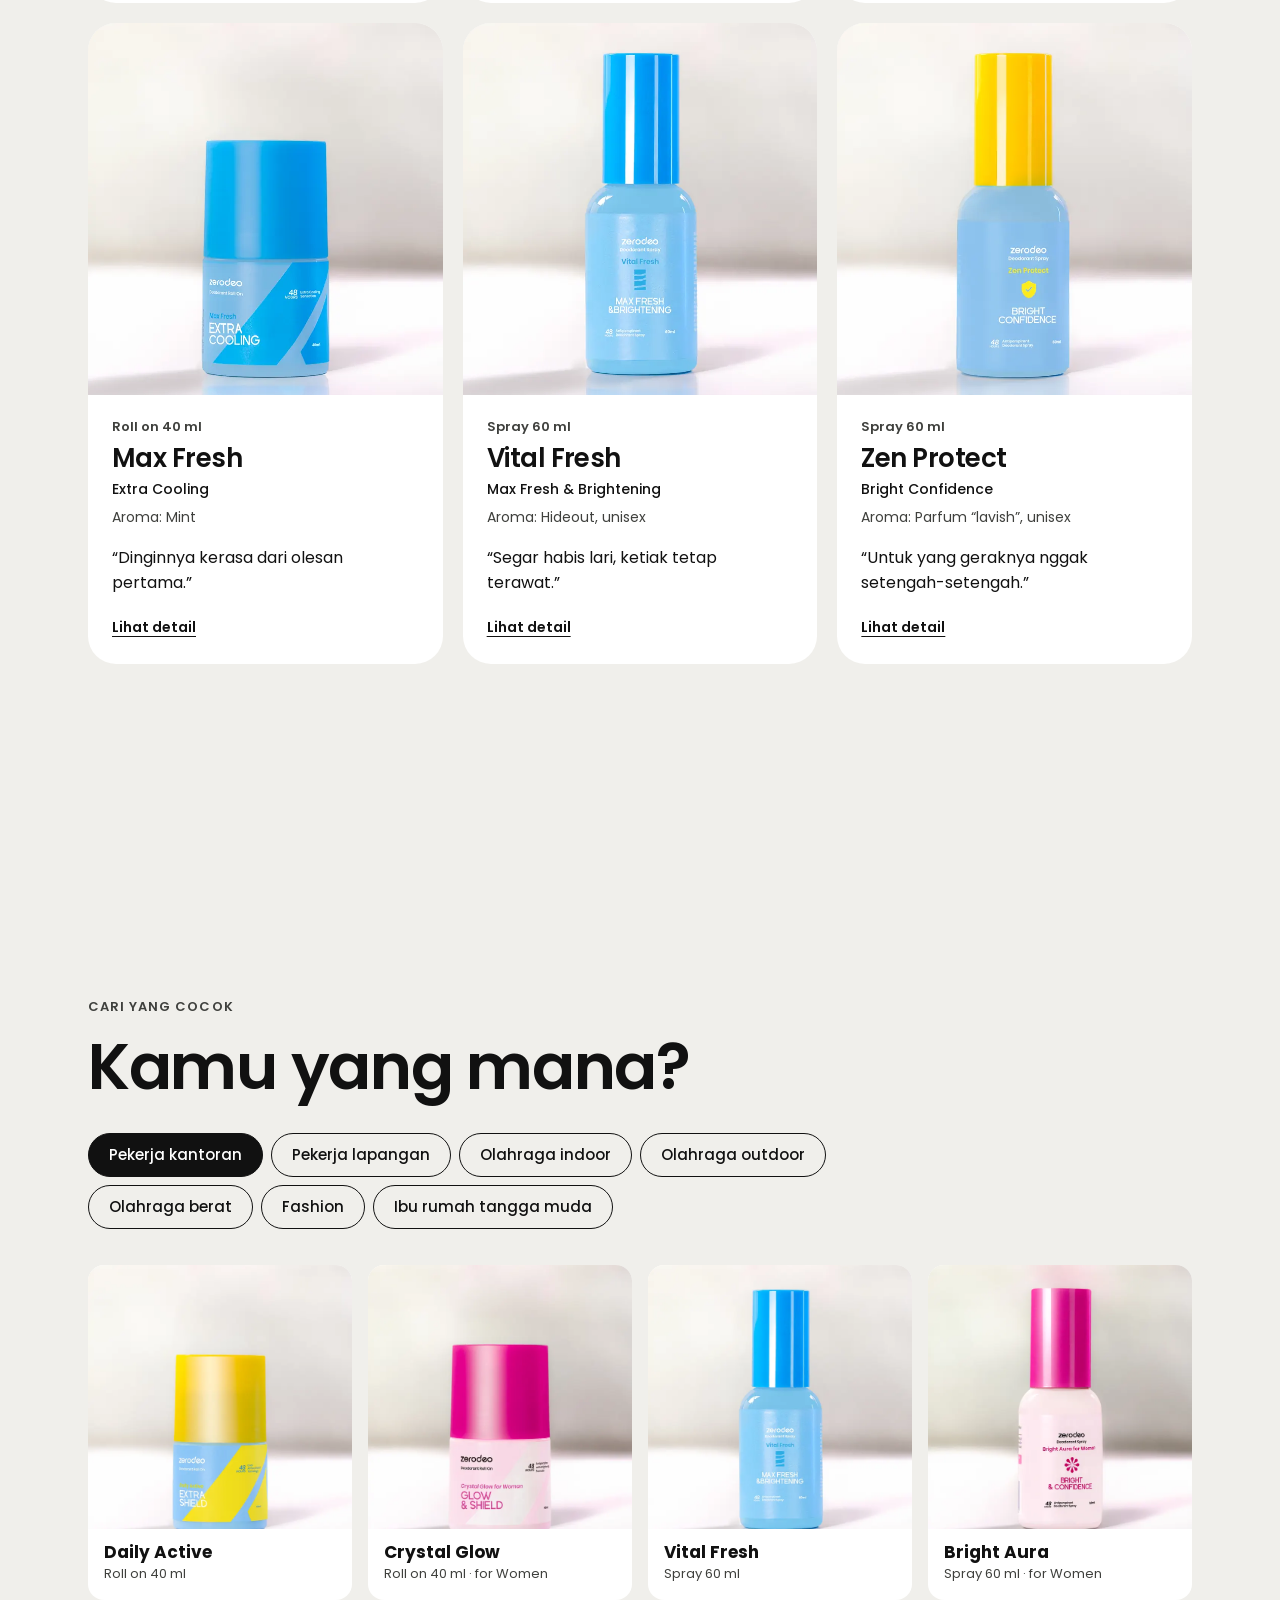
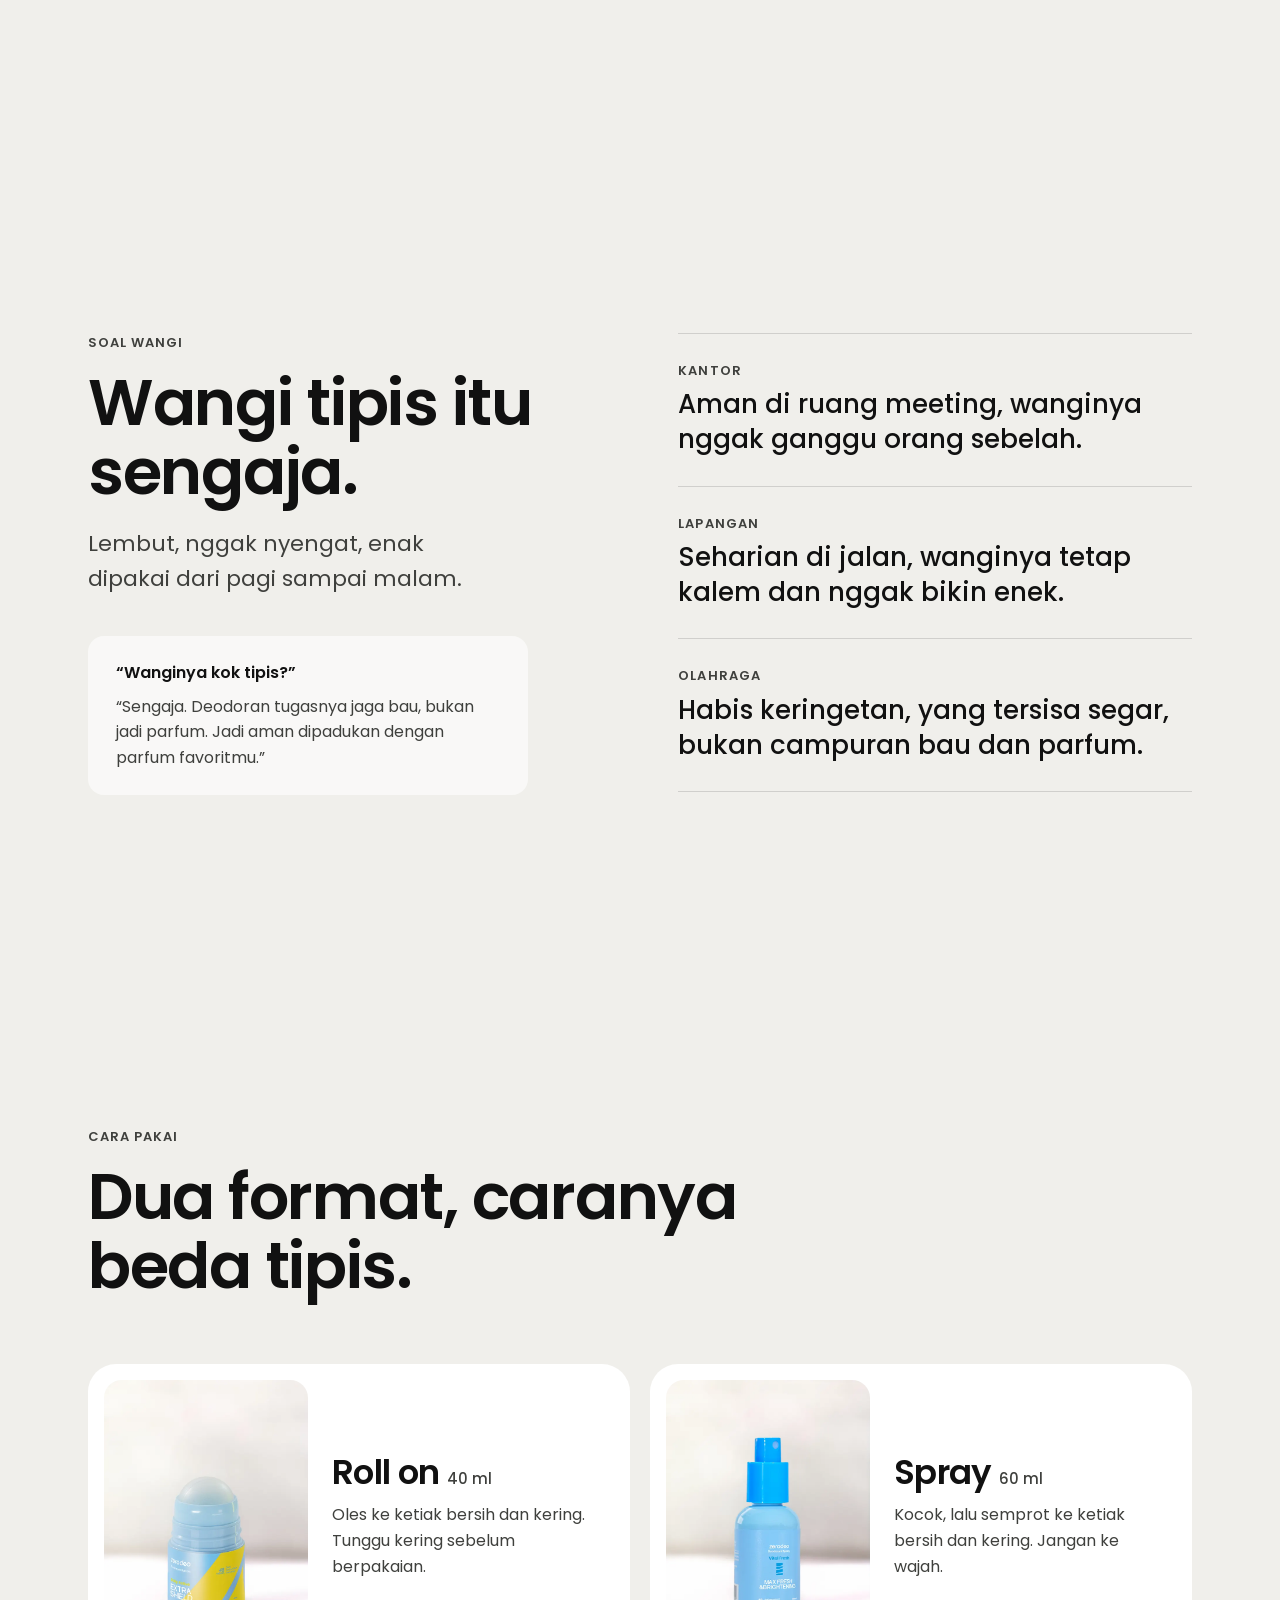
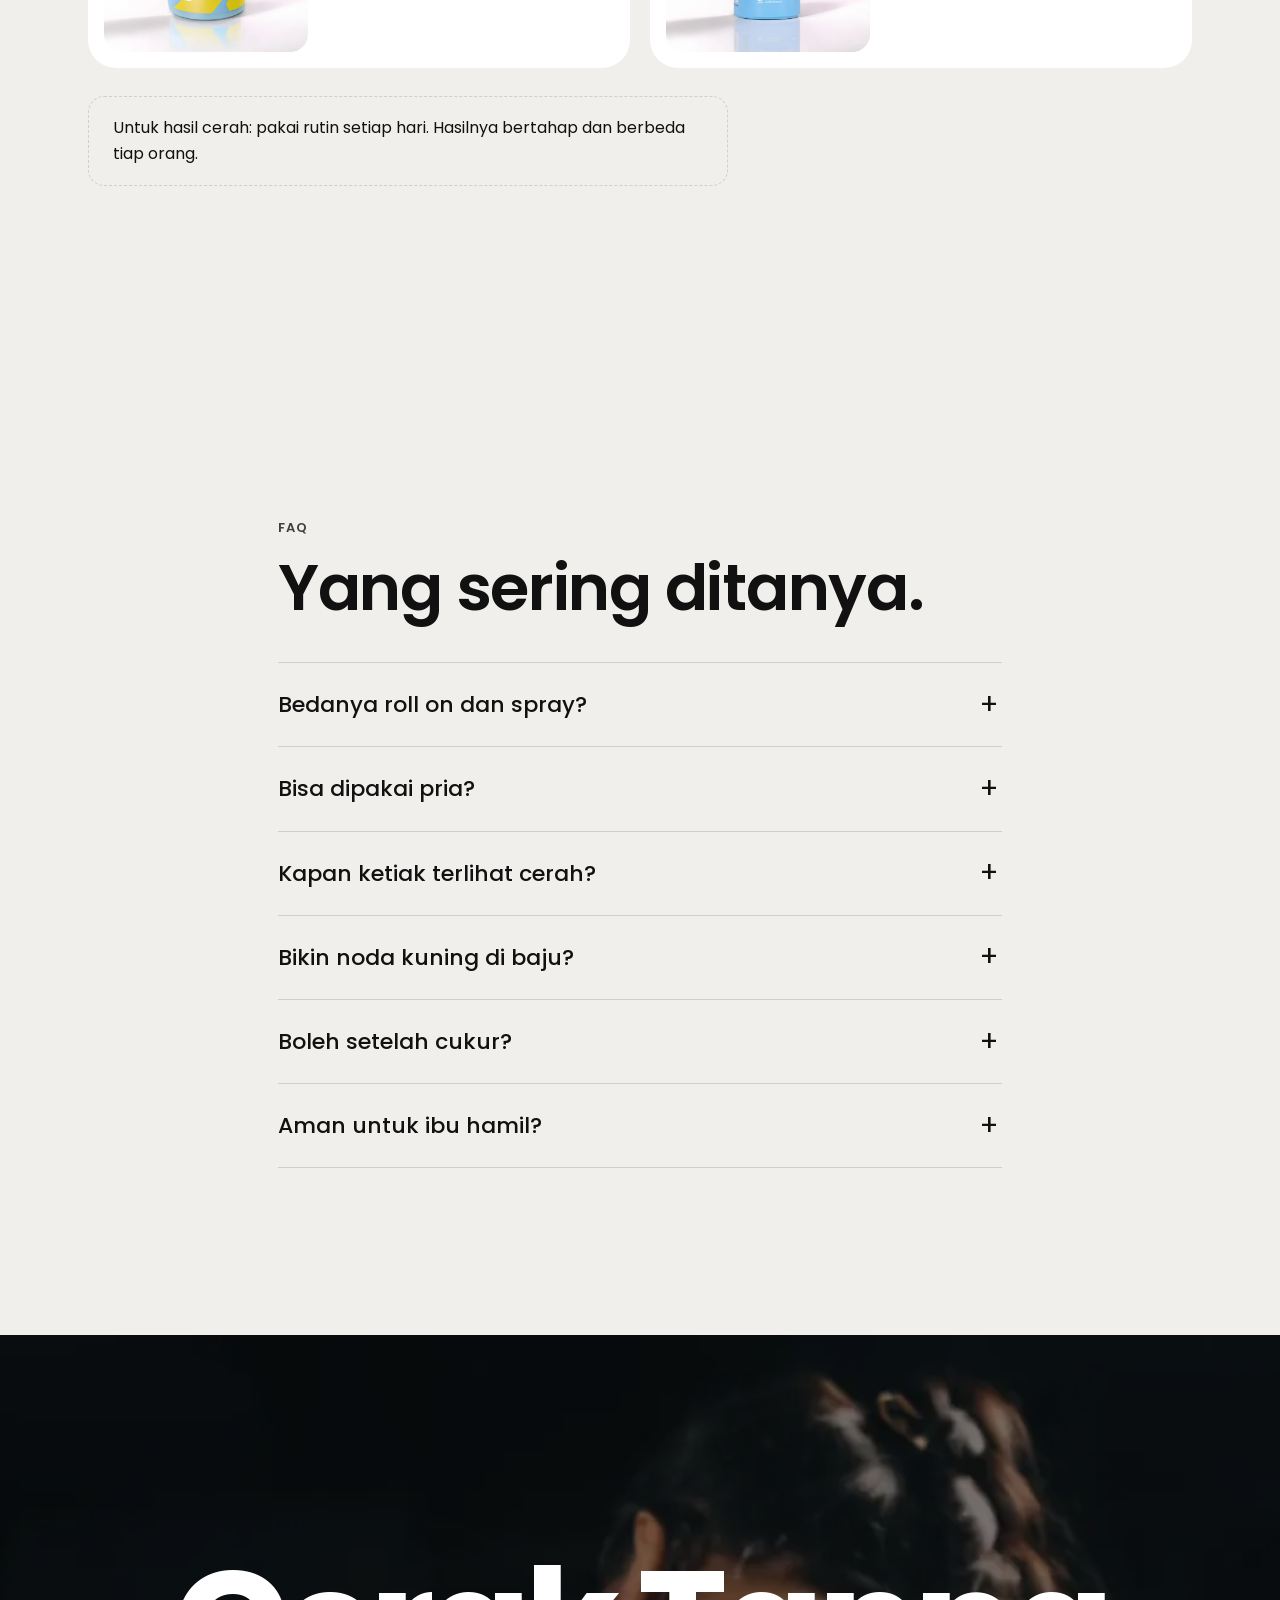
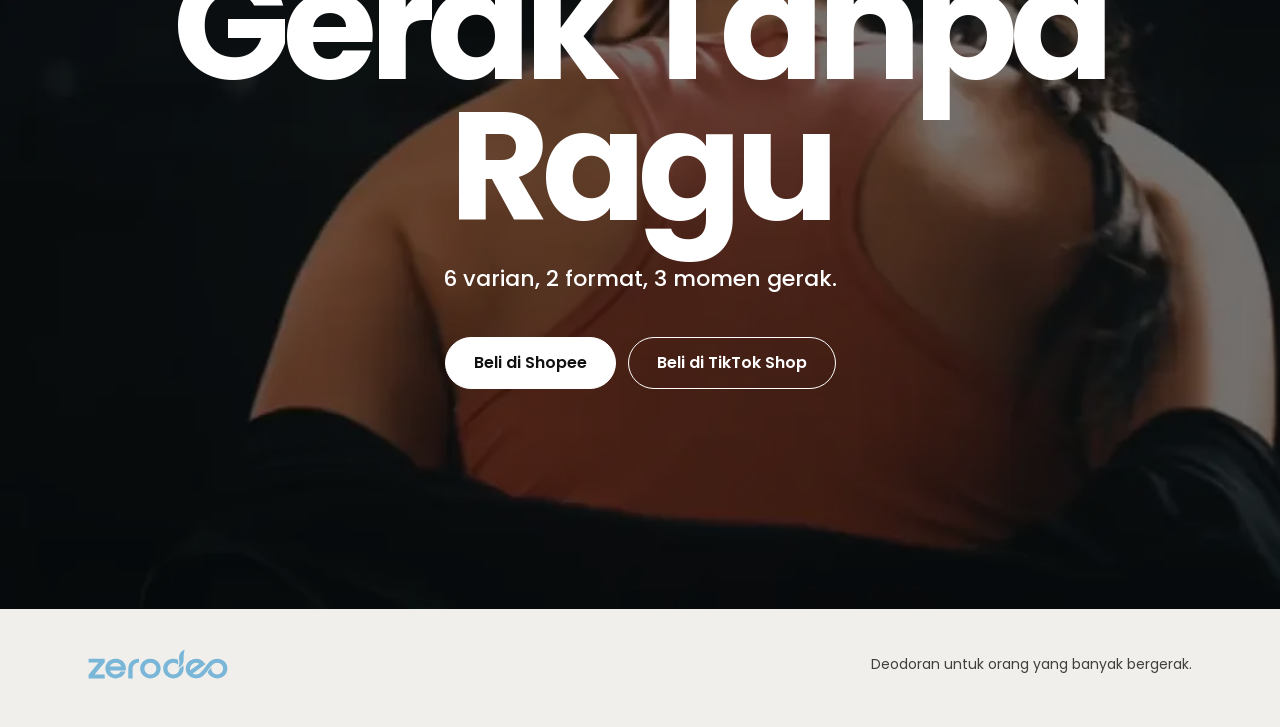
==== commit 11a2915b: "Hero dan reel kanan-kiri, semua produk menyala bersama - Hero: teks di kiri, produk di kanan. Ukuran" ====
--- a/index.html
+++ b/index.html
@@ -41,23 +41,30 @@
     <!-- 1. Hero: siluet menyala, lalu foto lain masuk dari samping -->
     <section class="hero" data-bg="#F0EFEB" aria-labelledby="hero-title">
       <div class="hero-stage">
-        <h1 id="hero-title" class="hero-title">Gerak Tanpa Ragu</h1>
+        <div class="hero-copy">
+          <h1 id="hero-title" class="hero-title">Gerak Tanpa Ragu</h1>
+          <p class="hero-line">Deodoran untuk orang yang banyak bergerak.</p>
+          <div class="hero-foot">
+            <a class="btn btn-dark" href="#varian">Lihat varian</a>
+          </div>
+        </div>
 
         <div class="hero-layers">
           <figure class="layer layer-a" data-dir="-1" data-speed="1.4">
-            <img src="img/scene/crystal-glow-1-500.webp" width="500" height="666" alt="Zerodeo Crystal Glow roll on di meja kerja berlatar pink">
+            <img class="hero-siluet" src="img/scene/crystal-glow-1-siluet-500.webp" width="500" height="666" alt="">
+            <img class="hero-terang" src="img/scene/crystal-glow-1-500.webp" width="500" height="666" alt="Zerodeo Crystal Glow roll on di meja kerja berlatar pink">
           </figure>
           <figure class="layer layer-b" data-dir="-1" data-speed="0.8">
-            <img src="img/scene/daily-active-3-500.webp" width="500" height="666" alt="Zerodeo Daily Active roll on berlatar kuning dengan helm proyek">
-          </figure>
-          <figure class="layer layer-e" data-dir="-1" data-speed="1.1">
-            <img src="img/scene/bright-aura-3-500.webp" width="500" height="666" alt="Zerodeo Bright Aura spray di meja kantor yang terang">
+            <img class="hero-siluet" src="img/scene/daily-active-3-siluet-500.webp" width="500" height="666" alt="">
+            <img class="hero-terang" src="img/scene/daily-active-3-500.webp" width="500" height="666" alt="Zerodeo Daily Active roll on berlatar kuning dengan helm proyek">
           </figure>
           <figure class="layer layer-c" data-dir="1" data-speed="1.2">
-            <img src="img/scene/vital-fresh-2-500.webp" width="500" height="666" alt="Zerodeo Vital Fresh spray dengan sepatu lari">
+            <img class="hero-siluet" src="img/scene/vital-fresh-2-siluet-500.webp" width="500" height="666" alt="">
+            <img class="hero-terang" src="img/scene/vital-fresh-2-500.webp" width="500" height="666" alt="Zerodeo Vital Fresh spray dengan sepatu lari">
           </figure>
           <figure class="layer layer-d" data-dir="1" data-speed="0.7">
-            <img src="img/scene/zen-protect-2-500.webp" width="500" height="666" alt="Zerodeo Zen Protect spray berlatar kuning dengan sarung tinju">
+            <img class="hero-siluet" src="img/scene/zen-protect-2-siluet-500.webp" width="500" height="666" alt="">
+            <img class="hero-terang" src="img/scene/zen-protect-2-500.webp" width="500" height="666" alt="Zerodeo Zen Protect spray berlatar kuning dengan sarung tinju">
           </figure>
 
           <figure class="layer-main">
@@ -66,10 +73,6 @@
           </figure>
         </div>
 
-        <div class="hero-foot">
-          <p class="hero-line">Deodoran untuk orang yang banyak bergerak.</p>
-          <a class="btn btn-dark" href="#varian">Lihat varian</a>
-        </div>
       </div>
     </section>
 
@@ -99,18 +102,18 @@
       </div>
     </section>
 
-    <!-- 3a. Reel: jendela lengkung yang membesar jadi video penuh -->
+    <!-- 3a. Reel: kiri teks, kanan video dalam jendela lengkung -->
     <section class="reel" id="momen" data-bg="#111111" aria-labelledby="reel-title">
       <div class="reel-stage">
+        <div class="reel-text">
+          <p class="eyebrow">Tiga momen gerak</p>
+          <h2 id="reel-title" class="h2">Satu lini, banyak momen gerak.</h2>
+          <p class="reel-sub">Kantor, lapangan, atau olahraga? Ada Zerodeo-nya.</p>
+        </div>
         <div class="reel-window">
           <video class="reel-video" data-autoplay muted loop playsinline preload="none" poster="img/video/reel-poster.webp" aria-label="Cuplikan orang bergerak: kantor, gudang, dan ring tinju">
             <source src="img/video/reel.mp4" type="video/mp4">
           </video>
-        </div>
-        <div class="reel-text">
-          <p class="eyebrow">Tiga momen gerak</p>
-          <h2 id="reel-title" class="h2">Satu lini, banyak momen gerak.</h2>
-          <p class="reel-sub">Kantor, lapangan, atau olahraga? Ada Zerodeo-nya.</p>
         </div>
       </div>
     </section>
--- a/css/style.css
+++ b/css/style.css
@@ -93,60 +93,62 @@
   .site-header .btn { margin-left: auto; }
 }
 
-/* 1. Hero */
-.hero { position: relative; height: 230vh; }
+/* 1. Hero: kiri teks, kanan produk. Ukuran produk mengikuti kotaknya sendiri (container query). */
+.hero { position: relative; height: 200vh; }
 .hero-stage {
   position: sticky; top: 0; height: 100vh; height: 100svh; overflow: hidden;
-  display: grid; grid-template-rows: auto 1fr auto; justify-items: center;
-  padding: calc(var(--header-h) + 2vh) var(--gutter) 4vh;
-}
+  width: min(1280px, 100%); margin: 0 auto;
+  display: grid; grid-template-columns: 1fr 1.05fr; align-items: center; gap: clamp(24px, 4vw, 64px);
+  padding: calc(var(--header-h) + 16px) var(--gutter) 32px;
+}
+.hero-copy { position: relative; z-index: 4; }
 .hero-title {
-  position: relative; z-index: 1;
-  font-size: clamp(44px, 9.4vw, 148px); font-weight: 700; letter-spacing: -.045em;
-  text-align: center; white-space: nowrap; line-height: .95;
-}
-.hero-layers { position: relative; width: 100%; height: 100%; }
+  font-size: clamp(48px, 7.4vw, 124px); font-weight: 700; letter-spacing: -.045em; line-height: .95;
+  max-width: 7ch;
+}
+.hero-line { margin-top: clamp(18px, 2.4vw, 28px); font-size: clamp(17px, 1.7vw, 22px); font-weight: 500; max-width: 24ch; }
+.hero-foot { margin-top: clamp(24px, 3vw, 36px); }
+.hero-layers { position: relative; height: 100%; max-height: 760px; container-type: size; }
 .layer-main {
-  position: absolute; z-index: 3; left: 50%; top: 50%;
-  height: min(100%, 560px); aspect-ratio: 1200 / 1668;
-  transform: translate(-50%, -50%);
+  position: absolute; z-index: 3; left: 50%; top: 50%; translate: -50% -50%;
+  width: min(66cqw, 88cqh * .75); aspect-ratio: 3 / 4;
 }
 .layer-main img, .layer img {
   width: 100%; height: 100%; object-fit: cover; border-radius: var(--radius);
-  box-shadow: 0 30px 60px -30px rgba(17, 17, 17, .35);
-}
-.layer-main img { position: absolute; inset: 0; }
+  box-shadow: 0 30px 60px -30px rgba(17, 17, 17, .4);
+}
+.layer-main img, .layer img { position: absolute; inset: 0; }
+/* Foto varian lain mengintip dari balik produk utama */
+.layer { position: absolute; z-index: 2; aspect-ratio: 3 / 4; width: min(34cqw, 36cqh * .75); }
+.layer-a { left: 0;  top: 6%;     rotate: -8deg; }
+.layer-b { left: 4%; bottom: 4%;  rotate: 5deg; }
+.layer-c { right: 0; top: 2%;     rotate: 7deg; }
+.layer-d { right: 3%; bottom: 6%; rotate: -5deg; }
 
 /* Lampu mati: hero gelap, produk tinggal siluet. Kelas dilepas JS sehingga lampu menyala. */
 .hero { transition: background-color 1.6s ease; }
 .hero-title, .hero-line { transition: color 1.6s ease; }
 .hero-terang { transition: opacity 1.8s ease .1s; }
+/* Semua produk menyala, berurutan sedikit: tengah dulu, lalu kiri-kanan */
+.layer-a .hero-terang, .layer-c .hero-terang { transition-delay: .35s; }
+.layer-b .hero-terang, .layer-d .hero-terang { transition-delay: .6s; }
 .hero-foot .btn { transition: background-color 1.6s ease, color 1.6s ease, border-color 1.6s ease, transform .25s ease; }
 .lights-off .hero { background-color: #0B1014; }
 .lights-off .hero-title, .lights-off .hero-line { color: var(--cloud); }
 .lights-off .hero-terang { opacity: 0; }
 .lights-off .hero-foot .btn-dark { background: var(--cloud); color: var(--ink); border-color: var(--cloud); }
-.layer { position: absolute; z-index: 2; aspect-ratio: 600 / 834; width: clamp(110px, 13vw, 210px); }
-.layer-a { left: 4%;  top: 2%;    rotate: -5deg; }
-.layer-b { left: 12%; bottom: 0;  rotate: 4deg; width: clamp(96px, 11vw, 180px); }
-.layer-e { left: 25%; top: 20%;   rotate: -2deg; width: clamp(90px, 10vw, 160px); z-index: 1; }
-.layer-c { right: 4%; top: 0;     rotate: 5deg; }
-.layer-d { right: 13%; bottom: 2%; rotate: -4deg; width: clamp(96px, 11vw, 180px); }
-.hero-foot { display: flex; align-items: center; gap: 24px; flex-wrap: wrap; justify-content: center; z-index: 4; }
-.hero-line { font-size: clamp(17px, 1.8vw, 22px); font-weight: 500; }
-
-@media (max-width: 700px) {
-  .hero-stage { padding-top: calc(var(--header-h) + 16px); }
-  .hero-title { font-size: clamp(40px, 12.4vw, 64px); white-space: normal; max-width: 7ch; }
-  .layer-main { height: min(80%, 400px); }
-  .layer { width: 26vw; }
-  .layer-a { left: -4%; top: 4%; }
-  .layer-c { right: -4%; top: 0; }
-  .layer-b { left: -2%; bottom: 0; width: 24vw; }
-  .layer-d { right: -2%; bottom: 4%; width: 24vw; }
-  .layer-e { display: none; }
-  .hero-foot { flex-direction: column; gap: 14px; text-align: center; }
-  .hero-line { max-width: 22ch; }
+
+/* HP: teks di atas, produk di bawah */
+@media (max-width: 760px) {
+  .hero-stage {
+    grid-template-columns: 1fr; grid-template-rows: auto 1fr; gap: 12px; text-align: center;
+    padding-top: calc(var(--header-h) + 12px); padding-bottom: 20px;
+  }
+  .hero-title { font-size: clamp(40px, 12vw, 60px); max-width: none; }
+  .hero-line { margin: 12px auto 0; font-size: 16px; }
+  .hero-foot { margin-top: 18px; }
+  .layer-main { width: min(62cqw, 92cqh * .75); }
+  .layer { width: min(36cqw, 40cqh * .75); }
 }
 
 /* 2. Formula */
@@ -170,19 +172,27 @@
 }
 
 /* 3. Momen */
-/* 3a. Reel: jendela lengkung yang membesar jadi video penuh */
+/* 3a. Reel: kiri teks, kanan video dalam jendela lengkung yang membesar */
 .reel { position: relative; background: #111; color: #fff; }
-.reel-stage { position: relative; height: 100vh; height: 100svh; overflow: hidden; display: grid; place-items: center; }
-.reel-window { position: absolute; inset: 0; }
-.reel-window::after {
-  content: ""; position: absolute; inset: 0;
-  background: linear-gradient(180deg, rgba(0, 0, 0, .25), rgba(0, 0, 0, .55));
+.reel-stage {
+  position: relative; height: 100vh; height: 100svh; overflow: hidden;
+  width: min(1280px, 100%); margin: 0 auto;
+  display: grid; grid-template-columns: 1fr 1fr; align-items: center; gap: clamp(24px, 5vw, 80px);
+  padding: calc(var(--header-h) + 16px) var(--gutter) 40px;
+}
+.reel-text .eyebrow { color: rgba(255, 255, 255, .8); }
+.reel-text .h2 { max-width: 12ch; font-size: clamp(36px, 5.2vw, 80px); }
+.reel-sub { margin-top: 20px; font-size: clamp(17px, 1.7vw, 21px); font-weight: 500; max-width: 26ch; color: rgba(255, 255, 255, .85); }
+.reel-window {
+  justify-self: center; height: 100%; max-height: 760px; aspect-ratio: 3 / 4; max-width: 100%;
+  border-radius: 50% 50% 28px 28px / 37.5% 37.5% 28px 28px; /* atas setengah lingkaran */ overflow: hidden; background: #222;
 }
 .reel-video { width: 100%; height: 100%; object-fit: cover; display: block; }
-.reel-text { position: relative; z-index: 2; text-align: center; padding: 0 var(--gutter); }
-.reel-text .eyebrow { color: rgba(255, 255, 255, .85); }
-.reel-text .h2 { margin: 0 auto; max-width: 14ch; font-size: clamp(36px, 6.4vw, 92px); }
-.reel-sub { margin-top: 18px; font-size: clamp(17px, 1.8vw, 21px); font-weight: 500; }
+@media (max-width: 760px) {
+  .reel-stage { grid-template-columns: 1fr; grid-template-rows: auto 1fr; text-align: center; gap: 20px; }
+  .reel-text .h2, .reel-sub { margin-left: auto; margin-right: auto; }
+  .reel-window { height: 100%; }
+}
 .momen-stage { position: relative; }
 .momen-progress { display: none; }
 .momen-panel {
@@ -374,4 +384,5 @@
   .hero { height: auto; }
   .hero-stage { position: relative; min-height: 100svh; height: auto; }
   .hero-layers { min-height: 60vh; }
-}
+  .reel-stage { height: auto; min-height: 100svh; }
+}
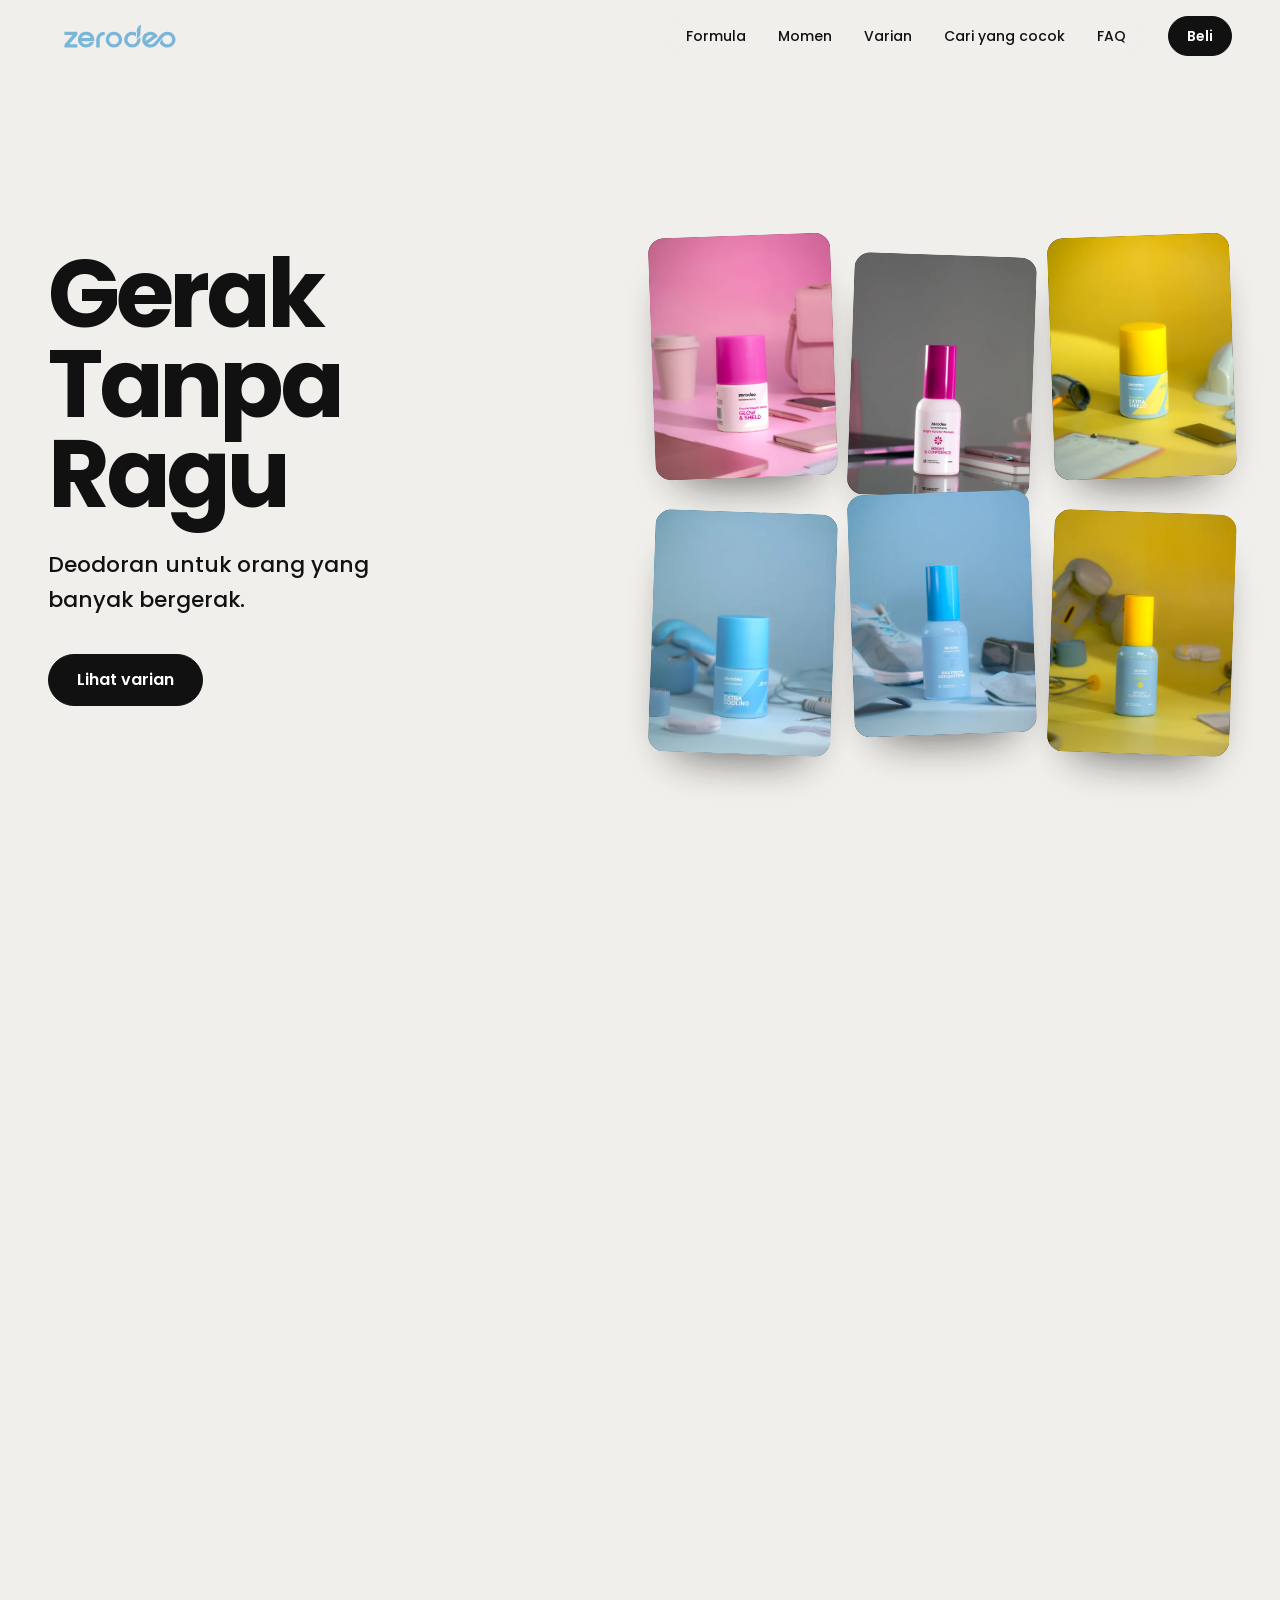
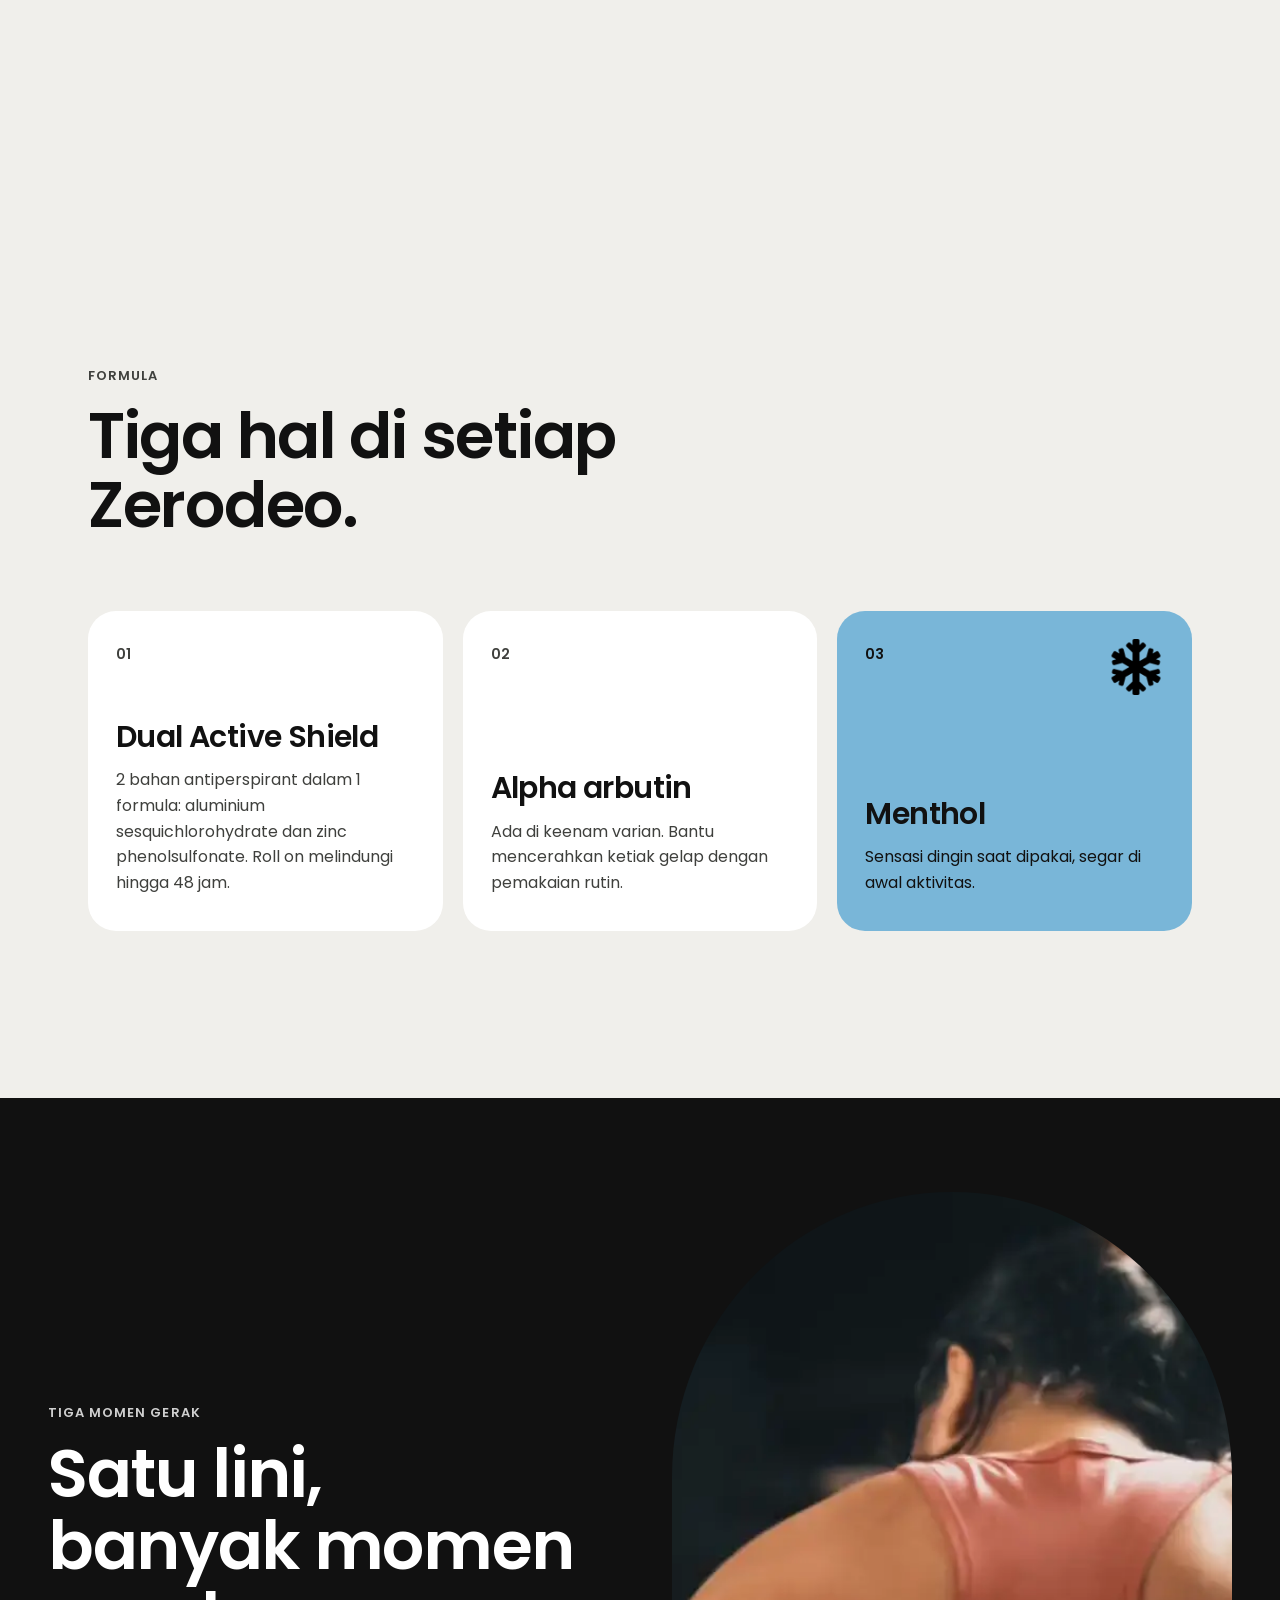
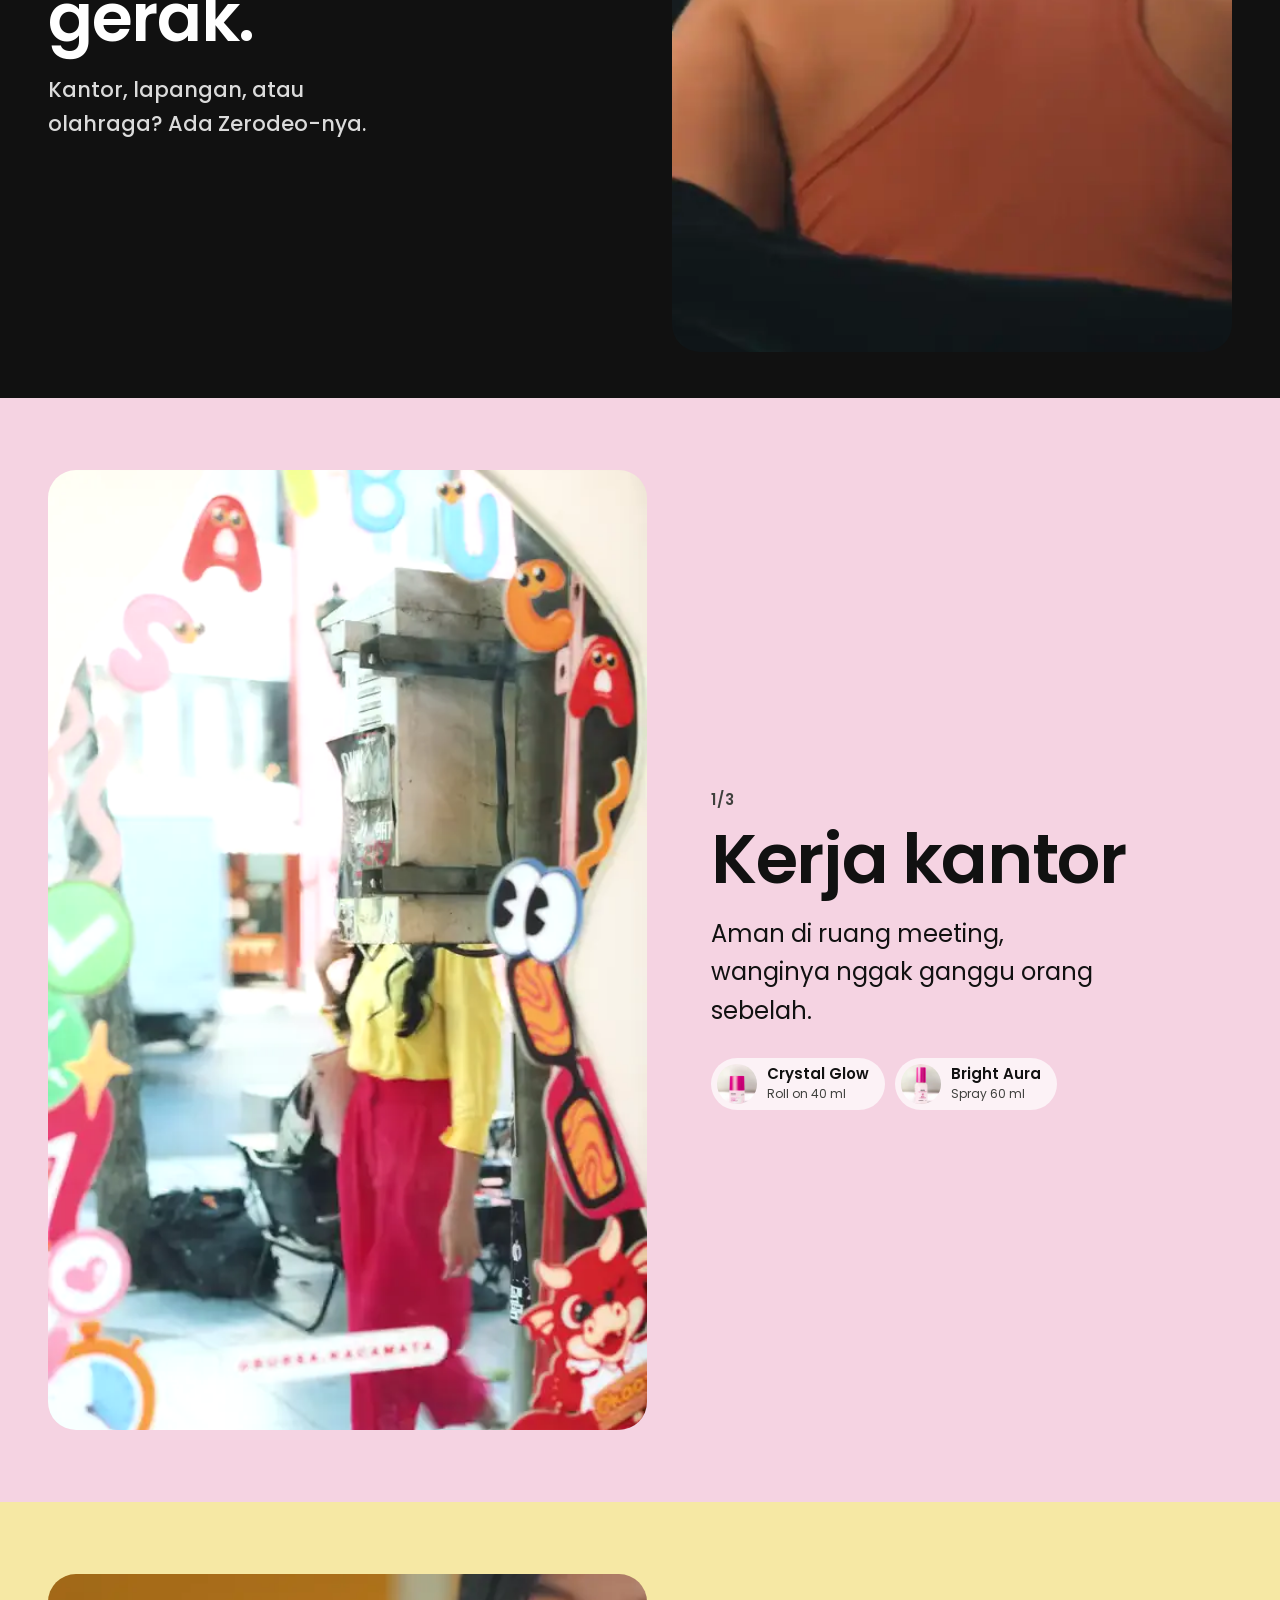
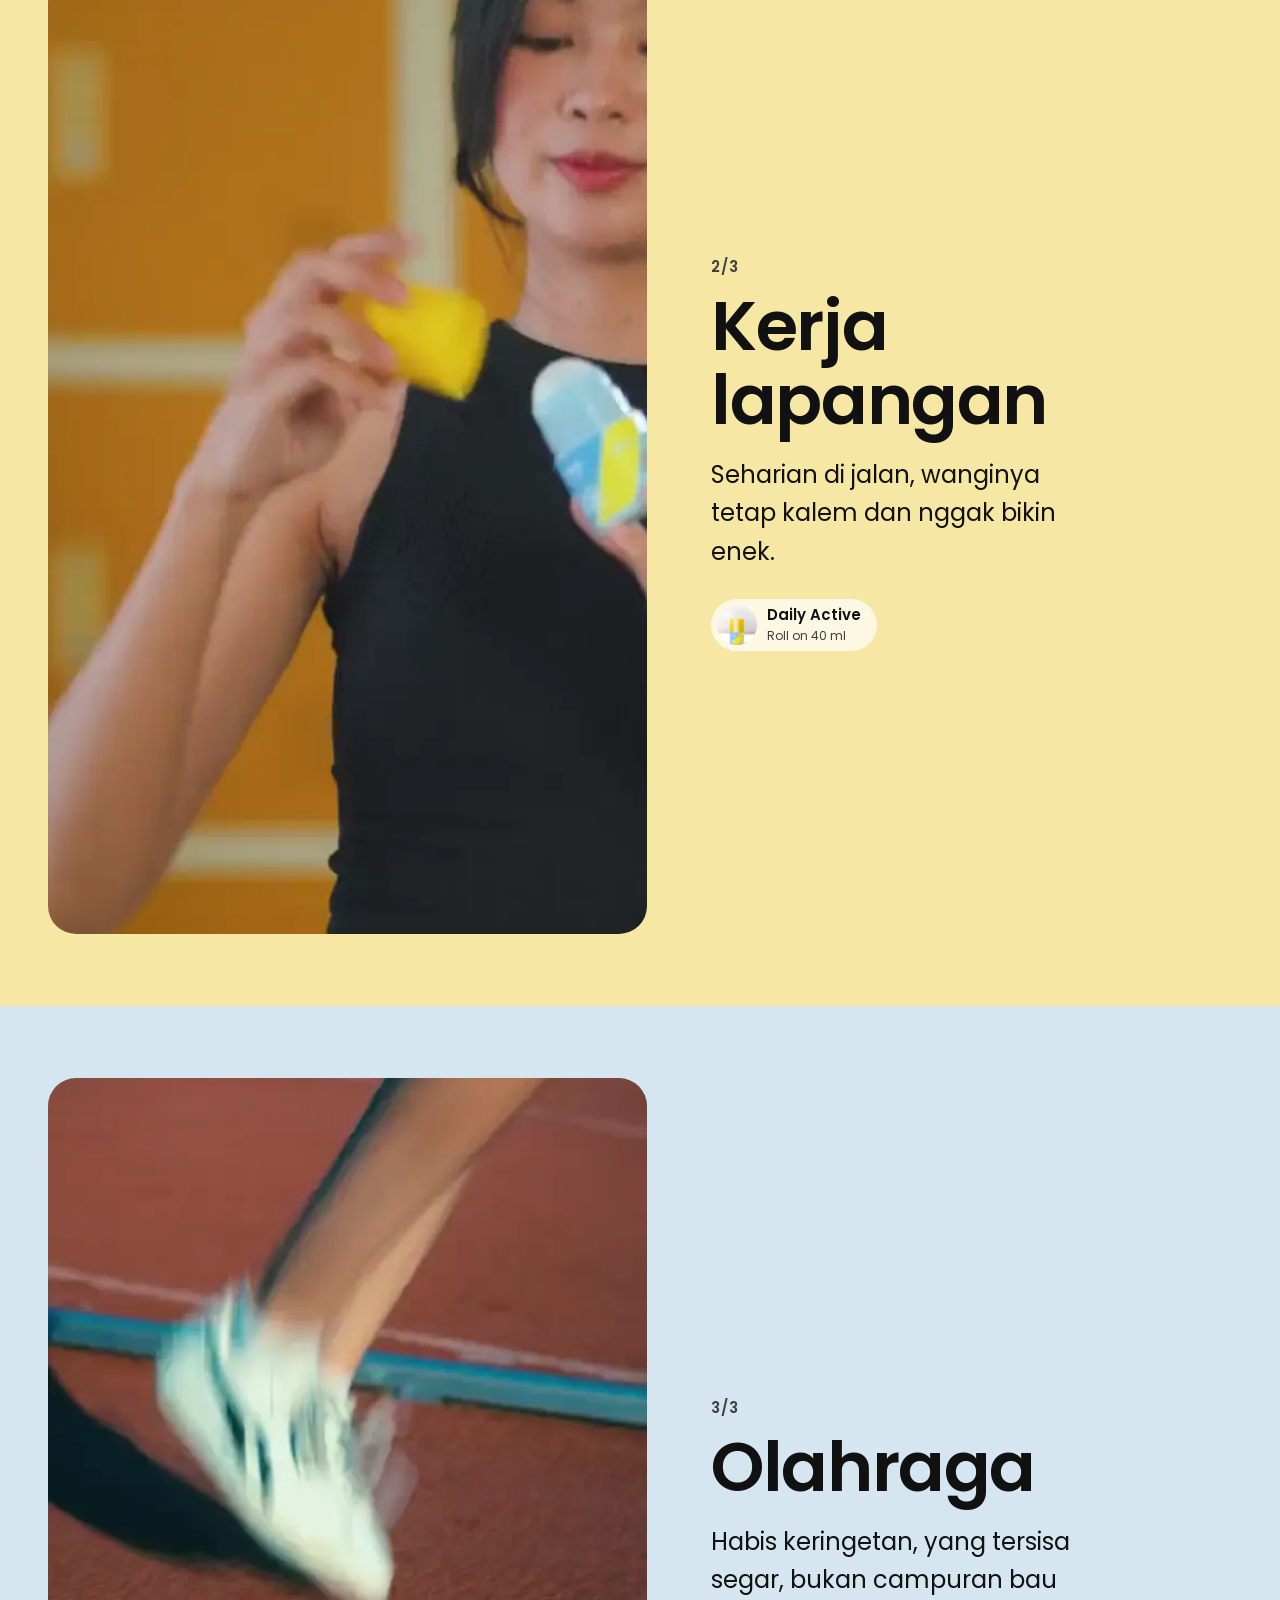
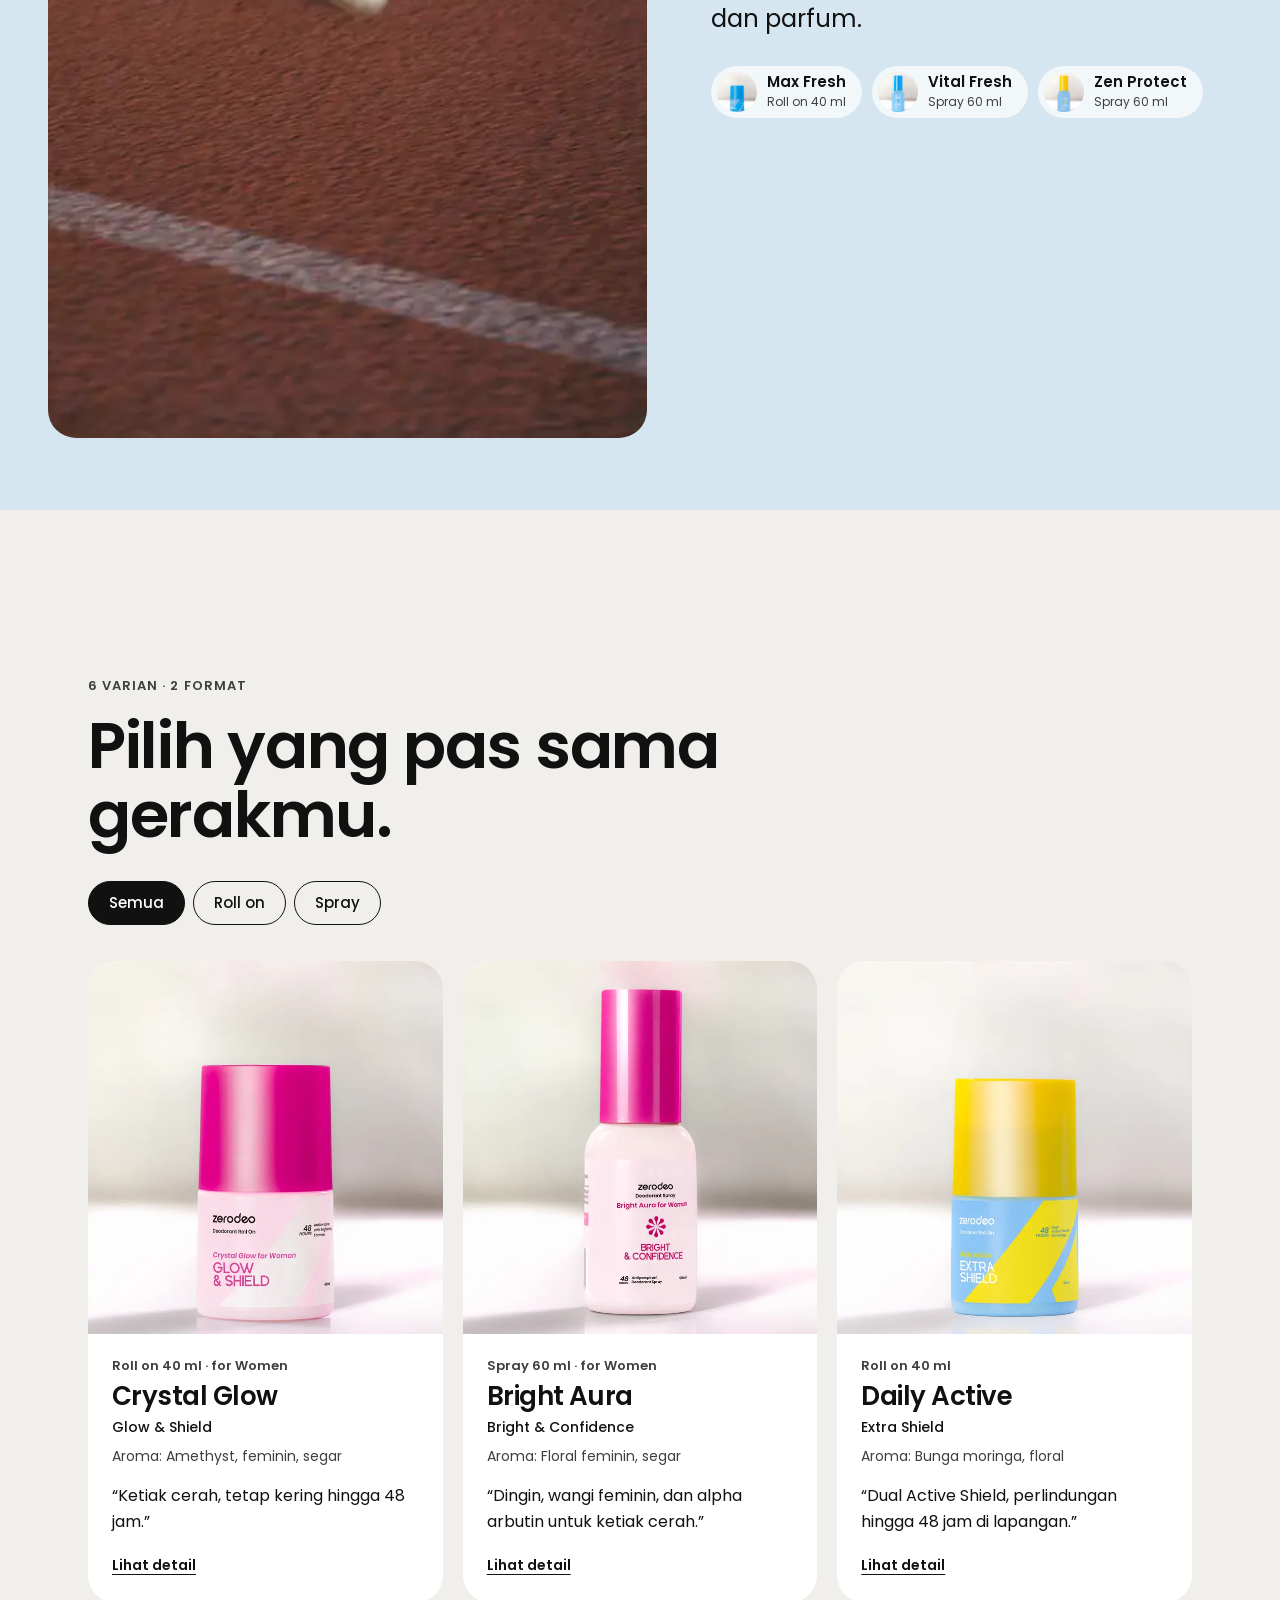
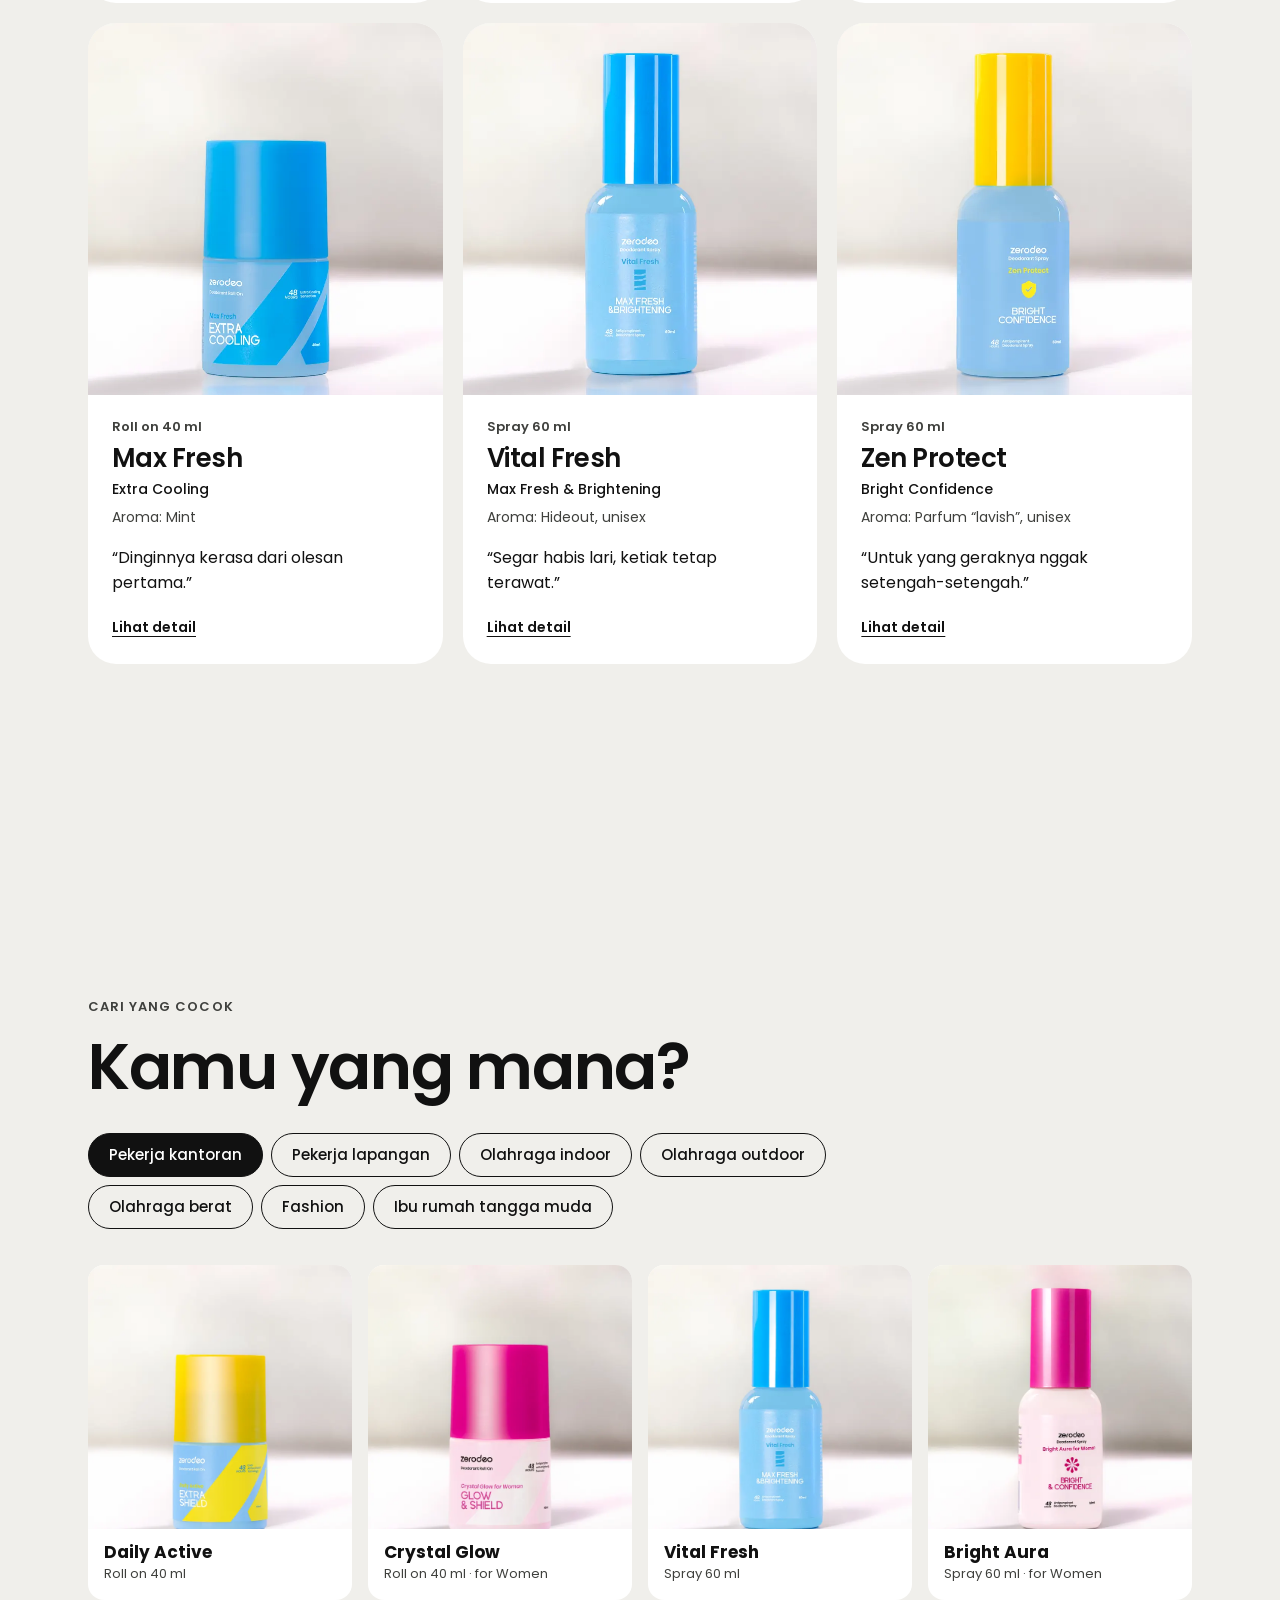
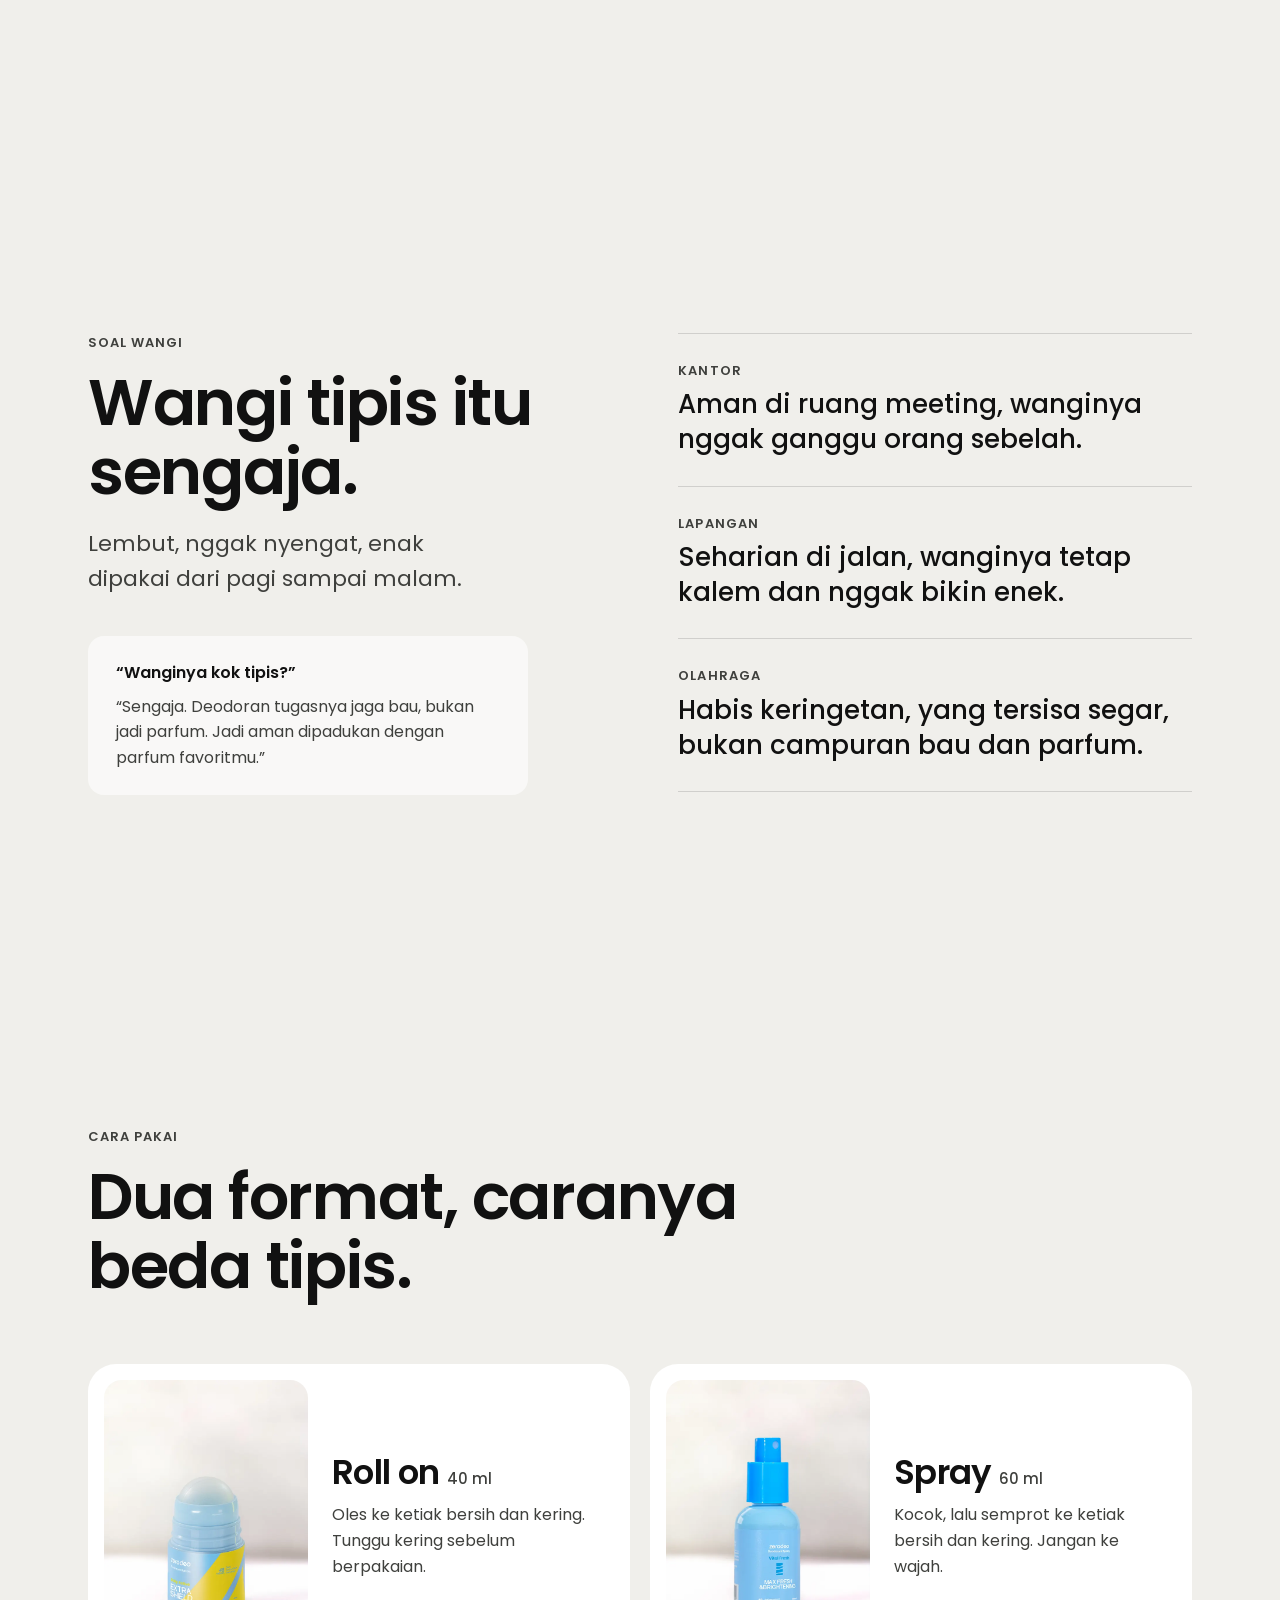
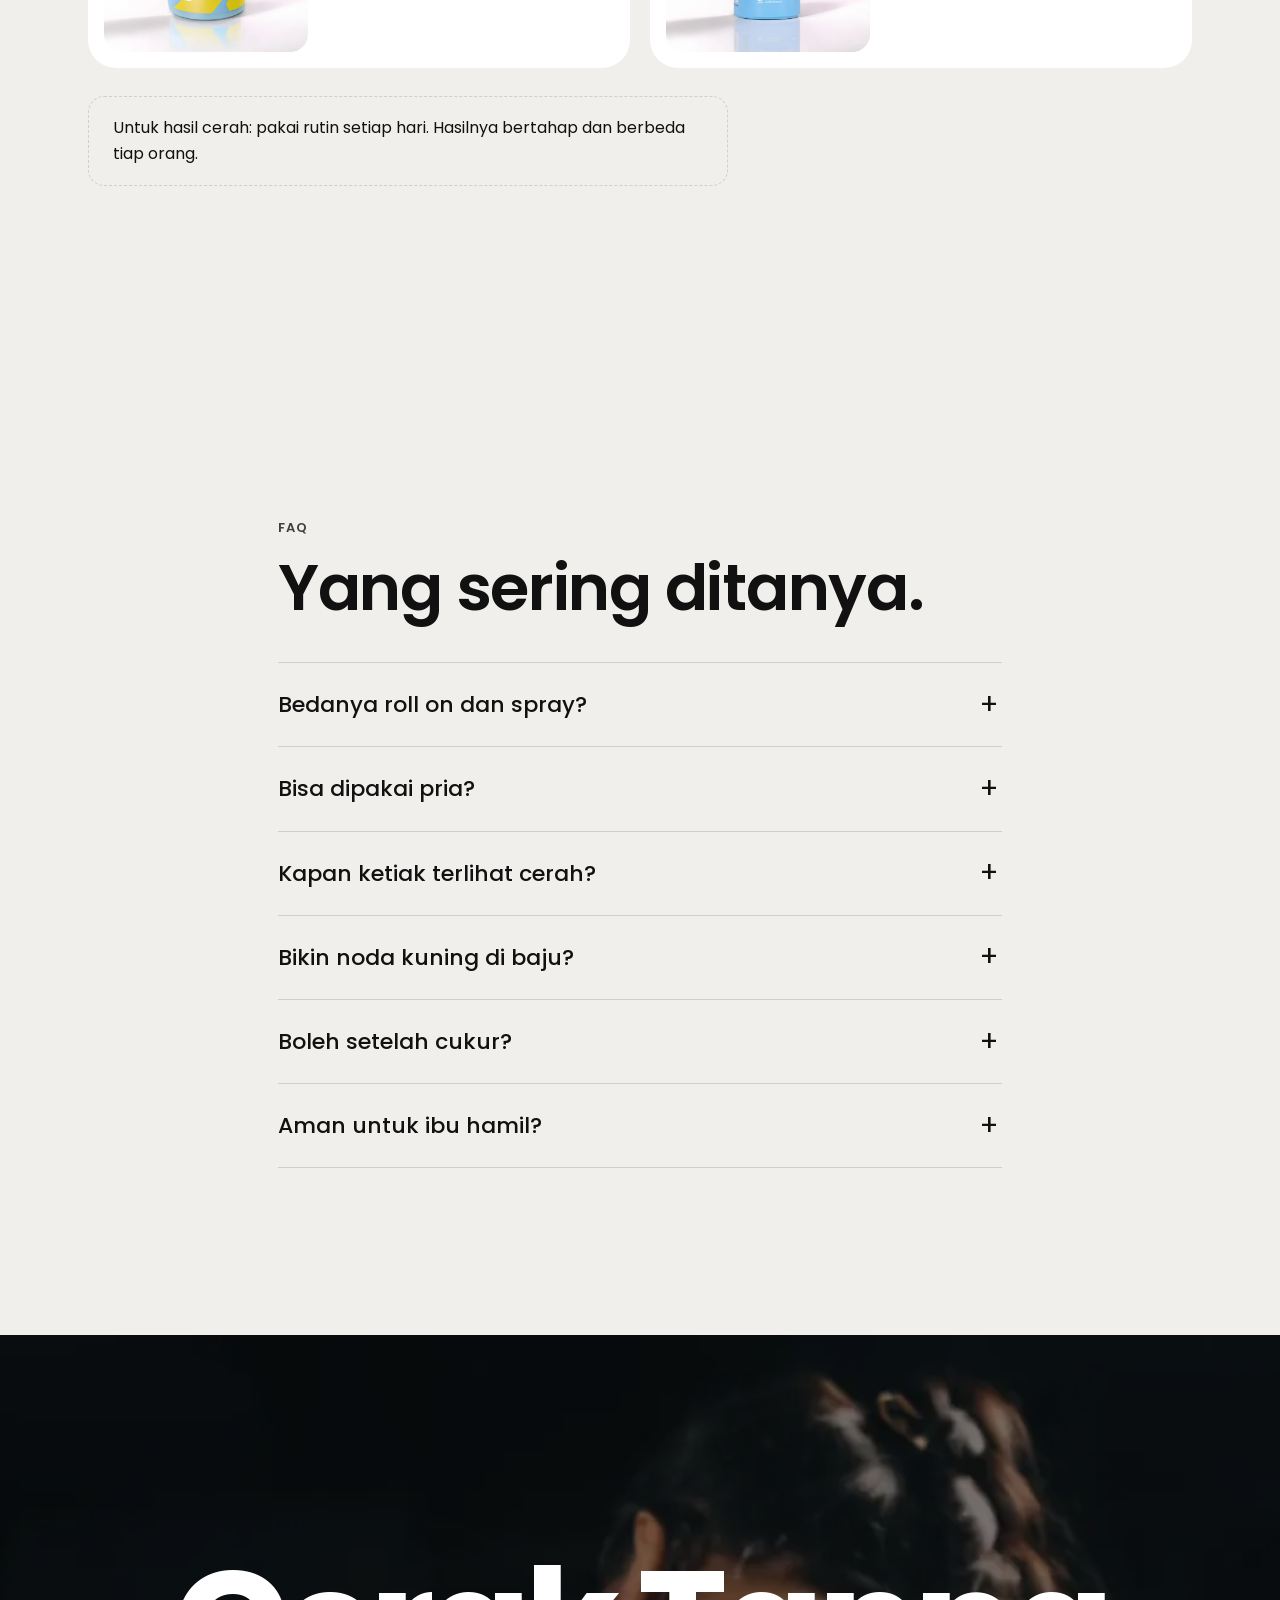
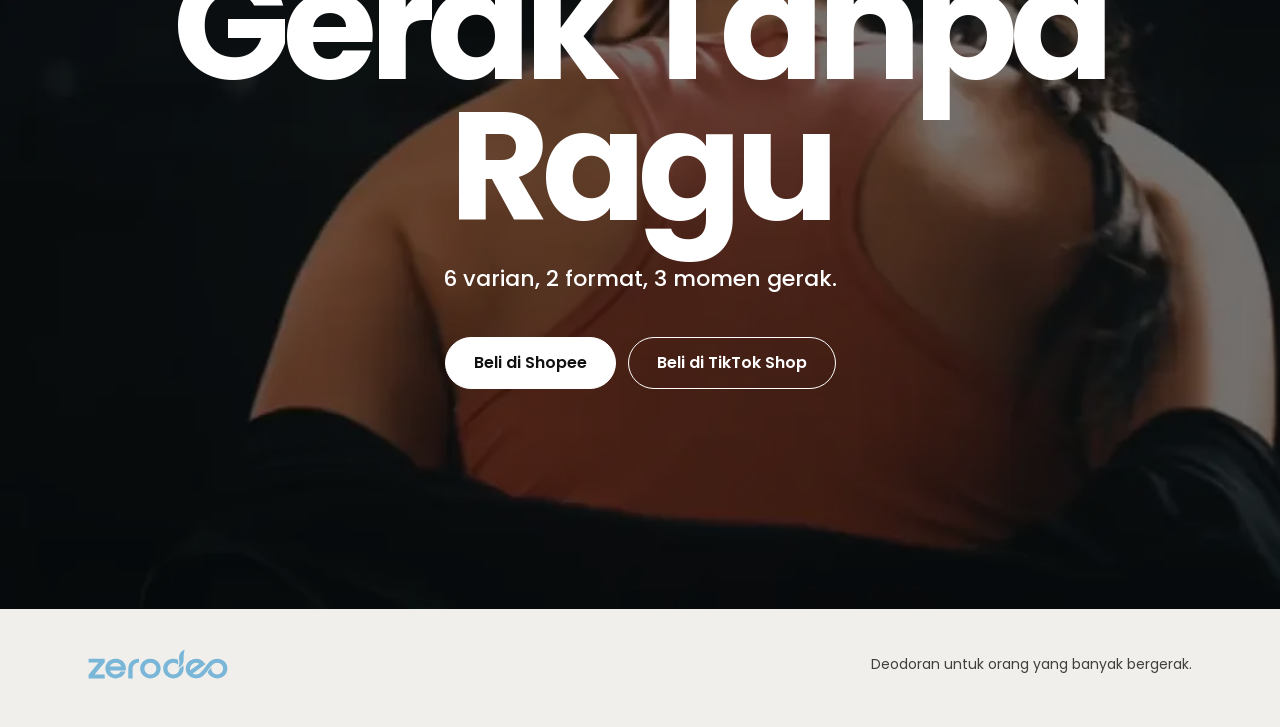
==== commit 80dd015e: "Hero: enam varian sama besar dalam grid 3x2 Tidak ada lagi satu produk yang besar sendiri. Keenam va" ====
--- a/index.html
+++ b/index.html
@@ -17,7 +17,7 @@
   <link rel="preconnect" href="https://fonts.googleapis.com">
   <link rel="preconnect" href="https://fonts.gstatic.com" crossorigin>
   <link href="https://fonts.googleapis.com/css2?family=Poppins:wght@400;500;600;700&display=swap" rel="stylesheet">
-  <link rel="preload" as="image" type="image/webp" imagesrcset="img/hero/max-fresh-siluet-800.webp 800w, img/hero/max-fresh-siluet-1200.webp 1200w" imagesizes="(min-width: 700px) 420px, 70vw">
+  
   <link rel="stylesheet" href="css/style.css">
 </head>
 <body>
@@ -50,29 +50,33 @@
         </div>
 
         <div class="hero-layers">
-          <figure class="layer layer-a" data-dir="-1" data-speed="1.4">
-            <img class="hero-siluet" src="img/scene/crystal-glow-1-siluet-500.webp" width="500" height="666" alt="">
-            <img class="hero-terang" src="img/scene/crystal-glow-1-500.webp" width="500" height="666" alt="Zerodeo Crystal Glow roll on di meja kerja berlatar pink">
-          </figure>
-          <figure class="layer layer-b" data-dir="-1" data-speed="0.8">
-            <img class="hero-siluet" src="img/scene/daily-active-3-siluet-500.webp" width="500" height="666" alt="">
-            <img class="hero-terang" src="img/scene/daily-active-3-500.webp" width="500" height="666" alt="Zerodeo Daily Active roll on berlatar kuning dengan helm proyek">
-          </figure>
-          <figure class="layer layer-c" data-dir="1" data-speed="1.2">
-            <img class="hero-siluet" src="img/scene/vital-fresh-2-siluet-500.webp" width="500" height="666" alt="">
-            <img class="hero-terang" src="img/scene/vital-fresh-2-500.webp" width="500" height="666" alt="Zerodeo Vital Fresh spray dengan sepatu lari">
-          </figure>
-          <figure class="layer layer-d" data-dir="1" data-speed="0.7">
-            <img class="hero-siluet" src="img/scene/zen-protect-2-siluet-500.webp" width="500" height="666" alt="">
-            <img class="hero-terang" src="img/scene/zen-protect-2-500.webp" width="500" height="666" alt="Zerodeo Zen Protect spray berlatar kuning dengan sarung tinju">
-          </figure>
-
-          <figure class="layer-main">
-            <img class="hero-siluet" src="img/hero/max-fresh-siluet-1200.webp" srcset="img/hero/max-fresh-siluet-800.webp 800w, img/hero/max-fresh-siluet-1200.webp 1200w" sizes="(min-width: 700px) 420px, 70vw" width="1200" height="1599" alt="" fetchpriority="high">
-            <img class="hero-terang" src="img/hero/max-fresh-terang-1200.webp" srcset="img/hero/max-fresh-terang-800.webp 800w, img/hero/max-fresh-terang-1200.webp 1200w" sizes="(min-width: 700px) 420px, 70vw" width="1200" height="1599" alt="Zerodeo Max Fresh roll on, kemasan Extra Cooling, dengan sarung tinju dan tali skipping">
-          </figure>
-        </div>
-
+          <div class="hero-grid">
+            <figure class="tile">
+              <img class="hero-siluet" src="img/scene/crystal-glow-1-siluet-500.webp" width="500" height="666" alt="">
+              <img class="hero-terang" src="img/scene/crystal-glow-1-500.webp" width="500" height="666" alt="Zerodeo Crystal Glow roll on di meja kerja berlatar pink">
+            </figure>
+            <figure class="tile">
+              <img class="hero-siluet" src="img/scene/bright-aura-1-siluet-500.webp" width="500" height="666" alt="">
+              <img class="hero-terang" src="img/scene/bright-aura-1-500.webp" width="500" height="666" alt="Zerodeo Bright Aura spray di meja kantor">
+            </figure>
+            <figure class="tile">
+              <img class="hero-siluet" src="img/scene/daily-active-3-siluet-500.webp" width="500" height="666" alt="">
+              <img class="hero-terang" src="img/scene/daily-active-3-500.webp" width="500" height="666" alt="Zerodeo Daily Active roll on berlatar kuning dengan helm proyek">
+            </figure>
+            <figure class="tile">
+              <img class="hero-siluet" src="img/scene/max-fresh-3-siluet-500.webp" width="500" height="666" alt="">
+              <img class="hero-terang" src="img/scene/max-fresh-3-500.webp" width="500" height="666" alt="Zerodeo Max Fresh roll on dengan sarung tinju dan tali skipping">
+            </figure>
+            <figure class="tile">
+              <img class="hero-siluet" src="img/scene/vital-fresh-2-siluet-500.webp" width="500" height="666" alt="">
+              <img class="hero-terang" src="img/scene/vital-fresh-2-500.webp" width="500" height="666" alt="Zerodeo Vital Fresh spray dengan sepatu lari">
+            </figure>
+            <figure class="tile">
+              <img class="hero-siluet" src="img/scene/zen-protect-2-siluet-500.webp" width="500" height="666" alt="">
+              <img class="hero-terang" src="img/scene/zen-protect-2-500.webp" width="500" height="666" alt="Zerodeo Zen Protect spray berlatar kuning dengan sarung tinju">
+            </figure>
+          </div>
+        </div>
       </div>
     </section>
 
--- a/css/style.css
+++ b/css/style.css
@@ -108,30 +108,24 @@
 }
 .hero-line { margin-top: clamp(18px, 2.4vw, 28px); font-size: clamp(17px, 1.7vw, 22px); font-weight: 500; max-width: 24ch; }
 .hero-foot { margin-top: clamp(24px, 3vw, 36px); }
-.hero-layers { position: relative; height: 100%; max-height: 760px; container-type: size; }
-.layer-main {
-  position: absolute; z-index: 3; left: 50%; top: 50%; translate: -50% -50%;
-  width: min(66cqw, 88cqh * .75); aspect-ratio: 3 / 4;
-}
-.layer-main img, .layer img {
-  width: 100%; height: 100%; object-fit: cover; border-radius: var(--radius);
-  box-shadow: 0 30px 60px -30px rgba(17, 17, 17, .4);
-}
-.layer-main img, .layer img { position: absolute; inset: 0; }
-/* Foto varian lain mengintip dari balik produk utama */
-.layer { position: absolute; z-index: 2; aspect-ratio: 3 / 4; width: min(34cqw, 36cqh * .75); }
-.layer-a { left: 0;  top: 6%;     rotate: -8deg; }
-.layer-b { left: 4%; bottom: 4%;  rotate: 5deg; }
-.layer-c { right: 0; top: 2%;     rotate: 7deg; }
-.layer-d { right: 3%; bottom: 6%; rotate: -5deg; }
+.hero-layers { position: relative; height: 100%; max-height: 720px; container-type: size; }
+/* Enam varian sama besar, 3 x 2. Ukuran grid mengikuti kotaknya (container query). */
+.hero-grid {
+  position: absolute; left: 50%; top: 50%; translate: -50% -50%;
+  width: min(100cqw, 100cqh * 9 / 8); display: grid; grid-template-columns: repeat(3, 1fr); gap: 3%;
+}
+.tile { position: relative; aspect-ratio: 3 / 4; }
+.tile:nth-child(odd) { rotate: -2deg; }
+.tile:nth-child(even) { rotate: 2deg; translate: 0 8%; }
+.tile img {
+  position: absolute; inset: 0; width: 100%; height: 100%; object-fit: cover; border-radius: var(--radius-sm);
+  box-shadow: 0 24px 48px -28px rgba(17, 17, 17, .45);
+}
 
 /* Lampu mati: hero gelap, produk tinggal siluet. Kelas dilepas JS sehingga lampu menyala. */
 .hero { transition: background-color 1.6s ease; }
 .hero-title, .hero-line { transition: color 1.6s ease; }
 .hero-terang { transition: opacity 1.8s ease .1s; }
-/* Semua produk menyala, berurutan sedikit: tengah dulu, lalu kiri-kanan */
-.layer-a .hero-terang, .layer-c .hero-terang { transition-delay: .35s; }
-.layer-b .hero-terang, .layer-d .hero-terang { transition-delay: .6s; }
 .hero-foot .btn { transition: background-color 1.6s ease, color 1.6s ease, border-color 1.6s ease, transform .25s ease; }
 .lights-off .hero { background-color: #0B1014; }
 .lights-off .hero-title, .lights-off .hero-line { color: var(--cloud); }
@@ -147,8 +141,6 @@
   .hero-title { font-size: clamp(40px, 12vw, 60px); max-width: none; }
   .hero-line { margin: 12px auto 0; font-size: 16px; }
   .hero-foot { margin-top: 18px; }
-  .layer-main { width: min(62cqw, 92cqh * .75); }
-  .layer { width: min(36cqw, 40cqh * .75); }
 }
 
 /* 2. Formula */
